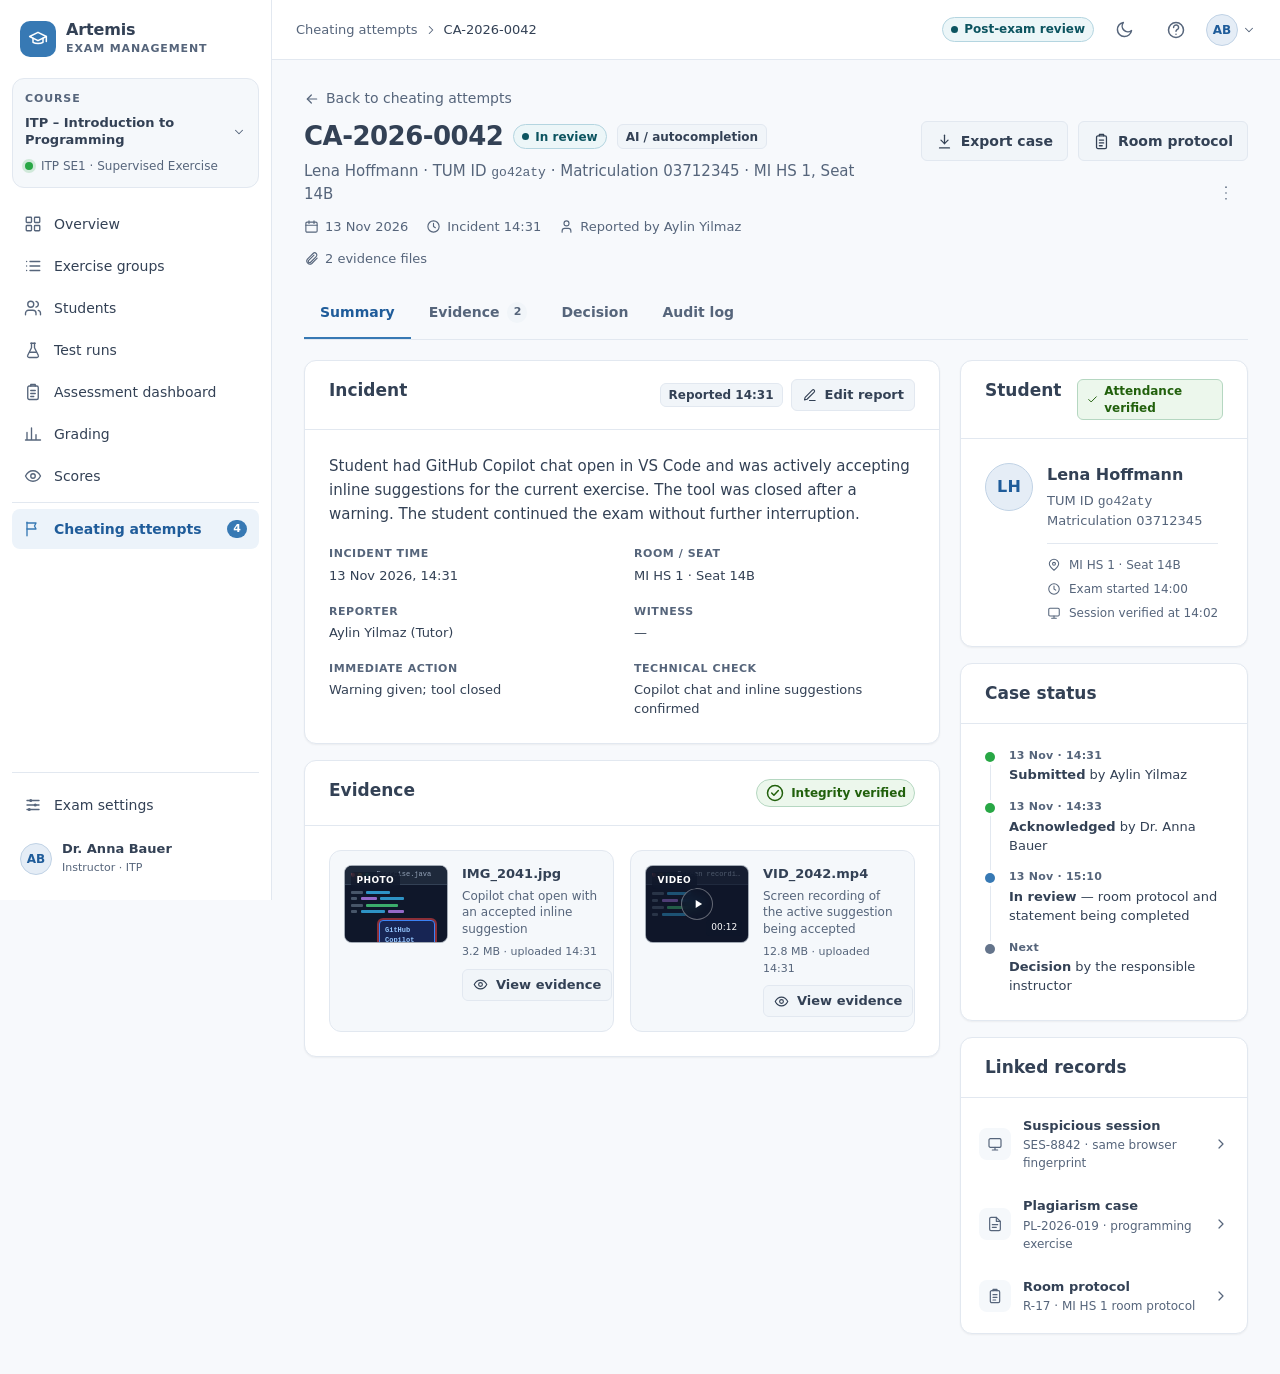
==== case-detail.html @ 913fe2fa "Add Artemis cheating attempt workflow mockup" ====
<!doctype html>
<html lang="en-GB" data-theme="light">
<head>
    <meta charset="utf-8">
    <meta name="viewport" content="width=device-width, initial-scale=1">
    <meta name="color-scheme" content="light dark">
    <title>CA-2026-0042 · Artemis</title>
    <link rel="stylesheet" href="tokens.css">
    <link rel="stylesheet" href="styles.css">
    <script src="app.js" defer></script>
</head>
<body>
<div class="app-shell">
    <aside class="sidebar" id="sidebar" aria-label="Exam management navigation">
        <div class="sidebar-brand">
            <a class="brand-link" href="index.html">
                <span class="brand-mark"><span data-icon="graduation-cap"></span></span>
                <span class="brand-text">
                    <strong>Artemis</strong>
                    <small>Exam management</small>
                </span>
            </a>
            <button class="icon-btn sidebar-close" type="button" data-sidebar-toggle aria-label="Close navigation" aria-expanded="false">
                <span data-icon="x"></span>
            </button>
        </div>

        <div class="context-card">
            <span class="context-label">Course</span>
            <button class="context-select" type="button">
                ITP – Introduction to Programming
                <span data-icon="chevron-down"></span>
            </button>
            <span class="context-exam"><span class="live-dot"></span> ITP SE1 · Supervised Exercise</span>
        </div>

        <nav class="sidebar-nav" aria-label="Exam sections">
            <a class="nav-item" href="#"><span data-icon="grid"></span> Overview</a>
            <a class="nav-item" href="#" data-staff-only><span data-icon="list"></span> Exercise groups</a>
            <a class="nav-item" href="#"><span data-icon="users"></span> Students</a>
            <a class="nav-item" href="#" data-staff-only><span data-icon="flask"></span> Test runs</a>
            <a class="nav-item" href="#"><span data-icon="clipboard"></span> Assessment dashboard</a>
            <a class="nav-item" href="#" data-staff-only><span data-icon="chart"></span> Grading</a>
            <a class="nav-item" href="#" data-staff-only><span data-icon="eye"></span> Scores</a>
            <div class="sidebar-divider" role="separator"></div>
            <a class="nav-item active" href="index.html" aria-current="page"><span data-icon="flag"></span> Cheating attempts <span class="nav-badge" data-nav-badge>4</span></a>
        </nav>

        <div class="sidebar-footer">
            <a class="nav-item" href="#" data-staff-only><span data-icon="settings"></span> Exam settings</a>
            <div class="user-card" data-user-card>
                <span class="avatar avatar-sm" data-user-avatar>AB</span>
                <div>
                    <div class="user-name" data-user-name>Dr. Anna Bauer</div>
                    <div class="user-role" data-user-role>Instructor · ITP</div>
                </div>
            </div>
        </div>
    </aside>

    <div class="sidebar-overlay" data-sidebar-toggle aria-hidden="true"></div>

    <div class="app-main">
        <header class="topbar">
            <div class="topbar-left">
                <button class="icon-btn menu-btn" type="button" data-sidebar-toggle aria-label="Open navigation" aria-expanded="false">
                    <span data-icon="menu"></span>
                </button>
                <nav class="breadcrumb" aria-label="Breadcrumb">
                    <a href="index.html">Cheating attempts</a>
                    <span data-icon="chevron-right"></span>
                    <span aria-current="page">CA-2026-0042</span>
                </nav>
            </div>
            <div class="topbar-right">
                <span class="status status-info"><span class="status-dot"></span> Post-exam review</span>
                <button class="icon-btn" type="button" data-theme-toggle aria-label="Switch to dark mode">
                    <span class="theme-icon-light" data-icon="moon"></span>
                    <span class="theme-icon-dark" data-icon="sun"></span>
                </button>
                <button class="icon-btn" type="button" aria-label="Help"><span data-icon="help-circle"></span></button>
                <div class="profile-menu-root" data-profile-menu-root></div>
            </div>
        </header>

        <main class="page">
            <a class="back-link" href="index.html"><span data-icon="arrow-left"></span> Back to cheating attempts</a>

            <div class="page-header">
                <div class="page-heading">
                    <div class="title-line">
                        <h1>CA-2026-0042</h1>
                        <span class="status status-info" data-case-status><span class="status-dot"></span> In review</span>
                        <span class="tag tag-neutral" id="case-category">AI / autocompletion</span>
                    </div>
                    <p class="page-subtitle">Lena Hoffmann · TUM ID <span class="mono">go42aty</span> · Matriculation 03712345 · MI HS 1, Seat 14B</p>
                    <div class="meta-row">
                        <span><span data-icon="calendar"></span> 13 Nov 2026</span>
                        <span><span data-icon="clock"></span> Incident 14:31</span>
                        <span><span data-icon="user"></span> Reported by Aylin Yilmaz</span>
                        <span><span data-icon="paperclip"></span> 2 evidence files</span>
                    </div>
                </div>
                <div class="page-actions">
                    <button class="btn btn-secondary" type="button" data-staff-only data-demo-action="Case export is simulated in this mockup.">
                        <span data-icon="download"></span> Export case
                    </button>
                    <a class="btn btn-secondary" href="room-protocol.html" data-staff-only>
                        <span data-icon="clipboard"></span> Room protocol
                    </a>
                    <button class="icon-btn" type="button" data-staff-only aria-label="More actions" data-demo-action="More case actions are simulated in this mockup.">
                        <span data-icon="more-vertical"></span>
                    </button>
                </div>
            </div>

            <div class="tabs" role="tablist" aria-label="Case sections">
                <button class="tab" type="button" role="tab" id="tab-summary" aria-selected="true" aria-controls="panel-summary" data-tab="summary">
                    Summary
                </button>
                <button class="tab" type="button" role="tab" id="tab-evidence" aria-selected="false" aria-controls="panel-evidence" data-tab="evidence" tabindex="-1">
                    Evidence <span class="tab-count">2</span>
                </button>
                <button class="tab" type="button" role="tab" id="tab-decision" aria-selected="false" aria-controls="panel-decision" data-tab="decision" tabindex="-1" data-staff-tab>
                    Decision
                </button>
                <button class="tab" type="button" role="tab" id="tab-audit" aria-selected="false" aria-controls="panel-audit" data-tab="audit" tabindex="-1" data-staff-tab>
                    Audit log
                </button>
            </div>

            <section class="tab-panel" id="panel-summary" role="tabpanel" aria-labelledby="tab-summary">
                <div class="detail-grid">
                    <div class="detail-main">
                        <section class="card" aria-labelledby="incident-title">
                            <div class="card-header">
                                <h2 id="incident-title">Incident</h2>
                                <div class="header-actions">
                                    <span class="tag tag-neutral">Reported 14:31</span>
                                    <a class="btn btn-secondary btn-sm" href="edit-report.html"><span data-icon="edit"></span> Edit report</a>
                                </div>
                            </div>
                            <div class="card-body">
                                <p class="lead-text" id="incident-description">Student had GitHub Copilot chat open in VS Code and was actively accepting inline suggestions for the current exercise. The tool was closed after a warning. The student continued the exam without further interruption.</p>
                                <dl class="meta-grid">
                                    <div>
                                        <dt>Incident time</dt>
                                        <dd>13 Nov 2026, 14:31</dd>
                                    </div>
                                    <div>
                                        <dt>Room / seat</dt>
                                        <dd>MI HS 1 · Seat 14B</dd>
                                    </div>
                                    <div>
                                        <dt>Reporter</dt>
                                        <dd>Aylin Yilmaz (Tutor)</dd>
                                    </div>
                                    <div>
                                        <dt>Witness</dt>
                                        <dd>—</dd>
                                    </div>
                                    <div>
                                        <dt>Immediate action</dt>
                                        <dd id="incident-immediate-action">Warning given; tool closed</dd>
                                    </div>
                                    <div>
                                        <dt>Technical check</dt>
                                        <dd>Copilot chat and inline suggestions confirmed</dd>
                                    </div>
                                </dl>
                            </div>
                        </section>

                        <section class="card" aria-labelledby="evidence-title">
                            <div class="card-header">
                                <h2 id="evidence-title">Evidence</h2>
                                <span class="status status-success"><span data-icon="check-circle"></span> Integrity verified</span>
                            </div>
                            <div class="card-body">
                                <div class="evidence-grid">
                                    <article class="evidence-card">
                                        <div class="evidence-thumb" aria-hidden="true">
                                            <span class="thumb-badge">Photo</span>
                                            <div class="mock-editor">
                                                <div class="mock-editor-bar"><span></span><span></span><span></span><em>Exercise.java</em></div>
                                                <div class="mock-editor-body">
                                                    <div class="mock-line"><i></i><b></b></div>
                                                    <div class="mock-line"><i class="short"></i><b class="purple"></b><b></b></div>
                                                    <div class="mock-line"><i></i><b class="green"></b></div>
                                                    <div class="mock-line"><i class="short"></i><b></b><b class="purple"></b></div>
                                                    <div class="mock-copilot">
                                                        <span class="mock-copilot-head">GitHub Copilot</span>
                                                        <span class="mock-copilot-line"></span>
                                                        <span class="mock-copilot-line short"></span>
                                                        <span class="mock-copilot-accept">Accept suggestion</span>
                                                    </div>
                                                </div>
                                            </div>
                                        </div>
                                        <div class="evidence-card-body">
                                            <h3>IMG_2041.jpg</h3>
                                            <p>Copilot chat open with an accepted inline suggestion</p>
                                            <div class="evidence-meta">3.2 MB · uploaded 14:31</div>
                                            <button class="btn btn-secondary btn-sm" type="button" data-evidence-kind="photo"><span data-icon="eye"></span> View evidence</button>
                                        </div>
                                    </article>

                                    <article class="evidence-card">
                                        <div class="evidence-thumb evidence-thumb-video" aria-hidden="true">
                                            <span class="thumb-badge">Video</span>
                                            <div class="mock-editor">
                                                <div class="mock-editor-bar"><span></span><span></span><span></span><em>Screen recording</em></div>
                                                <div class="mock-editor-body">
                                                    <div class="mock-line"><i></i><b></b></div>
                                                    <div class="mock-line"><i class="short"></i><b class="purple"></b><b></b></div>
                                                    <div class="mock-line"><i></i><b class="green"></b></div>
                                                    <div class="mock-line"><i class="short"></i><b></b></div>
                                                </div>
                                            </div>
                                            <div class="play-overlay"><span class="play-button"><span data-icon="play"></span></span></div>
                                            <span class="video-duration">00:12</span>
                                        </div>
                                        <div class="evidence-card-body">
                                            <h3>VID_2042.mp4</h3>
                                            <p>Screen recording of the active suggestion being accepted</p>
                                            <div class="evidence-meta">12.8 MB · uploaded 14:31</div>
                                            <button class="btn btn-secondary btn-sm" type="button" data-evidence-kind="video"><span data-icon="eye"></span> View evidence</button>
                                        </div>
                                    </article>
                                </div>
                            </div>
                        </section>

                    </div>

                    <aside class="detail-side" aria-label="Case context">
                        <section class="card student-card" aria-labelledby="student-title">
                            <div class="card-header">
                                <h2 id="student-title">Student</h2>
                                <span class="tag tag-success"><span data-icon="check"></span> Attendance verified</span>
                            </div>
                            <div class="card-body">
                                <span class="avatar avatar-lg">LH</span>
                                <div class="student-body">
                                    <div class="student-name">Lena Hoffmann</div>
                                    <div class="student-meta">TUM ID <span class="mono">go42aty</span><br>Matriculation 03712345</div>
                                    <div class="student-details">
                                        <div class="detail-line"><span data-icon="map-pin"></span> MI HS 1 · Seat 14B</div>
                                        <div class="detail-line"><span data-icon="clock"></span> Exam started 14:00</div>
                                        <div class="detail-line"><span data-icon="monitor"></span> Session verified at 14:02</div>
                                    </div>
                                </div>
                            </div>
                        </section>

                        <section class="card" aria-labelledby="status-title">
                            <div class="card-header">
                                <h2 id="status-title">Case status</h2>
                            </div>
                            <div class="card-body">
                                <ol class="timeline timeline-compact">
                                    <li>
                                        <span class="timeline-dot tone-success"></span>
                                        <time class="timeline-time">13 Nov · 14:31</time>
                                        <div class="timeline-text"><strong>Submitted</strong> by Aylin Yilmaz</div>
                                    </li>
                                    <li>
                                        <span class="timeline-dot tone-success"></span>
                                        <time class="timeline-time">13 Nov · 14:33</time>
                                        <div class="timeline-text"><strong>Acknowledged</strong> by Dr. Anna Bauer</div>
                                    </li>
                                    <li>
                                        <span class="timeline-dot"></span>
                                        <time class="timeline-time">13 Nov · 15:10</time>
                                        <div class="timeline-text"><strong>In review</strong> — room protocol and statement being completed</div>
                                    </li>
                                    <li>
                                        <span class="timeline-dot tone-muted"></span>
                                        <time class="timeline-time">Next</time>
                                        <div class="timeline-text"><strong>Decision</strong> by the responsible instructor</div>
                                    </li>
                                </ol>
                            </div>
                        </section>

                        <section class="card" aria-labelledby="links-title">
                            <div class="card-header">
                                <h2 id="links-title">Linked records</h2>
                            </div>
                            <div class="card-body" style="padding: 0.5rem;">
                                <ul class="link-list">
                                    <li>
                                        <a href="#">
                                            <span class="link-icon"><span data-icon="monitor"></span></span>
                                            <span><strong>Suspicious session</strong><small>SES-8842 · same browser fingerprint</small></span>
                                            <span class="chevron" data-icon="chevron-right"></span>
                                        </a>
                                    </li>
                                    <li>
                                        <a href="#">
                                            <span class="link-icon"><span data-icon="file-text"></span></span>
                                            <span><strong>Plagiarism case</strong><small>PL-2026-019 · programming exercise</small></span>
                                            <span class="chevron" data-icon="chevron-right"></span>
                                        </a>
                                    </li>
                                    <li data-staff-only>
                                        <a href="room-protocol.html">
                                            <span class="link-icon"><span data-icon="clipboard"></span></span>
                                            <span><strong>Room protocol</strong><small>R-17 · MI HS 1 room protocol</small></span>
                                            <span class="chevron" data-icon="chevron-right"></span>
                                        </a>
                                    </li>
                                </ul>
                            </div>
                        </section>
                    </aside>
                </div>
            </section>

            <section class="tab-panel" id="panel-evidence" role="tabpanel" aria-labelledby="tab-evidence" hidden>
                <div class="panel-header">
                    <div>
                        <h2>Evidence</h2>
                    </div>
                    <button class="btn btn-secondary" type="button" data-demo-action="Adding evidence is simulated in this mockup."><span data-icon="upload"></span> Add evidence</button>
                </div>

                <div class="evidence-detail-grid">
                    <article class="card evidence-detail-card">
                        <div class="card-body">
                            <div class="evidence-thumb" aria-hidden="true">
                                <span class="thumb-badge">Photo</span>
                                <div class="mock-editor">
                                    <div class="mock-editor-bar"><span></span><span></span><span></span><em>Exercise.java</em></div>
                                    <div class="mock-editor-body">
                                        <div class="mock-line"><i></i><b></b></div>
                                        <div class="mock-line"><i class="short"></i><b class="purple"></b><b></b></div>
                                        <div class="mock-line"><i></i><b class="green"></b></div>
                                        <div class="mock-line"><i class="short"></i><b></b><b class="purple"></b></div>
                                        <div class="mock-copilot">
                                            <span class="mock-copilot-head">GitHub Copilot</span>
                                            <span class="mock-copilot-line"></span>
                                            <span class="mock-copilot-line short"></span>
                                            <span class="mock-copilot-accept">Accept suggestion</span>
                                        </div>
                                    </div>
                                </div>
                            </div>
                            <h3>IMG_2041.jpg</h3>
                            <p>Copilot chat open with an accepted inline suggestion.</p>
                            <dl class="evidence-detail-meta">
                                <div><dt>Uploaded by</dt><dd>Aylin Yilmaz</dd></div>
                                <div><dt>Uploaded at</dt><dd>13 Nov, 14:31</dd></div>
                                <div><dt>Size</dt><dd>3.2 MB</dd></div>
                                <div><dt>Integrity</dt><dd><span class="status status-success"><span data-icon="check"></span> Verified</span></dd></div>
                            </dl>
                            <div style="margin-top: 0.75rem;"><span class="hash">SHA-256: 9f2c 41ab 7d80 e1f4 6a3b 0c92 55de 8f10</span></div>
                            <div class="card-actions" style="justify-content: flex-start;">
                                <button class="btn btn-secondary btn-sm" type="button" data-evidence-kind="photo"><span data-icon="eye"></span> View</button>
                                <button class="btn btn-ghost btn-sm" type="button" data-demo-action="Evidence download is simulated in this mockup."><span data-icon="download"></span> Download</button>
                            </div>
                        </div>
                    </article>

                    <article class="card evidence-detail-card">
                        <div class="card-body">
                            <div class="evidence-thumb evidence-thumb-video" aria-hidden="true">
                                <span class="thumb-badge">Video</span>
                                <div class="mock-editor">
                                    <div class="mock-editor-bar"><span></span><span></span><span></span><em>Screen recording</em></div>
                                    <div class="mock-editor-body">
                                        <div class="mock-line"><i></i><b></b></div>
                                        <div class="mock-line"><i class="short"></i><b class="purple"></b><b></b></div>
                                        <div class="mock-line"><i></i><b class="green"></b></div>
                                        <div class="mock-line"><i class="short"></i><b></b></div>
                                    </div>
                                </div>
                                <div class="play-overlay"><span class="play-button"><span data-icon="play"></span></span></div>
                                <span class="video-duration">00:12</span>
                            </div>
                            <h3>VID_2042.mp4</h3>
                            <p>Screen recording of the active suggestion being accepted.</p>
                            <dl class="evidence-detail-meta">
                                <div><dt>Uploaded by</dt><dd>Aylin Yilmaz</dd></div>
                                <div><dt>Uploaded at</dt><dd>13 Nov, 14:31</dd></div>
                                <div><dt>Size</dt><dd>12.8 MB</dd></div>
                                <div><dt>Integrity</dt><dd><span class="status status-success"><span data-icon="check"></span> Verified</span></dd></div>
                            </dl>
                            <div style="margin-top: 0.75rem;"><span class="hash">SHA-256: c7d1 8e04 3b2a 91f0 4d77 aa52 6e18 0c39</span></div>
                            <div class="card-actions" style="justify-content: flex-start;">
                                <button class="btn btn-secondary btn-sm" type="button" data-evidence-kind="video"><span data-icon="eye"></span> View</button>
                                <button class="btn btn-ghost btn-sm" type="button" data-demo-action="Evidence download is simulated in this mockup."><span data-icon="download"></span> Download</button>
                            </div>
                        </div>
                    </article>
                </div>

                <section class="card" aria-labelledby="custody-title">
                    <div class="card-header">
                        <h2 id="custody-title">Chain of custody</h2>
                    </div>
                    <div class="table-wrap">
                        <table class="data-table">
                            <thead>
                                <tr>
                                    <th scope="col">Time</th>
                                    <th scope="col">Actor</th>
                                    <th scope="col">Action</th>
                                    <th scope="col">Detail</th>
                                    <th scope="col">IP address</th>
                                </tr>
                            </thead>
                            <tbody>
                                <tr><td>13 Nov · 14:31</td><td>Aylin Yilmaz</td><td>Uploaded</td><td>Initial evidence for CA-2026-0042</td><td class="mono">10.0.12.34</td></tr>
                                <tr><td>13 Nov · 14:36</td><td>Dr. Anna Bauer</td><td>Viewed</td><td>Opened case and inspected both files</td><td class="mono">10.0.12.12</td></tr>
                                <tr><td>13 Nov · 15:02</td><td>Dr. Anna Bauer</td><td>Downloaded</td><td>Room protocol preparation</td><td class="mono">10.0.12.12</td></tr>
                                <tr><td>13 Nov · 15:10</td><td>Markus Klein</td><td>Viewed</td><td>Co-signature review</td><td class="mono">10.0.12.18</td></tr>
                                <tr><td>13 Nov · 15:12</td><td>System</td><td>Integrity verified</td><td>SHA-256 match for both files</td><td>—</td></tr>
                            </tbody>
                        </table>
                    </div>
                </section>
            </section>

            <section class="tab-panel" id="panel-decision" role="tabpanel" aria-labelledby="tab-decision" hidden data-staff-tab>
                <section class="card" aria-labelledby="decision-title">
                    <div class="card-header">
                        <h2 id="decision-title">Decision</h2>
                        <span class="status status-warning"><span class="status-dot"></span> Pending</span>
                    </div>
                    <div class="card-body">
                        <dl class="meta-grid" style="margin-top: 0;">
                            <div><dt>Formal notification</dt><dd>Sent 13 Nov 2026 · email</dd></div>
                            <div><dt>Student statement</dt><dd>Received 14 Nov 2026</dd></div>
                            <div><dt>Decision deadline</dt><dd>20 Nov 2026</dd></div>
                            <div><dt>Decision maker</dt><dd>Dr. Anna Bauer (Instructor)</dd></div>
                        </dl>
                        <div class="card-actions" style="justify-content: flex-start;">
                            <a class="btn btn-primary" href="decision.html">Open decision form <span data-icon="arrow-right"></span></a>
                            <button class="btn btn-secondary" type="button" data-demo-action="The notification letter is simulated in this mockup."><span data-icon="file-text"></span> View notification</button>
                        </div>
                    </div>
                </section>
            </section>

            <section class="tab-panel" id="panel-audit" role="tabpanel" aria-labelledby="tab-audit" hidden data-staff-tab>
                <div class="panel-header">
                    <div>
                        <h2>Audit log</h2>
                    </div>
                    <button class="btn btn-secondary" type="button" data-staff-only data-demo-action="Audit export is simulated in this mockup."><span data-icon="download"></span> Export audit log</button>
                </div>
                <section class="card">
                    <div class="table-wrap">
                        <table class="data-table">
                            <thead>
                                <tr>
                                    <th scope="col">Time</th>
                                    <th scope="col">Actor</th>
                                    <th scope="col">Action</th>
                                    <th scope="col">Detail</th>
                                    <th scope="col">IP address</th>
                                </tr>
                            </thead>
                            <tbody>
                                <tr><td>13 Nov · 14:31</td><td>Aylin Yilmaz</td><td>Created</td><td>Case submitted with 2 evidence files</td><td class="mono">10.0.12.34</td></tr>
                                <tr><td>13 Nov · 14:32</td><td>System</td><td>Notified</td><td>Primary supervisor notified · case reference only</td><td>—</td></tr>
                                <tr><td>13 Nov · 14:33</td><td>Dr. Anna Bauer</td><td>Acknowledged</td><td>Case accepted for review</td><td class="mono">10.0.12.12</td></tr>
                                <tr><td>13 Nov · 14:36</td><td>Dr. Anna Bauer</td><td>Evidence viewed</td><td>Opened IMG_2041.jpg and VID_2042.mp4</td><td class="mono">10.0.12.12</td></tr>
                                <tr><td>13 Nov · 14:45</td><td>Dr. Anna Bauer</td><td>Notification recorded</td><td>Formal notification sent by email</td><td class="mono">10.0.12.12</td></tr>
                                <tr><td>13 Nov · 15:10</td><td>Dr. Anna Bauer</td><td>Status changed</td><td>ACKNOWLEDGED → UNDER_REVIEW</td><td class="mono">10.0.12.12</td></tr>
                                <tr><td>14 Nov · 09:18</td><td>Dr. Anna Bauer</td><td>Statement recorded</td><td>Student statement received by email</td><td class="mono">10.0.12.12</td></tr>
                                <tr><td>14 Nov · 09:19</td><td>Dr. Anna Bauer</td><td>Viewed</td><td>Prior confirmed cases checked for this student</td><td class="mono">10.0.12.12</td></tr>
                            </tbody>
                        </table>
                    </div>
                </section>
            </section>
        </main>
    </div>
</div>

<dialog id="evidence-dialog" data-kind="photo" aria-labelledby="evidence-dialog-title">
    <div class="dialog-card">
        <div class="dialog-header">
            <h2 id="evidence-dialog-title">IMG_2041.jpg</h2>
            <button class="icon-btn" type="button" data-close-dialog aria-label="Close evidence viewer"><span data-icon="x"></span></button>
        </div>
        <div class="dialog-body">
            <div class="dialog-evidence-layout">
                <div class="dialog-evidence-preview">
                    <div class="evidence-thumb preview-photo" aria-hidden="true">
                        <div class="mock-editor">
                            <div class="mock-editor-bar"><span></span><span></span><span></span><em>Exercise.java</em></div>
                            <div class="mock-editor-body">
                                <div class="mock-line"><i></i><b></b></div>
                                <div class="mock-line"><i class="short"></i><b class="purple"></b><b></b></div>
                                <div class="mock-line"><i></i><b class="green"></b></div>
                                <div class="mock-line"><i class="short"></i><b></b><b class="purple"></b></div>
                                <div class="mock-copilot">
                                    <span class="mock-copilot-head">GitHub Copilot</span>
                                    <span class="mock-copilot-line"></span>
                                    <span class="mock-copilot-line short"></span>
                                    <span class="mock-copilot-accept">Accept suggestion</span>
                                </div>
                            </div>
                        </div>
                    </div>
                    <div class="evidence-thumb evidence-thumb-video preview-video" aria-hidden="true">
                        <div class="mock-editor">
                            <div class="mock-editor-bar"><span></span><span></span><span></span><em>Screen recording</em></div>
                            <div class="mock-editor-body">
                                <div class="mock-line"><i></i><b></b></div>
                                <div class="mock-line"><i class="short"></i><b class="purple"></b><b></b></div>
                                <div class="mock-line"><i></i><b class="green"></b></div>
                                <div class="mock-line"><i class="short"></i><b></b></div>
                            </div>
                        </div>
                        <div class="play-overlay"><span class="play-button"><span data-icon="play"></span></span></div>
                        <span class="video-duration">00:12</span>
                    </div>
                </div>
                <div class="dialog-evidence-meta">
                    <p id="ev-description" style="font-size: 0.8125rem; line-height: 1.5; color: var(--app-muted-text);">GitHub Copilot chat open with an accepted inline suggestion.</p>
                    <dl>
                        <dt>File</dt><dd id="ev-name">IMG_2041.jpg</dd>
                        <dt>Type</dt><dd id="ev-type">JPEG image · 3024 × 1964</dd>
                        <dt>Size</dt><dd id="ev-size">3.2 MB</dd>
                        <dt>Uploaded</dt><dd id="ev-uploaded">13 Nov 2026, 14:31</dd>
                        <dt>By</dt><dd id="ev-by">Aylin Yilmaz</dd>
                        <dt>Integrity</dt><dd><span class="status status-success"><span data-icon="check"></span> Verified</span></dd>
                    </dl>
                    <div>
                        <div class="field-label">SHA-256</div>
                        <div class="hash" id="ev-hash">9f2c 41ab 7d80 e1f4 6a3b 0c92 55de 8f10</div>
                    </div>
                    <div>
                        <div class="field-label" style="margin-bottom: 0.375rem;">Chain of custody</div>
                        <ul class="chain-list">
                            <li><time>14:31</time><span>Aylin Yilmaz uploaded the file</span></li>
                            <li><time>14:36</time><span>Dr. Anna Bauer viewed the file</span></li>
                            <li><time>15:02</time><span>Dr. Anna Bauer downloaded the file</span></li>
                            <li><time>15:12</time><span>System verified the SHA-256 hash</span></li>
                        </ul>
                    </div>
                </div>
            </div>
        </div>
        <div class="dialog-footer">
            <button class="btn btn-secondary" type="button" data-close-dialog>Close</button>
            <button class="btn btn-primary" type="button" id="download-evidence"><span data-icon="download"></span> Download</button>
        </div>
    </div>
</dialog>

</body>
</html>
---- tokens.css ----
/* Mirrored from artemis/packages/tum-aet-ui/themes.css for a self-contained mockup. */
:root,
[data-theme='light'] {
    color-scheme: light;

    --tumaet-ui-spacing: 0.25rem;
    --tumaet-ui-splitter-divider-size: 6px;
    --tumaet-ui-font-family: ui-sans-serif, system-ui, sans-serif, 'Apple Color Emoji', 'Segoe UI Emoji', 'Segoe UI Symbol', 'Noto Color Emoji';
    --tumaet-ui-font-size-xs: 0.75rem;
    --tumaet-ui-font-size-sm: 0.875rem;
    --tumaet-ui-font-size-base: 1rem;
    --tumaet-ui-font-size-lg: 1.125rem;
    --tumaet-ui-font-size-xl: 1.25rem;
    --tumaet-ui-line-height-xs: calc(1 / 0.75);
    --tumaet-ui-line-height-sm: calc(1.25 / 0.875);
    --tumaet-ui-line-height-base: 1.5;
    --tumaet-ui-line-height-lg: calc(1.75 / 1.125);
    --tumaet-ui-line-height-xl: calc(1.75 / 1.25);
    --tumaet-ui-radius-sm: 0.25rem;
    --tumaet-ui-radius-md: 0.375rem;
    --tumaet-ui-radius-xl: 0.75rem;
    --tumaet-ui-radius-2xl: 1rem;
    --tumaet-ui-shadow-xs: 0 1px 2px 0 rgb(0 0 0 / 0.05);
    --tumaet-ui-shadow-sm: 0 1px 3px 0 rgb(0 0 0 / 0.1), 0 1px 2px -1px rgb(0 0 0 / 0.1);
    --tumaet-ui-shadow-md: 0 4px 6px -1px rgb(0 0 0 / 0.1), 0 2px 4px -2px rgb(0 0 0 / 0.1);
    --tumaet-ui-shadow-lg: 0 10px 15px -3px rgb(0 0 0 / 0.1), 0 4px 6px -4px rgb(0 0 0 / 0.1);
    --tumaet-ui-shadow-xl: 0 20px 25px -5px rgb(0 0 0 / 0.1), 0 8px 10px -6px rgb(0 0 0 / 0.1);
    --tumaet-ui-primary-color: #3779b4;
    --tumaet-ui-primary-contrast-color: #fff;
    --tumaet-ui-accent-color: #1f5c9a;
    --tumaet-ui-focus-color: #3e8acc;
    --tumaet-ui-border-color: #e2e8f0;
    --tumaet-ui-control-border-color: #cbd5e1;
    --tumaet-ui-control-border-hover-color: #94a3b8;
    --tumaet-ui-text-color: #334155;
    --tumaet-ui-text-hover-color: #1e293b;
    --tumaet-ui-muted-color: #64748b;
    --tumaet-ui-disabled-color: #64748b;
    --tumaet-ui-content-background: #fff;
    --tumaet-ui-control-background: #fff;
    --tumaet-ui-overlay-background: #fff;
    --tumaet-ui-hover-background: #f1f5f9;
    --tumaet-ui-disabled-background: #e2e8f0;
    --tumaet-ui-contrast-background: #334155;
    --tumaet-ui-contrast-color: #fff;
    --tumaet-ui-highlight-color: #1f5c9a;
    --tumaet-ui-highlight-background: #ecf3fa;
    --tumaet-ui-highlight-focus-background: #d8e7f5;
    --tumaet-ui-state-danger: #dc3545;
    --tumaet-ui-state-danger-contrast: #fff;
    --tumaet-ui-state-danger-foreground: #600c0c;
    --tumaet-ui-state-success: #28a745;
    --tumaet-ui-state-success-contrast: #16191d;
    --tumaet-ui-state-success-foreground: #21600c;
    --tumaet-ui-state-warning: #ffc107;
    --tumaet-ui-state-warning-contrast: #16191d;
    --tumaet-ui-state-warning-foreground: #604c0c;
    --tumaet-ui-state-info: #17a2b8;
    --tumaet-ui-state-info-contrast: #16191d;
    --tumaet-ui-state-info-foreground: #0c5460;
    --tumaet-ui-table-striped-background: #f9fafb;
    --tumaet-ui-tooltip-background: #334155;
    --tumaet-ui-tooltip-color: #fff;

    /* Button palette: change these roles per theme without recoloring status indicators.
       Primary uses a contrast-checked pair independently of the host brand fill. */
    --tumaet-ui-button-primary-background: #3779b4;
    --tumaet-ui-button-primary-contrast: #fff;
    --tumaet-ui-button-primary-foreground: var(--tumaet-ui-accent-color);
    --tumaet-ui-button-secondary-background: var(--tumaet-ui-hover-background);
    --tumaet-ui-button-secondary-contrast: var(--tumaet-ui-text-color);
    --tumaet-ui-button-secondary-foreground: var(--tumaet-ui-text-color);
    --tumaet-ui-button-success-background: var(--tumaet-ui-state-success);
    --tumaet-ui-button-success-contrast: var(--tumaet-ui-state-success-contrast);
    --tumaet-ui-button-success-foreground: var(--tumaet-ui-state-success-foreground);
    --tumaet-ui-button-info-background: var(--tumaet-ui-state-info);
    --tumaet-ui-button-info-contrast: var(--tumaet-ui-state-info-contrast);
    --tumaet-ui-button-info-foreground: var(--tumaet-ui-state-info-foreground);
    --tumaet-ui-button-warn-background: var(--tumaet-ui-state-warning);
    --tumaet-ui-button-warn-contrast: var(--tumaet-ui-state-warning-contrast);
    --tumaet-ui-button-warn-foreground: var(--tumaet-ui-state-warning-foreground);
    --tumaet-ui-button-danger-background: var(--tumaet-ui-state-danger);
    --tumaet-ui-button-danger-contrast: var(--tumaet-ui-state-danger-contrast);
    --tumaet-ui-button-danger-foreground: var(--tumaet-ui-state-danger-foreground);
    --tumaet-ui-button-contrast-background: var(--tumaet-ui-contrast-background);
    --tumaet-ui-button-contrast-contrast: var(--tumaet-ui-contrast-color);
    --tumaet-ui-button-contrast-foreground: var(--tumaet-ui-contrast-background);
    --tumaet-ui-button-secondary-border: var(--tumaet-ui-border-color);
    --tumaet-ui-button-focus-color: var(--tumaet-ui-focus-color);
    --tumaet-ui-button-hover-overlay: rgb(51 65 85 / 0.05);
    --tumaet-ui-button-active-overlay: rgb(51 65 85 / 0.08);
}

[data-theme='dark'] {
    color-scheme: dark;

    --tumaet-ui-primary-color: #65a1d6;
    --tumaet-ui-primary-contrast-color: #16191d;
    --tumaet-ui-accent-color: #7fb1dc;
    --tumaet-ui-focus-color: #7fb1dc;
    --tumaet-ui-border-color: #262b31;
    --tumaet-ui-control-border-color: #434c56;
    --tumaet-ui-control-border-hover-color: #5e6a78;
    --tumaet-ui-text-color: #fff;
    --tumaet-ui-text-hover-color: #fff;
    --tumaet-ui-muted-color: #7e8b9a;
    --tumaet-ui-disabled-color: #7e8b9a;
    --tumaet-ui-content-background: #16191d;
    --tumaet-ui-control-background: #101214;
    --tumaet-ui-overlay-background: #16191d;
    --tumaet-ui-hover-background: #262b31;
    --tumaet-ui-disabled-background: #343a42;
    --tumaet-ui-contrast-background: #fff;
    --tumaet-ui-contrast-color: #16191d;
    --tumaet-ui-highlight-color: #dedede;
    --tumaet-ui-highlight-background: #232f3b;
    --tumaet-ui-highlight-focus-background: #293a49;
    --tumaet-ui-state-danger: #ef8b80;
    --tumaet-ui-state-danger-contrast: #370b07;
    --tumaet-ui-state-danger-foreground: #ef8b80;
    --tumaet-ui-state-success: #00bc8c;
    --tumaet-ui-state-success-contrast: #00231a;
    --tumaet-ui-state-success-foreground: #00bc8c;
    --tumaet-ui-state-warning: #f39c12;
    --tumaet-ui-state-warning-contrast: #362203;
    --tumaet-ui-state-warning-foreground: #f39c12;
    --tumaet-ui-state-info: #36cee6;
    --tumaet-ui-state-info-contrast: #062a30;
    --tumaet-ui-state-info-foreground: #36cee6;
    --tumaet-ui-table-striped-background: #1d2024;
    --tumaet-ui-tooltip-background: #343a42;
    --tumaet-ui-tooltip-color: #fff;

    /* Button palette: change these roles per theme without recoloring status indicators.
       Primary uses a contrast-checked pair independently of the host brand fill. */
    --tumaet-ui-button-primary-background: #2e6da4;
    --tumaet-ui-button-primary-contrast: #fff;
    --tumaet-ui-button-primary-foreground: var(--tumaet-ui-accent-color);
    --tumaet-ui-button-secondary-background: var(--tumaet-ui-hover-background);
    --tumaet-ui-button-secondary-contrast: var(--tumaet-ui-text-color);
    --tumaet-ui-button-secondary-foreground: var(--tumaet-ui-text-color);
    --tumaet-ui-button-success-background: var(--tumaet-ui-state-success);
    --tumaet-ui-button-success-contrast: var(--tumaet-ui-state-success-contrast);
    --tumaet-ui-button-success-foreground: var(--tumaet-ui-state-success-foreground);
    --tumaet-ui-button-info-background: var(--tumaet-ui-state-info);
    --tumaet-ui-button-info-contrast: var(--tumaet-ui-state-info-contrast);
    --tumaet-ui-button-info-foreground: var(--tumaet-ui-state-info-foreground);
    --tumaet-ui-button-warn-background: var(--tumaet-ui-state-warning);
    --tumaet-ui-button-warn-contrast: var(--tumaet-ui-state-warning-contrast);
    --tumaet-ui-button-warn-foreground: var(--tumaet-ui-state-warning-foreground);
    --tumaet-ui-button-danger-background: var(--tumaet-ui-state-danger);
    --tumaet-ui-button-danger-contrast: var(--tumaet-ui-state-danger-contrast);
    --tumaet-ui-button-danger-foreground: var(--tumaet-ui-state-danger-foreground);
    --tumaet-ui-button-contrast-background: var(--tumaet-ui-contrast-background);
    --tumaet-ui-button-contrast-contrast: var(--tumaet-ui-contrast-color);
    --tumaet-ui-button-contrast-foreground: var(--tumaet-ui-contrast-background);
    --tumaet-ui-button-secondary-border: var(--tumaet-ui-border-color);
    --tumaet-ui-button-focus-color: var(--tumaet-ui-focus-color);
    --tumaet-ui-button-hover-overlay: rgb(255 255 255 / 0.05);
    --tumaet-ui-button-active-overlay: rgb(255 255 255 / 0.08);
}
---- styles.css ----
/* Artemis cheating-attempt mockup.
   Layout and component styling follows the AET UI/UX guidelines and uses the
   TUM AET UI design tokens mirrored in tokens.css. */

:root {
    --app-sidebar-width: 17rem;
    --app-header-height: 3.75rem;
    --app-page-background: color-mix(in oklab, var(--tumaet-ui-hover-background) 58%, var(--tumaet-ui-content-background));
    --app-subtle-background: color-mix(in oklab, var(--tumaet-ui-hover-background) 72%, var(--tumaet-ui-content-background));
    --app-primary: var(--tumaet-ui-primary-color);
    --app-primary-contrast: var(--tumaet-ui-primary-contrast-color);
    --app-primary-soft: color-mix(in oklab, var(--tumaet-ui-primary-color) 12%, var(--tumaet-ui-content-background));
    --app-success-soft: color-mix(in oklab, var(--tumaet-ui-state-success) 10%, var(--tumaet-ui-content-background));
    --app-success-border: color-mix(in oklab, var(--tumaet-ui-state-success) 28%, var(--tumaet-ui-border-color));
    --app-warning-soft: color-mix(in oklab, var(--tumaet-ui-state-warning) 12%, var(--tumaet-ui-content-background));
    --app-warning-border: color-mix(in oklab, var(--tumaet-ui-state-warning) 32%, var(--tumaet-ui-border-color));
    --app-info-soft: color-mix(in oklab, var(--tumaet-ui-state-info) 10%, var(--tumaet-ui-content-background));
    --app-info-border: color-mix(in oklab, var(--tumaet-ui-state-info) 28%, var(--tumaet-ui-border-color));
    --app-danger-soft: color-mix(in oklab, var(--tumaet-ui-state-danger) 9%, var(--tumaet-ui-content-background));
    --app-danger-border: color-mix(in oklab, var(--tumaet-ui-state-danger) 28%, var(--tumaet-ui-border-color));
    --app-mono: ui-monospace, SFMono-Regular, Menlo, Monaco, Consolas, 'Liberation Mono', monospace;
    --app-muted-text: color-mix(in oklab, var(--tumaet-ui-muted-color) 72%, var(--tumaet-ui-text-color));
}

[data-theme='dark'] {
    --app-muted-text: color-mix(in oklab, var(--tumaet-ui-muted-color) 55%, var(--tumaet-ui-text-color));
}

*,
*::before,
*::after {
    box-sizing: border-box;
}

[hidden] {
    display: none !important;
}

html {
    min-height: 100%;
    background: var(--app-page-background);
    scroll-behavior: smooth;
}

body {
    margin: 0;
    min-height: 100vh;
    background: var(--app-page-background);
    color: var(--tumaet-ui-text-color);
    font-family: var(--tumaet-ui-font-family);
    font-size: var(--tumaet-ui-font-size-base);
    line-height: var(--tumaet-ui-line-height-base);
    -webkit-font-smoothing: antialiased;
    text-rendering: optimizeLegibility;
}

a {
    color: var(--tumaet-ui-accent-color);
}

button,
input,
select,
textarea {
    font: inherit;
}

button {
    color: inherit;
}

svg {
    display: block;
    width: 100%;
    height: 100%;
}

[data-icon] {
    display: inline-flex;
    align-items: center;
    justify-content: center;
    width: 1.25rem;
    height: 1.25rem;
    flex: 0 0 auto;
}

.icon-sm [data-icon],
[data-icon].icon-sm {
    width: 1rem;
    height: 1rem;
}

.icon-lg [data-icon],
[data-icon].icon-lg {
    width: 1.5rem;
    height: 1.5rem;
}

.sr-only {
    position: absolute;
    width: 1px;
    height: 1px;
    padding: 0;
    margin: -1px;
    overflow: hidden;
    clip: rect(0, 0, 0, 0);
    white-space: nowrap;
    border: 0;
}

.theme-icon-dark {
    display: none;
}

[data-theme='dark'] .theme-icon-light {
    display: none;
}

[data-theme='dark'] .theme-icon-dark {
    display: inline-flex;
}

.link-button {
    padding: 0;
    background: none;
    border: 0;
    cursor: pointer;
}

.mono {
    font-family: var(--app-mono);
    font-size: 0.8125rem;
}

.muted {
    color: var(--app-muted-text);
}

.app-shell {
    display: flex;
    min-height: 100vh;
}

/* --------------------------------------------------------------------------
   Sidebar
   -------------------------------------------------------------------------- */

.sidebar {
    position: sticky;
    top: 0;
    z-index: 40;
    display: flex;
    flex: 0 0 var(--app-sidebar-width);
    flex-direction: column;
    gap: 1rem;
    width: var(--app-sidebar-width);
    height: 100vh;
    padding: 1rem 0.75rem;
    overflow-y: auto;
    background: var(--tumaet-ui-content-background);
    border-right: 1px solid var(--tumaet-ui-border-color);
}

.sidebar-brand {
    display: flex;
    align-items: center;
    justify-content: space-between;
    gap: 0.5rem;
    padding: 0.25rem 0.5rem;
}

.brand-link {
    display: flex;
    align-items: center;
    gap: 0.625rem;
    color: var(--tumaet-ui-text-color);
    text-decoration: none;
}

.brand-mark {
    display: grid;
    place-items: center;
    width: 2.25rem;
    height: 2.25rem;
    color: var(--app-primary-contrast);
    background: var(--app-primary);
    border-radius: 0.625rem;
}

.brand-mark [data-icon] {
    width: 1.25rem;
    height: 1.25rem;
}

.brand-text strong {
    display: block;
    font-size: 1rem;
    font-weight: 700;
    letter-spacing: -0.01em;
    line-height: 1.2;
}

.brand-text small {
    display: block;
    margin-top: 0.125rem;
    color: var(--app-muted-text);
    font-size: 0.6875rem;
    font-weight: 600;
    letter-spacing: 0.08em;
    text-transform: uppercase;
}

.context-card {
    display: flex;
    flex-direction: column;
    gap: 0.5rem;
    padding: 0.75rem;
    background: var(--app-subtle-background);
    border: 1px solid var(--tumaet-ui-border-color);
    border-radius: 0.75rem;
}

.context-label {
    color: var(--app-muted-text);
    font-size: 0.6875rem;
    font-weight: 700;
    letter-spacing: 0.08em;
    text-transform: uppercase;
}

.context-select {
    display: flex;
    align-items: center;
    justify-content: space-between;
    gap: 0.5rem;
    width: 100%;
    padding: 0;
    color: var(--tumaet-ui-text-color);
    font-size: 0.8125rem;
    font-weight: 600;
    line-height: 1.3;
    text-align: left;
    background: transparent;
    border: 0;
    cursor: pointer;
}

.context-select [data-icon] {
    width: 0.875rem;
    height: 0.875rem;
    color: var(--app-muted-text);
}

.context-exam {
    display: flex;
    align-items: center;
    gap: 0.5rem;
    color: var(--app-muted-text);
    font-size: 0.75rem;
}

.sidebar-nav {
    display: flex;
    flex-direction: column;
    gap: 0.125rem;
}

.nav-item {
    display: flex;
    align-items: center;
    gap: 0.75rem;
    min-height: 2.5rem;
    padding: 0.625rem 0.75rem;
    color: var(--tumaet-ui-text-color);
    font-size: 0.875rem;
    font-weight: 500;
    line-height: 1.2;
    text-decoration: none;
    border-radius: 0.5rem;
}

.nav-item:hover {
    color: var(--tumaet-ui-text-hover-color);
    background: var(--tumaet-ui-hover-background);
}

.nav-item [data-icon] {
    width: 1.125rem;
    height: 1.125rem;
    color: var(--app-muted-text);
}

.nav-item.active {
    color: var(--tumaet-ui-highlight-color);
    font-weight: 600;
    background: var(--tumaet-ui-highlight-background);
}

.nav-item.active [data-icon] {
    color: var(--app-primary);
}

.nav-badge {
    min-width: 1.25rem;
    margin-left: auto;
    padding: 0.125rem 0.375rem;
    color: var(--app-primary-contrast);
    font-size: 0.6875rem;
    font-weight: 700;
    text-align: center;
    background: var(--app-primary);
    border-radius: 999px;
}

.sidebar-divider {
    height: 1px;
    margin: 0.25rem 0;
    background: var(--tumaet-ui-border-color);
}

.sidebar-footer {
    display: flex;
    flex-direction: column;
    gap: 0.5rem;
    margin-top: auto;
    padding-top: 0.75rem;
    border-top: 1px solid var(--tumaet-ui-border-color);
}

.user-card {
    display: flex;
    align-items: center;
    gap: 0.625rem;
    padding: 0.5rem;
    border-radius: 0.5rem;
}

.user-name {
    font-size: 0.8125rem;
    font-weight: 600;
    line-height: 1.25;
}

.user-role {
    margin-top: 0.125rem;
    color: var(--app-muted-text);
    font-size: 0.6875rem;
}

.sidebar .sidebar-close {
    display: none;
}

.sidebar-overlay {
    display: none;
}

/* --------------------------------------------------------------------------
   Top bar and main frame
   -------------------------------------------------------------------------- */

.app-main {
    display: flex;
    flex: 1 1 auto;
    flex-direction: column;
    min-width: 0;
    min-height: 100vh;
}

.topbar {
    position: sticky;
    top: 0;
    z-index: 30;
    display: flex;
    align-items: center;
    justify-content: space-between;
    gap: 1rem;
    height: var(--app-header-height);
    padding: 0 1.5rem;
    background: color-mix(in oklab, var(--tumaet-ui-content-background) 94%, transparent);
    border-bottom: 1px solid var(--tumaet-ui-border-color);
    backdrop-filter: blur(8px);
}

.topbar-left,
.topbar-right {
    display: flex;
    align-items: center;
    gap: 0.5rem;
    min-width: 0;
}

.breadcrumb {
    display: flex;
    align-items: center;
    gap: 0.375rem;
    min-width: 0;
    color: var(--app-muted-text);
    font-size: 0.8125rem;
    white-space: nowrap;
}

.breadcrumb a {
    color: var(--app-muted-text);
    text-decoration: none;
}

.breadcrumb a:hover {
    color: var(--tumaet-ui-text-color);
}

.breadcrumb [data-icon] {
    width: 0.875rem;
    height: 0.875rem;
    flex: 0 0 auto;
}

.breadcrumb [aria-current='page'] {
    overflow: hidden;
    color: var(--tumaet-ui-text-color);
    font-weight: 500;
    text-overflow: ellipsis;
}

.exam-live {
    display: inline-flex;
    align-items: center;
    gap: 0.5rem;
    padding: 0.25rem 0.625rem;
    color: var(--tumaet-ui-state-success-foreground);
    font-size: 0.75rem;
    font-weight: 600;
    white-space: nowrap;
    background: var(--app-success-soft);
    border: 1px solid var(--app-success-border);
    border-radius: 999px;
}

.profile-menu-root {
    position: relative;
    display: inline-flex;
    align-items: center;
}

.profile-trigger {
    display: inline-flex;
    align-items: center;
    gap: 0.25rem;
    padding: 0;
    background: transparent;
    border: 0;
    border-radius: 999px;
    cursor: pointer;
}

.profile-trigger:focus-visible {
    outline: 2px solid var(--tumaet-ui-focus-color);
    outline-offset: 2px;
}

.profile-caret {
    width: 0.875rem;
    height: 0.875rem;
    color: var(--app-muted-text);
}

.profile-menu {
    position: absolute;
    top: calc(100% + 0.625rem);
    right: 0;
    z-index: 100;
    width: 18rem;
    padding: 0.5rem;
    background: var(--tumaet-ui-content-background);
    border: 1px solid var(--tumaet-ui-border-color);
    border-radius: 0.75rem;
    box-shadow: var(--tumaet-ui-shadow-xl);
}

.profile-menu-header {
    display: flex;
    align-items: center;
    gap: 0.625rem;
    padding: 0.5rem;
    border-bottom: 1px solid var(--tumaet-ui-border-color);
}

.profile-menu-header strong {
    display: block;
    font-size: 0.875rem;
    font-weight: 650;
    line-height: 1.3;
}

.profile-menu-header small {
    display: block;
    margin-top: 0.0625rem;
    color: var(--app-muted-text);
    font-size: 0.75rem;
}

.profile-menu-section {
    padding: 0.375rem 0;
}

.profile-menu-label {
    display: block;
    padding: 0.25rem 0.5rem;
    color: var(--app-muted-text);
    font-size: 0.6875rem;
    font-weight: 700;
    letter-spacing: 0.06em;
    text-transform: uppercase;
}

.profile-menu-item {
    display: flex;
    align-items: center;
    gap: 0.625rem;
    width: 100%;
    padding: 0.5rem;
    color: var(--tumaet-ui-text-color);
    font-size: 0.8125rem;
    text-align: left;
    background: transparent;
    border: 0;
    border-radius: 0.5rem;
    cursor: pointer;
}

.profile-menu-item:hover {
    background: var(--tumaet-ui-hover-background);
}

.profile-menu-item:focus-visible {
    outline: 2px solid var(--tumaet-ui-focus-color);
    outline-offset: 2px;
}

.profile-menu-item[aria-checked='true'] {
    color: var(--tumaet-ui-highlight-color);
    background: var(--tumaet-ui-highlight-background);
}

.profile-menu-item .menu-check {
    width: 1rem;
    height: 1rem;
    flex: 0 0 auto;
    margin-left: auto;
    color: var(--app-primary);
}

.profile-menu-item[aria-checked='false'] .menu-check {
    visibility: hidden;
}

.profile-option-copy {
    flex: 1 1 auto;
    min-width: 0;
}

.profile-option-copy strong {
    display: block;
    font-size: 0.8125rem;
    font-weight: 650;
    line-height: 1.3;
}

.profile-option-copy small {
    display: block;
    margin-top: 0.0625rem;
    color: var(--app-muted-text);
    font-size: 0.6875rem;
    line-height: 1.3;
}

.profile-menu-divider {
    height: 1px;
    margin: 0.25rem 0;
    background: var(--tumaet-ui-border-color);
}

.profile-menu-item [data-icon] {
    width: 1rem;
    height: 1rem;
}

.live-dot {
    width: 0.5rem;
    height: 0.5rem;
    flex: 0 0 auto;
    background: var(--tumaet-ui-state-success);
    border-radius: 50%;
    box-shadow: 0 0 0 3px color-mix(in oklab, var(--tumaet-ui-state-success) 18%, transparent);
    animation: live-pulse 2.4s ease-in-out infinite;
}

@keyframes live-pulse {
    0%,
    100% {
        opacity: 1;
    }
    50% {
        opacity: 0.55;
    }
}

.topbar .menu-btn {
    display: none;
}

.page {
    flex: 1 1 auto;
    width: 100%;
    max-width: 90rem;
    margin: 0 auto;
    padding: 1.75rem 2rem 2.5rem;
}

/* --------------------------------------------------------------------------
   Headings and page chrome
   -------------------------------------------------------------------------- */

.page-header {
    display: flex;
    align-items: flex-start;
    justify-content: space-between;
    gap: 1.5rem;
    margin-bottom: 1.25rem;
}

.page-heading {
    min-width: 0;
}

.eyebrow {
    margin: 0 0 0.375rem;
    color: var(--app-muted-text);
    font-size: 0.75rem;
    font-weight: 700;
    letter-spacing: 0.08em;
    text-transform: uppercase;
}

h1,
h2,
h3,
h4,
p {
    margin-top: 0;
}

h1 {
    margin-bottom: 0;
    font-size: clamp(1.625rem, 2vw, 1.875rem);
    font-weight: 700;
    letter-spacing: -0.02em;
    line-height: 1.2;
}

h2 {
    margin-bottom: 0;
    font-size: 1.0625rem;
    font-weight: 650;
    line-height: 1.35;
}

h3 {
    margin-bottom: 0;
    font-size: 0.9375rem;
    font-weight: 650;
    line-height: 1.4;
}

.page-subtitle {
    max-width: 72ch;
    margin: 0.5rem 0 0;
    color: var(--app-muted-text);
    font-size: 0.9375rem;
}

.page-actions {
    display: flex;
    flex-wrap: wrap;
    align-items: center;
    justify-content: flex-end;
    gap: 0.625rem;
}

.meta-row {
    display: flex;
    flex-wrap: wrap;
    gap: 0.75rem 1.125rem;
    margin-top: 0.75rem;
    color: var(--app-muted-text);
    font-size: 0.8125rem;
}

.meta-row > span {
    display: inline-flex;
    align-items: center;
    gap: 0.375rem;
}

.meta-row [data-icon] {
    width: 0.9375rem;
    height: 0.9375rem;
}

.back-link {
    display: inline-flex;
    align-items: center;
    gap: 0.375rem;
    margin-bottom: 0.75rem;
    color: var(--app-muted-text);
    font-size: 0.875rem;
    font-weight: 500;
    text-decoration: none;
}

.back-link:hover {
    color: var(--tumaet-ui-text-color);
}

.back-link [data-icon] {
    width: 1rem;
    height: 1rem;
}

.title-line {
    display: flex;
    flex-wrap: wrap;
    align-items: center;
    gap: 0.625rem;
}

/* --------------------------------------------------------------------------
   Buttons
   -------------------------------------------------------------------------- */

.btn {
    display: inline-flex;
    align-items: center;
    justify-content: center;
    gap: 0.5rem;
    min-height: 2.5rem;
    padding: 0 0.875rem;
    color: var(--tumaet-ui-text-color);
    font-size: 0.875rem;
    font-weight: 600;
    line-height: 1.2;
    white-space: nowrap;
    text-decoration: none;
    background: transparent;
    border: 1px solid transparent;
    border-radius: var(--tumaet-ui-radius-md);
    cursor: pointer;
    transition:
        background-color 0.15s ease,
        border-color 0.15s ease,
        color 0.15s ease,
        box-shadow 0.15s ease;
}

.btn [data-icon] {
    width: 1.0625rem;
    height: 1.0625rem;
}

.btn:hover {
    box-shadow: inset 0 0 0 999px var(--tumaet-ui-button-hover-overlay);
}

.btn:focus-visible {
    outline: 2px solid var(--tumaet-ui-focus-color);
    outline-offset: 2px;
}

.btn:disabled {
    opacity: 0.55;
    cursor: not-allowed;
    box-shadow: none;
}

.btn-primary {
    color: var(--tumaet-ui-button-primary-contrast);
    background: var(--tumaet-ui-button-primary-background);
    border-color: var(--tumaet-ui-button-primary-background);
}

.btn-secondary {
    color: var(--tumaet-ui-button-secondary-contrast);
    background: var(--tumaet-ui-button-secondary-background);
    border-color: var(--tumaet-ui-button-secondary-border);
}

.btn-ghost {
    color: var(--tumaet-ui-text-color);
    background: transparent;
    border-color: transparent;
}

.btn-danger {
    color: var(--tumaet-ui-button-danger-contrast);
    background: var(--tumaet-ui-button-danger-background);
    border-color: var(--tumaet-ui-button-danger-background);
}

.btn-sm {
    min-height: 2rem;
    padding: 0 0.625rem;
    font-size: 0.8125rem;
}

.btn-sm [data-icon] {
    width: 0.9375rem;
    height: 0.9375rem;
}

.btn-lg {
    min-height: 3rem;
    padding: 0 1.125rem;
    font-size: 1rem;
}

.icon-btn {
    display: inline-flex;
    align-items: center;
    justify-content: center;
    width: 2.75rem;
    height: 2.75rem;
    padding: 0;
    color: var(--app-muted-text);
    background: transparent;
    border: 1px solid transparent;
    border-radius: 0.5rem;
    cursor: pointer;
}

.icon-btn:hover {
    color: var(--tumaet-ui-text-color);
    background: var(--tumaet-ui-hover-background);
}

.icon-btn:focus-visible {
    outline: 2px solid var(--tumaet-ui-focus-color);
    outline-offset: 2px;
}

.icon-btn [data-icon] {
    width: 1.25rem;
    height: 1.25rem;
}

.link {
    display: inline-flex;
    align-items: center;
    gap: 0.25rem;
    color: var(--tumaet-ui-accent-color);
    font-size: 0.8125rem;
    font-weight: 600;
    text-decoration: none;
}

.link:hover {
    text-decoration: underline;
}

.link [data-icon] {
    width: 0.875rem;
    height: 0.875rem;
}

/* --------------------------------------------------------------------------
   Cards, banners, tags, status
   -------------------------------------------------------------------------- */

.card {
    overflow: hidden;
    background: var(--tumaet-ui-content-background);
    border: 1px solid var(--tumaet-ui-border-color);
    border-radius: var(--tumaet-ui-radius-xl);
    box-shadow: var(--tumaet-ui-shadow-xs);
}

.card-header {
    display: flex;
    align-items: flex-start;
    justify-content: space-between;
    gap: 1rem;
    padding: 1.125rem 1.5rem;
    border-bottom: 1px solid var(--tumaet-ui-border-color);
}

.card-header p {
    margin: 0.25rem 0 0;
    color: var(--app-muted-text);
    font-size: 0.8125rem;
}

.header-actions {
    display: flex;
    flex-wrap: wrap;
    align-items: center;
    justify-content: flex-end;
    gap: 0.5rem;
}

.card-body {
    padding: 1.5rem;
}

.card-footer {
    display: flex;
    align-items: center;
    justify-content: space-between;
    gap: 1rem;
    padding: 0.875rem 1.5rem;
    color: var(--app-muted-text);
    font-size: 0.8125rem;
    background: var(--app-subtle-background);
    border-top: 1px solid var(--tumaet-ui-border-color);
}

.card-actions {
    display: flex;
    flex-wrap: wrap;
    align-items: center;
    justify-content: flex-end;
    gap: 0.5rem;
    margin-top: 1.25rem;
}

.banner {
    display: flex;
    align-items: flex-start;
    gap: 0.875rem;
    padding: 0.9375rem 1.125rem;
    margin: 1rem 0;
    background: var(--app-info-soft);
    border: 1px solid var(--app-info-border);
    border-radius: 0.75rem;
}

.banner-warning {
    background: var(--app-warning-soft);
    border-color: var(--app-warning-border);
}

.banner-danger {
    background: var(--app-danger-soft);
    border-color: var(--app-danger-border);
}

.banner-icon {
    width: 1.25rem;
    height: 1.25rem;
    flex: 0 0 auto;
    margin-top: 0.0625rem;
    color: var(--tumaet-ui-state-info-foreground);
}

.banner-warning .banner-icon {
    color: var(--tumaet-ui-state-warning-foreground);
}

.banner-danger .banner-icon {
    color: var(--tumaet-ui-state-danger-foreground);
}

.banner-body {
    flex: 1 1 auto;
    min-width: 0;
}

.banner strong {
    display: block;
    font-size: 0.875rem;
    font-weight: 650;
}

.banner p {
    max-width: 90ch;
    margin: 0.25rem 0 0;
    font-size: 0.8125rem;
    line-height: 1.5;
}

.banner-link {
    display: inline-flex;
    align-items: center;
    gap: 0.25rem;
    margin-left: auto;
    color: var(--tumaet-ui-accent-color);
    font-size: 0.8125rem;
    font-weight: 600;
    white-space: nowrap;
    text-decoration: none;
}

.banner-link:hover {
    text-decoration: underline;
}

.banner-link [data-icon] {
    width: 0.875rem;
    height: 0.875rem;
}

.tag {
    display: inline-flex;
    align-items: center;
    gap: 0.3rem;
    max-width: 100%;
    padding: 0.2rem 0.5rem;
    color: var(--tumaet-ui-text-color);
    font-size: 0.75rem;
    font-weight: 600;
    line-height: 1.35;
    background: var(--tumaet-ui-hover-background);
    border: 1px solid var(--tumaet-ui-border-color);
    border-radius: 0.375rem;
}

.tag [data-icon] {
    width: 0.8125rem;
    height: 0.8125rem;
}

.tag-success {
    color: var(--tumaet-ui-state-success-foreground);
    background: var(--app-success-soft);
    border-color: var(--app-success-border);
}

.tag-warning {
    color: var(--tumaet-ui-state-warning-foreground);
    background: var(--app-warning-soft);
    border-color: var(--app-warning-border);
}

.tag-danger {
    color: var(--tumaet-ui-state-danger-foreground);
    background: var(--app-danger-soft);
    border-color: var(--app-danger-border);
}

.tag-info {
    color: var(--tumaet-ui-state-info-foreground);
    background: var(--app-info-soft);
    border-color: var(--app-info-border);
}

.tag-neutral {
    color: var(--tumaet-ui-text-color);
    background: var(--tumaet-ui-hover-background);
    border-color: var(--tumaet-ui-border-color);
}

.status {
    display: inline-flex;
    align-items: center;
    gap: 0.375rem;
    padding: 0.2rem 0.5rem;
    color: var(--tumaet-ui-text-color);
    font-size: 0.75rem;
    font-weight: 600;
    line-height: 1.35;
    white-space: nowrap;
    background: var(--tumaet-ui-hover-background);
    border: 1px solid var(--tumaet-ui-border-color);
    border-radius: 999px;
}

.status-dot {
    width: 0.4375rem;
    height: 0.4375rem;
    flex: 0 0 auto;
    background: currentColor;
    border-radius: 50%;
}

.status-info {
    color: var(--tumaet-ui-state-info-foreground);
    background: var(--app-info-soft);
    border-color: var(--app-info-border);
}

.status-warning {
    color: var(--tumaet-ui-state-warning-foreground);
    background: var(--app-warning-soft);
    border-color: var(--app-warning-border);
}

.status-success {
    color: var(--tumaet-ui-state-success-foreground);
    background: var(--app-success-soft);
    border-color: var(--app-success-border);
}

.status-danger {
    color: var(--tumaet-ui-state-danger-foreground);
    background: var(--app-danger-soft);
    border-color: var(--app-danger-border);
}

/* --------------------------------------------------------------------------
   Avatars
   -------------------------------------------------------------------------- */

.avatar {
    display: inline-grid;
    flex: 0 0 auto;
    place-items: center;
    width: 2.25rem;
    height: 2.25rem;
    color: var(--tumaet-ui-accent-color);
    font-size: 0.8125rem;
    font-weight: 700;
    letter-spacing: 0.01em;
    background: color-mix(in oklab, var(--tumaet-ui-primary-color) 13%, var(--tumaet-ui-content-background));
    border: 1px solid color-mix(in oklab, var(--tumaet-ui-primary-color) 20%, var(--tumaet-ui-border-color));
    border-radius: 50%;
}

.avatar-xs {
    width: 1.75rem;
    height: 1.75rem;
    font-size: 0.6875rem;
}

.avatar-sm {
    width: 2rem;
    height: 2rem;
    font-size: 0.75rem;
}

.avatar-lg {
    width: 3rem;
    height: 3rem;
    font-size: 1rem;
}

/* --------------------------------------------------------------------------
   Form controls
   -------------------------------------------------------------------------- */

.field {
    display: flex;
    flex-direction: column;
    gap: 0.375rem;
    min-width: 0;
}

fieldset.field {
    padding: 0;
    margin: 0;
    border: 0;
}

fieldset.field > legend {
    padding: 0;
}

.field-row {
    display: grid;
    grid-template-columns: repeat(3, minmax(0, 1fr));
    gap: 1rem;
}

.field-label,
.field > label,
.field legend {
    display: block;
    margin: 0;
    color: var(--tumaet-ui-text-color);
    font-size: 0.8125rem;
    font-weight: 600;
}

.field-hint {
    display: flex;
    align-items: center;
    justify-content: space-between;
    gap: 0.75rem;
    color: var(--app-muted-text);
    font-size: 0.75rem;
}

.input,
.select,
.textarea,
input[type='text'],
input[type='search'],
input[type='time'],
input[type='email'],
select,
textarea {
    width: 100%;
    min-height: 2.5rem;
    padding: 0 0.75rem;
    color: var(--tumaet-ui-text-color);
    font-size: 0.875rem;
    background: var(--tumaet-ui-control-background);
    border: 1px solid var(--tumaet-ui-control-border-color);
    border-radius: var(--tumaet-ui-radius-md);
    transition:
        border-color 0.15s ease,
        box-shadow 0.15s ease;
}

textarea {
    min-height: 7rem;
    padding: 0.625rem 0.75rem;
    line-height: 1.5;
    resize: vertical;
}

.input:hover,
.select:hover,
.textarea:hover,
input[type='text']:hover,
input[type='search']:hover,
input[type='time']:hover,
select:hover,
textarea:hover {
    border-color: var(--tumaet-ui-control-border-hover-color);
}

.input:focus,
.select:focus,
.textarea:focus,
input[type='text']:focus,
input[type='search']:focus,
input[type='time']:focus,
select:focus,
textarea:focus {
    outline: none;
    border-color: var(--tumaet-ui-focus-color);
    box-shadow: 0 0 0 3px color-mix(in oklab, var(--tumaet-ui-focus-color) 20%, transparent);
}

input[readonly],
textarea[readonly] {
    color: var(--app-muted-text);
    background: var(--app-subtle-background);
    cursor: default;
}

input[disabled] {
    opacity: 0.7;
    cursor: not-allowed;
}

.field input[type='time'] {
    font-variant-numeric: tabular-nums;
}

.search-field {
    display: flex;
    align-items: center;
    gap: 0.5rem;
    min-width: 16rem;
    min-height: 2.5rem;
    padding: 0 0.75rem;
    background: var(--tumaet-ui-control-background);
    border: 1px solid var(--tumaet-ui-control-border-color);
    border-radius: var(--tumaet-ui-radius-md);
    transition:
        border-color 0.15s ease,
        box-shadow 0.15s ease;
}

.search-field:focus-within {
    border-color: var(--tumaet-ui-focus-color);
    box-shadow: 0 0 0 3px color-mix(in oklab, var(--tumaet-ui-focus-color) 20%, transparent);
}

.search-field [data-icon] {
    width: 1rem;
    height: 1rem;
    color: var(--app-muted-text);
}

.search-field input[type='search'],
.search-field input[type='text'] {
    flex: 1 1 auto;
    min-width: 0;
    min-height: 2.25rem;
    padding: 0;
    background: transparent;
    border: 0;
    border-radius: 0;
}

.search-field input:focus {
    box-shadow: none;
}

.search-field-lg {
    min-height: 2.75rem;
}

.search-field-lg input {
    min-height: 2.5rem;
    font-size: 0.9375rem;
}

.segmented-control {
    display: inline-flex;
    gap: 0.25rem;
    width: fit-content;
    padding: 0.25rem;
    background: var(--app-subtle-background);
    border: 1px solid var(--tumaet-ui-border-color);
    border-radius: 0.5rem;
}

.segment {
    padding: 0.4rem 0.75rem;
    color: var(--app-muted-text);
    font-size: 0.8125rem;
    font-weight: 600;
    background: transparent;
    border: 0;
    border-radius: 0.375rem;
    cursor: pointer;
}

.segment:hover {
    color: var(--tumaet-ui-text-color);
}

.segment[aria-pressed='true'] {
    color: var(--tumaet-ui-accent-color);
    background: var(--tumaet-ui-content-background);
    box-shadow: var(--tumaet-ui-shadow-xs);
}

.segment:focus-visible {
    outline: 2px solid var(--tumaet-ui-focus-color);
    outline-offset: 2px;
}

.seat-search-row {
    display: grid;
    grid-template-columns: minmax(0, 1fr) minmax(0, 1fr) auto;
    gap: 0.75rem;
    align-items: end;
}

.checkbox {
    display: inline-flex;
    align-items: flex-start;
    gap: 0.5rem;
    color: var(--tumaet-ui-text-color);
    font-size: 0.8125rem;
    line-height: 1.45;
    cursor: pointer;
}

.checkbox input[type='checkbox'],
.checkbox input[type='radio'] {
    width: 1rem;
    height: 1rem;
    margin: 0.15rem 0 0;
    accent-color: var(--tumaet-ui-primary-color);
    flex: 0 0 auto;
}

.checkbox-row {
    display: flex;
    flex-wrap: wrap;
    gap: 0.75rem 1.25rem;
}

.divider {
    height: 1px;
    margin: 1.5rem 0;
    background: var(--tumaet-ui-border-color);
    border: 0;
}

.form-section {
    display: flex;
    flex-direction: column;
    gap: 1rem;
}

.section-heading {
    display: flex;
    align-items: flex-start;
    gap: 0.75rem;
}

.section-heading > div {
    min-width: 0;
}

.section-heading p {
    margin: 0.25rem 0 0;
    color: var(--app-muted-text);
    font-size: 0.8125rem;
}

.step-badge {
    display: grid;
    flex: 0 0 auto;
    place-items: center;
    width: 1.75rem;
    height: 1.75rem;
    color: var(--app-primary-contrast);
    font-size: 0.8125rem;
    font-weight: 700;
    background: var(--app-primary);
    border-radius: 50%;
}

/* --------------------------------------------------------------------------
   Statistics and dashboard
   -------------------------------------------------------------------------- */

.stats-grid {
    display: grid;
    grid-template-columns: repeat(4, minmax(0, 1fr));
    gap: 1rem;
    margin: 1.25rem 0;
}

.stat-card {
    display: flex;
    align-items: flex-start;
    gap: 0.875rem;
    padding: 1.125rem;
    background: var(--tumaet-ui-content-background);
    border: 1px solid var(--tumaet-ui-border-color);
    border-radius: var(--tumaet-ui-radius-xl);
    box-shadow: var(--tumaet-ui-shadow-xs);
}

.stat-icon {
    display: grid;
    flex: 0 0 auto;
    place-items: center;
    width: 2.5rem;
    height: 2.5rem;
    color: var(--tumaet-ui-accent-color);
    background: var(--app-primary-soft);
    border-radius: 0.75rem;
}

.stat-icon [data-icon] {
    width: 1.25rem;
    height: 1.25rem;
}

.stat-icon.tone-warning {
    color: var(--tumaet-ui-state-warning-foreground);
    background: var(--app-warning-soft);
}

.stat-icon.tone-success {
    color: var(--tumaet-ui-state-success-foreground);
    background: var(--app-success-soft);
}

.stat-icon.tone-info {
    color: var(--tumaet-ui-state-info-foreground);
    background: var(--app-info-soft);
}

.stat-body {
    min-width: 0;
}

.stat-label {
    color: var(--app-muted-text);
    font-size: 0.6875rem;
    font-weight: 700;
    letter-spacing: 0.06em;
    text-transform: uppercase;
}

.stat-value {
    margin-top: 0.125rem;
    font-size: 1.75rem;
    font-weight: 700;
    letter-spacing: -0.02em;
    line-height: 1.1;
}

.stat-note {
    margin-top: 0.25rem;
    color: var(--app-muted-text);
    font-size: 0.75rem;
    line-height: 1.35;
}

.dashboard-grid {
    display: grid;
    grid-template-columns: minmax(0, 1fr);
    gap: 1.25rem;
    align-items: start;
}

.case-list-card .card-header {
    flex-direction: column;
    align-items: stretch;
}

.case-toolbar {
    display: flex;
    flex-wrap: wrap;
    align-items: center;
    justify-content: flex-start;
    gap: 0.5rem;
}

.case-toolbar .select {
    width: auto;
    min-width: 8.5rem;
}

.case-toolbar .search-field {
    flex: 1 1 12rem;
    min-width: 12rem;
}

.filter-chips {
    display: flex;
    flex-wrap: wrap;
    gap: 0.5rem;
    padding: 0 1.5rem 1rem;
    border-bottom: 1px solid var(--tumaet-ui-border-color);
}

.chip {
    display: inline-flex;
    align-items: center;
    gap: 0.375rem;
    min-height: 2rem;
    padding: 0 0.625rem;
    color: var(--tumaet-ui-text-color);
    font-size: 0.8125rem;
    font-weight: 600;
    background: var(--tumaet-ui-content-background);
    border: 1px solid var(--tumaet-ui-border-color);
    border-radius: 999px;
    cursor: pointer;
}

.chip:hover {
    background: var(--tumaet-ui-hover-background);
}

.chip.active {
    color: var(--tumaet-ui-highlight-color);
    background: var(--tumaet-ui-highlight-background);
    border-color: color-mix(in oklab, var(--tumaet-ui-primary-color) 35%, var(--tumaet-ui-border-color));
}

.chip:focus-visible {
    outline: 2px solid var(--tumaet-ui-focus-color);
    outline-offset: 2px;
}

.chip span {
    color: var(--app-muted-text);
    font-weight: 500;
}

.chip.active span {
    color: var(--tumaet-ui-highlight-color);
}

.table-wrap {
    width: 100%;
    overflow-x: auto;
}

.case-table {
    width: 100%;
    min-width: 44rem;
    border-spacing: 0;
    border-collapse: separate;
}

.case-table th {
    padding: 0.625rem 1rem;
    color: var(--app-muted-text);
    font-size: 0.6875rem;
    font-weight: 700;
    letter-spacing: 0.05em;
    text-align: left;
    text-transform: uppercase;
    background: var(--app-subtle-background);
    border-bottom: 1px solid var(--tumaet-ui-border-color);
    white-space: nowrap;
}

.case-table th:first-child,
.case-table td:first-child {
    padding-left: 1.5rem;
}

.case-table th:last-child,
.case-table td:last-child {
    padding-right: 1.5rem;
}

.case-table td {
    padding: 0.875rem 1rem;
    vertical-align: middle;
    border-bottom: 1px solid var(--tumaet-ui-border-color);
}

.case-table tbody tr:last-child td {
    border-bottom: 0;
}

.case-table tbody tr:hover {
    background: var(--tumaet-ui-hover-background);
}

.case-link {
    color: var(--tumaet-ui-accent-color);
    font-size: 0.8125rem;
    font-weight: 650;
    white-space: nowrap;
    text-decoration: none;
}

.case-link:hover {
    text-decoration: underline;
}

.cell-strong {
    font-size: 0.8125rem;
    font-weight: 600;
    line-height: 1.35;
}

.cell-muted {
    color: var(--app-muted-text);
    font-size: 0.75rem;
    line-height: 1.35;
}

.person-cell {
    display: flex;
    align-items: center;
    gap: 0.625rem;
    min-width: 11rem;
}

.evidence-count {
    display: inline-flex;
    align-items: center;
    gap: 0.25rem;
    color: var(--app-muted-text);
    font-size: 0.8125rem;
    font-variant-numeric: tabular-nums;
}

.evidence-count [data-icon] {
    width: 0.9375rem;
    height: 0.9375rem;
}

.row-action {
    display: inline-flex;
    align-items: center;
    justify-content: center;
    width: 2rem;
    height: 2rem;
    color: var(--app-muted-text);
    text-decoration: none;
    border-radius: 0.375rem;
}

.row-action:hover {
    color: var(--tumaet-ui-text-color);
    background: var(--tumaet-ui-hover-background);
}

.row-action [data-icon] {
    width: 1rem;
    height: 1rem;
}

.empty-state {
    padding: 3rem 1.5rem;
    color: var(--app-muted-text);
    text-align: center;
}

.empty-state [data-icon] {
    width: 2rem;
    height: 2rem;
    margin: 0 auto 0.75rem;
}

.empty-state strong {
    display: block;
    color: var(--tumaet-ui-text-color);
    font-size: 0.9375rem;
}

.empty-state p {
    margin: 0.25rem 0 0;
    font-size: 0.8125rem;
}

/* --------------------------------------------------------------------------
   Timelines, staff and link lists
   -------------------------------------------------------------------------- */

.timeline {
    position: relative;
    padding: 0;
    margin: 0;
    list-style: none;
}

.timeline li {
    position: relative;
    padding: 0 0 1rem 1.5rem;
}

.timeline li:last-child {
    padding-bottom: 0;
}

.timeline li::before {
    position: absolute;
    top: 0.375rem;
    bottom: -0.125rem;
    left: 0.3125rem;
    width: 1px;
    content: '';
    background: var(--tumaet-ui-border-color);
}

.timeline li:last-child::before {
    display: none;
}

.timeline-dot {
    position: absolute;
    top: 0.25rem;
    left: 0;
    width: 0.625rem;
    height: 0.625rem;
    background: var(--app-primary);
    border-radius: 50%;
    box-shadow: 0 0 0 3px var(--tumaet-ui-content-background);
}

.timeline-dot.tone-success {
    background: var(--tumaet-ui-state-success);
}

.timeline-dot.tone-warning {
    background: var(--tumaet-ui-state-warning);
}

.timeline-dot.tone-muted {
    background: var(--tumaet-ui-muted-color);
}

.timeline-time {
    display: block;
    color: var(--app-muted-text);
    font-size: 0.6875rem;
    font-weight: 600;
    letter-spacing: 0.02em;
}

.timeline-text {
    margin-top: 0.125rem;
    font-size: 0.8125rem;
    line-height: 1.45;
}

.timeline-text strong {
    font-weight: 650;
}

.timeline-compact li {
    padding-bottom: 0.875rem;
}

.link-list {
    display: flex;
    flex-direction: column;
    gap: 0.25rem;
    padding: 0;
    margin: 0;
    list-style: none;
}

.link-list a {
    display: flex;
    align-items: center;
    gap: 0.75rem;
    padding: 0.625rem;
    color: var(--tumaet-ui-text-color);
    text-decoration: none;
    border-radius: 0.5rem;
}

.link-list a:hover {
    background: var(--tumaet-ui-hover-background);
}

.link-icon {
    display: grid;
    flex: 0 0 auto;
    place-items: center;
    width: 2rem;
    height: 2rem;
    color: var(--app-muted-text);
    background: var(--app-subtle-background);
    border-radius: 0.5rem;
}

.link-icon [data-icon] {
    width: 1rem;
    height: 1rem;
}

.link-list strong {
    display: block;
    font-size: 0.8125rem;
    font-weight: 600;
}

.link-list small {
    display: block;
    margin-top: 0.0625rem;
    color: var(--app-muted-text);
    font-size: 0.75rem;
}

.link-list .chevron {
    width: 1rem;
    height: 1rem;
    margin-left: auto;
    color: var(--app-muted-text);
}

.note {
    display: flex;
    align-items: flex-start;
    gap: 0.625rem;
    padding: 0.875rem;
    color: var(--app-muted-text);
    font-size: 0.75rem;
    line-height: 1.5;
    background: var(--app-subtle-background);
    border: 1px solid var(--tumaet-ui-border-color);
    border-radius: 0.75rem;
}

.note [data-icon] {
    width: 1.125rem;
    height: 1.125rem;
    flex: 0 0 auto;
    margin-top: 0.0625rem;
    color: var(--tumaet-ui-accent-color);
}

.note strong {
    display: block;
    color: var(--tumaet-ui-text-color);
    font-size: 0.8125rem;
    font-weight: 650;
}

.note p {
    margin: 0.25rem 0 0;
}

.note-privacy {
    background: var(--app-info-soft);
    border-color: var(--app-info-border);
}

.checklist {
    display: flex;
    flex-direction: column;
    gap: 0.75rem;
    padding: 0;
    margin: 0;
    list-style: none;
}

.checklist li {
    display: flex;
    align-items: flex-start;
    gap: 0.625rem;
    font-size: 0.8125rem;
    line-height: 1.45;
}

.checklist li > [data-icon] {
    width: 1rem;
    height: 1rem;
    flex: 0 0 auto;
    margin-top: 0.1rem;
    color: var(--tumaet-ui-state-success);
}

/* --------------------------------------------------------------------------
   Tabs and detail views
   -------------------------------------------------------------------------- */

.tabs {
    display: flex;
    gap: 0.125rem;
    margin-top: 1.25rem;
    overflow-x: auto;
    border-bottom: 1px solid var(--tumaet-ui-border-color);
    scrollbar-width: thin;
}

.tab {
    display: inline-flex;
    align-items: center;
    gap: 0.5rem;
    padding: 0.875rem 1rem;
    color: var(--app-muted-text);
    font-size: 0.875rem;
    font-weight: 600;
    white-space: nowrap;
    background: transparent;
    border: 0;
    border-bottom: 2px solid transparent;
    cursor: pointer;
}

.tab:hover {
    color: var(--tumaet-ui-text-color);
    background: var(--tumaet-ui-hover-background);
}

.tab[aria-selected='true'] {
    color: var(--tumaet-ui-accent-color);
    border-bottom-color: var(--app-primary);
}

.tab:focus-visible {
    outline: 2px solid var(--tumaet-ui-focus-color);
    outline-offset: -2px;
}

.tab-count {
    min-width: 1.25rem;
    padding: 0.125rem 0.375rem;
    color: var(--app-muted-text);
    font-size: 0.6875rem;
    font-weight: 700;
    text-align: center;
    background: var(--tumaet-ui-hover-background);
    border-radius: 999px;
}

.tab[aria-selected='true'] .tab-count {
    color: var(--tumaet-ui-accent-color);
    background: var(--app-primary-soft);
}

.tab-panel {
    padding-top: 1.25rem;
}

.detail-grid,
.protocol-grid,
.decision-grid {
    display: grid;
    grid-template-columns: minmax(0, 2fr) minmax(18rem, 0.9fr);
    gap: 1.25rem;
    align-items: start;
}

.detail-main,
.detail-side,
.protocol-side,
.decision-side {
    display: flex;
    flex-direction: column;
    gap: 1rem;
    min-width: 0;
}

.decision-grid {
    grid-template-columns: minmax(0, 1.6fr) minmax(22rem, 1fr);
}

.decision-side {
    position: sticky;
    top: calc(var(--app-header-height) + 1rem);
}

.lead-text {
    margin: 0;
    color: var(--tumaet-ui-text-color);
    font-size: 0.9375rem;
    line-height: 1.6;
}

.meta-grid {
    display: grid;
    grid-template-columns: repeat(2, minmax(0, 1fr));
    gap: 1.125rem 1.5rem;
    margin: 1.25rem 0 0;
}

.meta-grid dt {
    color: var(--app-muted-text);
    font-size: 0.6875rem;
    font-weight: 700;
    letter-spacing: 0.05em;
    text-transform: uppercase;
}

.meta-grid dd {
    margin: 0.25rem 0 0;
    font-size: 0.8125rem;
    font-weight: 500;
    line-height: 1.45;
}

.student-card .card-body {
    display: flex;
    align-items: flex-start;
    gap: 0.875rem;
}

.student-body {
    min-width: 0;
}

.student-name {
    display: flex;
    flex-wrap: wrap;
    align-items: center;
    gap: 0.5rem;
    font-size: 1rem;
    font-weight: 650;
}

.student-meta {
    margin-top: 0.25rem;
    color: var(--app-muted-text);
    font-size: 0.8125rem;
    line-height: 1.5;
}

.student-details {
    display: flex;
    flex-direction: column;
    gap: 0.375rem;
    margin-top: 0.75rem;
    padding-top: 0.75rem;
    border-top: 1px solid var(--tumaet-ui-border-color);
}

.detail-line {
    display: flex;
    align-items: center;
    gap: 0.5rem;
    color: var(--app-muted-text);
    font-size: 0.75rem;
}

.detail-line [data-icon] {
    width: 0.875rem;
    height: 0.875rem;
    flex: 0 0 auto;
}

.evidence-grid {
    display: grid;
    grid-template-columns: repeat(2, minmax(0, 1fr));
    gap: 1rem;
}

.evidence-card {
    display: flex;
    align-items: flex-start;
    gap: 0.875rem;
    padding: 0.875rem;
    background: var(--app-subtle-background);
    border: 1px solid var(--tumaet-ui-border-color);
    border-radius: 0.75rem;
}

.evidence-card .evidence-thumb {
    width: 6.5rem;
    flex: 0 0 auto;
}

.evidence-card-body {
    min-width: 0;
}

.evidence-card-body h3 {
    overflow: hidden;
    font-size: 0.8125rem;
    text-overflow: ellipsis;
    white-space: nowrap;
}

.evidence-card-body p {
    margin: 0.25rem 0 0;
    color: var(--app-muted-text);
    font-size: 0.75rem;
    line-height: 1.4;
}

.evidence-meta {
    margin-top: 0.375rem;
    color: var(--app-muted-text);
    font-size: 0.6875rem;
}

.evidence-card-body .btn {
    margin-top: 0.5rem;
}

.evidence-thumb {
    position: relative;
    aspect-ratio: 4 / 3;
    overflow: hidden;
    background: #0f172a;
    border: 1px solid color-mix(in oklab, var(--tumaet-ui-border-color) 70%, transparent);
    border-radius: 0.5rem;
}

.thumb-badge {
    position: absolute;
    top: 0.375rem;
    left: 0.375rem;
    z-index: 2;
    padding: 0.1rem 0.35rem;
    color: #fff;
    font-size: 0.5625rem;
    font-weight: 700;
    letter-spacing: 0.04em;
    text-transform: uppercase;
    background: rgb(15 23 42 / 0.72);
    border-radius: 0.25rem;
    backdrop-filter: blur(4px);
}

.mock-editor {
    display: flex;
    flex-direction: column;
    width: 100%;
    height: 100%;
    color: #cbd5e1;
    background: #0f172a;
    font-family: var(--app-mono);
    font-size: 0.4375rem;
    line-height: 1.4;
}

.mock-editor-bar {
    display: flex;
    align-items: center;
    gap: 0.2rem;
    padding: 0.25rem 0.375rem;
    background: #1e293b;
    border-bottom: 1px solid #334155;
}

.mock-editor-bar span {
    width: 0.25rem;
    height: 0.25rem;
    background: #64748b;
    border-radius: 50%;
}

.mock-editor-bar span:first-child {
    background: #f87171;
}

.mock-editor-bar span:nth-child(2) {
    background: #fbbf24;
}

.mock-editor-bar span:nth-child(3) {
    background: #34d399;
}

.mock-editor-bar em {
    margin-left: 0.25rem;
    overflow: hidden;
    color: #94a3b8;
    font-size: 0.4375rem;
    font-style: normal;
    text-overflow: ellipsis;
    white-space: nowrap;
}

.mock-editor-body {
    display: flex;
    flex: 1 1 auto;
    flex-direction: column;
    gap: 0.2rem;
    padding: 0.375rem;
    overflow: hidden;
}

.mock-line {
    display: flex;
    align-items: center;
    gap: 0.2rem;
    height: 0.25rem;
}

.mock-line i {
    width: 0.75rem;
    height: 0.1875rem;
    background: #475569;
    border-radius: 0.0625rem;
}

.mock-line b {
    width: 1.5rem;
    height: 0.1875rem;
    background: #38bdf8;
    border-radius: 0.0625rem;
    opacity: 0.75;
}

.mock-line b.purple {
    width: 1rem;
    background: #c084fc;
}

.mock-line b.green {
    width: 2rem;
    background: #4ade80;
}

.mock-line i.short {
    width: 0.4rem;
}

.mock-copilot {
    display: flex;
    flex-direction: column;
    gap: 0.2rem;
    margin: 0.25rem 0.375rem 0.375rem auto;
    width: 62%;
    padding: 0.3rem;
    background: #172554;
    border: 1px solid #3b82f6;
    border-radius: 0.25rem;
    box-shadow: 0 0 0 2px rgb(239 68 68 / 0.55);
}

.mock-copilot-head {
    color: #93c5fd;
    font-size: 0.4375rem;
    font-weight: 700;
}

.mock-copilot-line {
    width: 100%;
    height: 0.1875rem;
    background: #60a5fa;
    border-radius: 0.0625rem;
    opacity: 0.8;
}

.mock-copilot-line.short {
    width: 68%;
}

.mock-copilot-accept {
    align-self: flex-start;
    padding: 0.1rem 0.25rem;
    color: #fff;
    font-size: 0.375rem;
    background: #2563eb;
    border-radius: 0.125rem;
}

.evidence-thumb-video .mock-editor {
    opacity: 0.6;
}

.play-overlay {
    position: absolute;
    inset: 0;
    display: grid;
    place-items: center;
    background: rgb(15 23 42 / 0.2);
}

.play-button {
    display: grid;
    place-items: center;
    width: 2rem;
    height: 2rem;
    color: #fff;
    background: rgb(15 23 42 / 0.68);
    border: 1px solid rgb(255 255 255 / 0.35);
    border-radius: 50%;
    backdrop-filter: blur(4px);
}

.play-button [data-icon] {
    width: 0.875rem;
    height: 0.875rem;
    margin-left: 0.0625rem;
}

.video-duration {
    position: absolute;
    right: 0.375rem;
    bottom: 0.375rem;
    z-index: 2;
    padding: 0.1rem 0.3rem;
    color: #fff;
    font-size: 0.5625rem;
    font-variant-numeric: tabular-nums;
    background: rgb(15 23 42 / 0.72);
    border-radius: 0.25rem;
}

.evidence-detail-grid {
    display: grid;
    grid-template-columns: repeat(2, minmax(0, 1fr));
    gap: 1rem;
    margin-bottom: 1rem;
}

.evidence-detail-card .evidence-thumb {
    width: 100%;
    margin-bottom: 1rem;
}

.evidence-detail-card .card-body {
    padding: 1rem;
}

.evidence-detail-card h3 {
    font-size: 0.875rem;
}

.evidence-detail-card p {
    margin: 0.25rem 0 0;
    color: var(--app-muted-text);
    font-size: 0.8125rem;
    line-height: 1.5;
}

.evidence-detail-meta {
    display: grid;
    grid-template-columns: repeat(2, minmax(0, 1fr));
    gap: 0.5rem 1rem;
    margin-top: 0.75rem;
    padding-top: 0.75rem;
    border-top: 1px solid var(--tumaet-ui-border-color);
}

.evidence-detail-meta dt {
    color: var(--app-muted-text);
    font-size: 0.6875rem;
    font-weight: 700;
    letter-spacing: 0.05em;
    text-transform: uppercase;
}

.evidence-detail-meta dd {
    margin: 0.125rem 0 0;
    font-size: 0.75rem;
}

.hash {
    overflow-wrap: anywhere;
    color: var(--app-muted-text);
    font-family: var(--app-mono);
    font-size: 0.6875rem;
}

.data-table {
    width: 100%;
    min-width: 40rem;
    border-spacing: 0;
    border-collapse: separate;
    font-size: 0.8125rem;
}

.data-table th {
    padding: 0.625rem 1rem;
    color: var(--app-muted-text);
    font-size: 0.6875rem;
    font-weight: 700;
    letter-spacing: 0.05em;
    text-align: left;
    text-transform: uppercase;
    background: var(--app-subtle-background);
    border-bottom: 1px solid var(--tumaet-ui-border-color);
    white-space: nowrap;
}

.data-table td {
    padding: 0.75rem 1rem;
    vertical-align: top;
    border-bottom: 1px solid var(--tumaet-ui-border-color);
}

.data-table tbody tr:last-child td {
    border-bottom: 0;
}

.data-table tbody tr:hover {
    background: var(--tumaet-ui-hover-background);
}

.data-table .muted {
    font-size: 0.75rem;
}

.panel-header {
    display: flex;
    align-items: flex-start;
    justify-content: space-between;
    gap: 1rem;
    margin-bottom: 1rem;
}

.panel-header p {
    margin: 0.25rem 0 0;
    color: var(--app-muted-text);
    font-size: 0.8125rem;
}

/* --------------------------------------------------------------------------
   Quick capture
   -------------------------------------------------------------------------- */

.capture-grid {
    display: block;
    max-width: 56rem;
}

.capture-card {
    max-width: 100%;
}

.capture-card > .card-body {
    padding: 1.5rem;
}

.capture-footer {
    display: flex;
    align-items: center;
    justify-content: flex-end;
    gap: 1rem;
    padding: 1rem 1.5rem;
    background: var(--app-subtle-background);
    border-top: 1px solid var(--tumaet-ui-border-color);
}

.capture-footer-note {
    max-width: 42ch;
    color: var(--app-muted-text);
    font-size: 0.75rem;
    line-height: 1.45;
}

.capture-footer-actions {
    display: flex;
    flex: 0 0 auto;
    gap: 0.5rem;
}

.draft-state {
    display: inline-flex;
    align-items: center;
    gap: 0.375rem;
    padding: 0.375rem 0.625rem;
    color: var(--tumaet-ui-state-success-foreground);
    font-size: 0.75rem;
    font-weight: 600;
    background: var(--app-success-soft);
    border: 1px solid var(--app-success-border);
    border-radius: 999px;
}

.draft-state [data-icon] {
    width: 0.875rem;
    height: 0.875rem;
}

.selected-person {
    display: flex;
    align-items: flex-start;
    gap: 0.875rem;
    padding: 0.875rem;
    background: var(--app-primary-soft);
    border: 1px solid color-mix(in oklab, var(--tumaet-ui-primary-color) 24%, var(--tumaet-ui-border-color));
    border-radius: 0.75rem;
}

.selected-person-body {
    flex: 1 1 auto;
    min-width: 0;
}

.selected-person-name {
    display: flex;
    flex-wrap: wrap;
    align-items: center;
    gap: 0.5rem;
    font-size: 0.9375rem;
    font-weight: 650;
}

.selected-person-meta {
    margin-top: 0.25rem;
    color: var(--app-muted-text);
    font-size: 0.8125rem;
    line-height: 1.5;
}

.selected-person-meta [data-icon] {
    width: 0.875rem;
    height: 0.875rem;
    vertical-align: -0.125em;
}

.helper-row {
    display: flex;
    flex-wrap: wrap;
    align-items: center;
    justify-content: space-between;
    gap: 0.5rem;
    color: var(--app-muted-text);
    font-size: 0.75rem;
}

.helper-row > span {
    display: inline-flex;
    align-items: center;
    gap: 0.375rem;
}

.helper-row [data-icon] {
    width: 0.875rem;
    height: 0.875rem;
    flex: 0 0 auto;
}

.category-grid {
    display: grid;
    grid-template-columns: repeat(2, minmax(0, 1fr));
    gap: 0.5rem;
}

.category-option {
    display: flex;
    align-items: flex-start;
    gap: 0.625rem;
    padding: 0.75rem;
    background: var(--tumaet-ui-content-background);
    border: 1px solid var(--tumaet-ui-border-color);
    border-radius: 0.625rem;
    cursor: pointer;
}

.category-option:hover {
    background: var(--tumaet-ui-hover-background);
}

.category-option:has(input:checked) {
    background: var(--app-primary-soft);
    border-color: color-mix(in oklab, var(--tumaet-ui-primary-color) 45%, var(--tumaet-ui-border-color));
    box-shadow: 0 0 0 1px color-mix(in oklab, var(--tumaet-ui-primary-color) 20%, transparent);
}

.category-option input {
    width: 1rem;
    height: 1rem;
    margin: 0.125rem 0 0;
    flex: 0 0 auto;
    accent-color: var(--tumaet-ui-primary-color);
}

.category-copy {
    min-width: 0;
}

.category-copy strong {
    display: block;
    font-size: 0.8125rem;
    font-weight: 650;
    line-height: 1.35;
}

.category-copy small {
    display: block;
    margin-top: 0.125rem;
    color: var(--app-muted-text);
    font-size: 0.6875rem;
    line-height: 1.4;
}

.category-icon {
    display: grid;
    flex: 0 0 auto;
    place-items: center;
    width: 1.75rem;
    height: 1.75rem;
    color: var(--tumaet-ui-accent-color);
    background: var(--app-subtle-background);
    border-radius: 0.5rem;
}

.category-icon [data-icon] {
    width: 1rem;
    height: 1rem;
}

.upload-zone {
    display: flex;
    flex-wrap: wrap;
    align-items: center;
    gap: 0.875rem;
    padding: 1rem;
    background: var(--app-subtle-background);
    border: 1.5px dashed var(--tumaet-ui-control-border-color);
    border-radius: 0.75rem;
}

.upload-icon {
    display: grid;
    flex: 0 0 auto;
    place-items: center;
    width: 2.75rem;
    height: 2.75rem;
    color: var(--tumaet-ui-accent-color);
    background: var(--app-primary-soft);
    border-radius: 0.75rem;
}

.upload-icon [data-icon] {
    width: 1.25rem;
    height: 1.25rem;
}

.upload-copy {
    flex: 1 1 14rem;
    min-width: 0;
}

.upload-copy strong {
    display: block;
    font-size: 0.875rem;
    font-weight: 650;
}

.upload-copy p {
    margin: 0.25rem 0 0;
    color: var(--app-muted-text);
    font-size: 0.75rem;
    line-height: 1.45;
}

.upload-actions {
    display: flex;
    flex-wrap: wrap;
    gap: 0.5rem;
}

.evidence-list {
    display: flex;
    flex-direction: column;
    gap: 0.5rem;
    margin-top: 0.75rem;
}

.evidence-item {
    display: flex;
    align-items: flex-start;
    gap: 0.75rem;
    padding: 0.75rem;
    background: var(--tumaet-ui-content-background);
    border: 1px solid var(--tumaet-ui-border-color);
    border-radius: 0.75rem;
}

.evidence-item .evidence-thumb {
    width: 5.5rem;
    flex: 0 0 auto;
}

.evidence-item-body {
    flex: 1 1 auto;
    min-width: 0;
}

.evidence-item-body strong {
    display: block;
    overflow: hidden;
    font-size: 0.8125rem;
    text-overflow: ellipsis;
    white-space: nowrap;
}

.evidence-item-body p {
    margin: 0.25rem 0 0;
    color: var(--app-muted-text);
    font-size: 0.75rem;
    line-height: 1.4;
}

.evidence-item-meta {
    margin-top: 0.25rem;
    color: var(--app-muted-text);
    font-size: 0.6875rem;
}

.evidence-item .icon-btn {
    width: 2rem;
    height: 2rem;
    flex: 0 0 auto;
}

/* --------------------------------------------------------------------------
   Protocol and decision
   -------------------------------------------------------------------------- */

.signature-card {
    display: flex;
    align-items: flex-start;
    gap: 0.75rem;
    padding: 0.875rem;
    background: var(--app-warning-soft);
    border: 1px solid var(--app-warning-border);
    border-radius: 0.75rem;
}

.signature-card + .signature-card {
    margin-top: 0.5rem;
}

.signature-card.signed {
    background: var(--app-success-soft);
    border-color: var(--app-success-border);
}

.signature-icon {
    display: grid;
    flex: 0 0 auto;
    place-items: center;
    width: 2rem;
    height: 2rem;
    color: var(--tumaet-ui-state-warning-foreground);
    background: color-mix(in oklab, var(--tumaet-ui-state-warning) 18%, var(--tumaet-ui-content-background));
    border-radius: 50%;
}

.signature-card.signed .signature-icon {
    color: var(--tumaet-ui-state-success-foreground);
    background: color-mix(in oklab, var(--tumaet-ui-state-success) 18%, var(--tumaet-ui-content-background));
}

.signature-icon [data-icon] {
    width: 1rem;
    height: 1rem;
}

.signature-body {
    min-width: 0;
}

.signature-body strong {
    display: block;
    font-size: 0.8125rem;
    font-weight: 650;
}

.signature-role {
    margin-top: 0.0625rem;
    color: var(--app-muted-text);
    font-size: 0.75rem;
}

.signature-status {
    margin-top: 0.25rem;
    color: var(--tumaet-ui-state-warning-foreground);
    font-size: 0.75rem;
    font-weight: 600;
}

.signature-card.signed .signature-status {
    color: var(--tumaet-ui-state-success-foreground);
}

.signature-hash {
    margin-top: 0.25rem;
    overflow-wrap: anywhere;
    color: var(--app-muted-text);
    font-family: var(--app-mono);
    font-size: 0.6875rem;
}

.chip-list {
    display: flex;
    flex-wrap: wrap;
    gap: 0.375rem;
}

.readonly-row {
    display: flex;
    align-items: center;
    justify-content: space-between;
    gap: 1rem;
    padding: 0.75rem 0;
    border-top: 1px solid var(--tumaet-ui-border-color);
    color: var(--app-muted-text);
    font-size: 0.8125rem;
}

.readonly-row strong {
    color: var(--tumaet-ui-text-color);
    font-weight: 600;
    text-align: right;
}

.decision-options {
    display: flex;
    flex-direction: column;
    gap: 0.5rem;
}

.decision-option {
    display: flex;
    align-items: flex-start;
    gap: 0.75rem;
    padding: 0.875rem;
    background: var(--tumaet-ui-content-background);
    border: 1px solid var(--tumaet-ui-border-color);
    border-radius: 0.75rem;
    cursor: pointer;
}

.decision-option:hover {
    background: var(--tumaet-ui-hover-background);
}

.decision-option:has(input:checked) {
    background: var(--app-primary-soft);
    border-color: color-mix(in oklab, var(--tumaet-ui-primary-color) 45%, var(--tumaet-ui-border-color));
    box-shadow: 0 0 0 1px color-mix(in oklab, var(--tumaet-ui-primary-color) 20%, transparent);
}

.decision-option input {
    width: 1rem;
    height: 1rem;
    margin: 0.15rem 0 0;
    flex: 0 0 auto;
    accent-color: var(--tumaet-ui-primary-color);
}

.decision-option-copy {
    min-width: 0;
}

.decision-option-copy strong {
    display: block;
    font-size: 0.8125rem;
    font-weight: 650;
}

.decision-option-copy small {
    display: block;
    margin-top: 0.125rem;
    color: var(--app-muted-text);
    font-size: 0.75rem;
    line-height: 1.4;
}

.decision-option-icon {
    display: grid;
    flex: 0 0 auto;
    place-items: center;
    width: 1.75rem;
    height: 1.75rem;
    color: var(--tumaet-ui-accent-color);
    background: var(--app-subtle-background);
    border-radius: 0.5rem;
}

.decision-option-icon [data-icon] {
    width: 1rem;
    height: 1rem;
}

.prior-case {
    display: flex;
    align-items: flex-start;
    gap: 0.75rem;
    padding: 0.75rem;
    background: var(--app-warning-soft);
    border: 1px solid var(--app-warning-border);
    border-radius: 0.75rem;
}

.prior-case [data-icon] {
    width: 1.125rem;
    height: 1.125rem;
    flex: 0 0 auto;
    color: var(--tumaet-ui-state-warning-foreground);
}

.prior-case strong {
    display: block;
    font-size: 0.8125rem;
    font-weight: 650;
}

.prior-case p {
    margin: 0.25rem 0 0;
    color: var(--app-muted-text);
    font-size: 0.75rem;
    line-height: 1.45;
}

.quote {
    margin: 0;
    padding: 0.75rem 1rem;
    color: var(--tumaet-ui-text-color);
    font-size: 0.8125rem;
    line-height: 1.55;
    background: var(--app-subtle-background);
    border-left: 3px solid var(--tumaet-ui-primary-color);
    border-radius: 0 0.5rem 0.5rem 0;
}

/* --------------------------------------------------------------------------
   Dialogs and toasts
   -------------------------------------------------------------------------- */

dialog {
    width: calc(100vw - 2rem);
    max-width: 42rem;
    max-height: calc(100vh - 2rem);
    padding: 0;
    margin: auto;
    overflow: auto;
    background: transparent;
    border: 0;
}

dialog::backdrop {
    background: rgb(15 23 42 / 0.58);
    backdrop-filter: blur(2px);
}

.dialog-card {
    overflow: hidden;
    background: var(--tumaet-ui-content-background);
    border: 1px solid var(--tumaet-ui-border-color);
    border-radius: 1rem;
    box-shadow: var(--tumaet-ui-shadow-xl);
}

.dialog-header {
    display: flex;
    align-items: flex-start;
    justify-content: space-between;
    gap: 1rem;
    padding: 1.125rem 1.5rem;
    border-bottom: 1px solid var(--tumaet-ui-border-color);
}

.dialog-header h2 {
    font-size: 1.0625rem;
}

.dialog-body {
    padding: 1.5rem;
}

.dialog-footer {
    display: flex;
    flex-wrap: wrap;
    align-items: center;
    justify-content: flex-end;
    gap: 0.5rem;
    padding: 1rem 1.5rem;
    background: var(--app-subtle-background);
    border-top: 1px solid var(--tumaet-ui-border-color);
}

.dialog-icon {
    display: grid;
    place-items: center;
    width: 3rem;
    height: 3rem;
    margin-bottom: 1rem;
    color: var(--tumaet-ui-state-success-foreground);
    background: var(--app-success-soft);
    border: 1px solid var(--app-success-border);
    border-radius: 50%;
}

.dialog-icon [data-icon] {
    width: 1.5rem;
    height: 1.5rem;
}

.dialog-body h2 {
    margin-bottom: 0.5rem;
    font-size: 1.25rem;
}

.dialog-body p {
    margin: 0;
    color: var(--app-muted-text);
    font-size: 0.875rem;
    line-height: 1.55;
}

.dialog-summary {
    display: flex;
    flex-direction: column;
    gap: 0.5rem;
    padding: 0.875rem;
    margin-top: 1rem;
    background: var(--app-subtle-background);
    border: 1px solid var(--tumaet-ui-border-color);
    border-radius: 0.625rem;
    font-size: 0.8125rem;
}

.dialog-summary div {
    display: flex;
    justify-content: space-between;
    gap: 1rem;
}

.dialog-summary span {
    color: var(--app-muted-text);
}

.dialog-summary strong {
    text-align: right;
}

.dialog-evidence-layout {
    display: grid;
    grid-template-columns: minmax(0, 1.3fr) minmax(15rem, 0.7fr);
    gap: 1.25rem;
}

.dialog-evidence-preview {
    overflow: hidden;
    background: #0f172a;
    border: 1px solid var(--tumaet-ui-border-color);
    border-radius: 0.75rem;
}

.dialog-evidence-preview .evidence-thumb {
    width: 100%;
    aspect-ratio: 16 / 10;
    border: 0;
    border-radius: 0;
}

.dialog-evidence-preview .mock-editor {
    font-size: 0.6875rem;
}

.dialog-evidence-preview .mock-editor-bar {
    gap: 0.35rem;
    padding: 0.5rem 0.75rem;
}

.dialog-evidence-preview .mock-editor-bar span {
    width: 0.5rem;
    height: 0.5rem;
}

.dialog-evidence-preview .mock-editor-bar em {
    margin-left: 0.5rem;
    font-size: 0.6875rem;
}

.dialog-evidence-preview .mock-editor-body {
    gap: 0.5rem;
    padding: 1rem;
}

.dialog-evidence-preview .mock-line {
    gap: 0.35rem;
    height: 0.5rem;
}

.dialog-evidence-preview .mock-line i {
    width: 2rem;
    height: 0.375rem;
}

.dialog-evidence-preview .mock-line i.short {
    width: 0.75rem;
}

.dialog-evidence-preview .mock-line b {
    width: 4rem;
    height: 0.375rem;
}

.dialog-evidence-preview .mock-line b.purple {
    width: 3rem;
}

.dialog-evidence-preview .mock-line b.green {
    width: 5rem;
}

.dialog-evidence-preview .mock-copilot {
    width: 52%;
    gap: 0.4rem;
    margin: 1rem 1rem 0 auto;
    padding: 0.75rem;
}

.dialog-evidence-preview .mock-copilot-head {
    font-size: 0.6875rem;
}

.dialog-evidence-preview .mock-copilot-line {
    height: 0.375rem;
}

.dialog-evidence-preview .mock-copilot-accept {
    padding: 0.2rem 0.4rem;
    font-size: 0.625rem;
}

.dialog-evidence-preview .preview-video {
    display: none;
}

#evidence-dialog {
    max-width: 56rem;
}

.dialog-evidence-preview .play-button {
    width: 3rem;
    height: 3rem;
}

.dialog-evidence-preview .play-button [data-icon] {
    width: 1.25rem;
    height: 1.25rem;
}

#evidence-dialog[data-kind='video'] .preview-photo {
    display: none;
}

#evidence-dialog[data-kind='video'] .preview-video {
    display: block;
}

.dialog-evidence-meta {
    display: flex;
    flex-direction: column;
    gap: 0.75rem;
    min-width: 0;
}

.dialog-evidence-meta dl {
    display: grid;
    grid-template-columns: auto 1fr;
    gap: 0.375rem 0.75rem;
    margin: 0;
    font-size: 0.75rem;
}

.dialog-evidence-meta dt {
    color: var(--app-muted-text);
}

.dialog-evidence-meta dd {
    margin: 0;
    overflow-wrap: anywhere;
}

.chain-list {
    display: flex;
    flex-direction: column;
    gap: 0.5rem;
    padding: 0;
    margin: 0;
    list-style: none;
}

.chain-list li {
    display: flex;
    gap: 0.5rem;
    color: var(--app-muted-text);
    font-size: 0.75rem;
}

.chain-list time {
    flex: 0 0 4.25rem;
    font-variant-numeric: tabular-nums;
}

.toast-region {
    position: fixed;
    right: 1.25rem;
    bottom: 1.25rem;
    z-index: 100;
    display: flex;
    flex-direction: column;
    gap: 0.5rem;
    max-width: min(24rem, calc(100vw - 2rem));
}

.toast {
    display: flex;
    align-items: center;
    gap: 0.625rem;
    padding: 0.75rem 1rem;
    color: var(--tumaet-ui-contrast-color);
    font-size: 0.8125rem;
    background: var(--tumaet-ui-contrast-background);
    border: 1px solid color-mix(in oklab, var(--tumaet-ui-contrast-color) 18%, transparent);
    border-radius: 0.75rem;
    box-shadow: var(--tumaet-ui-shadow-lg);
    animation: toast-in 0.18s ease-out;
}

.toast [data-icon] {
    width: 1.125rem;
    height: 1.125rem;
    flex: 0 0 auto;
    color: var(--tumaet-ui-state-success);
}

.toast-out {
    opacity: 0;
    transition: opacity 0.2s ease;
}

@keyframes toast-in {
    from {
        opacity: 0;
        transform: translateY(0.5rem);
    }
    to {
        opacity: 1;
        transform: translateY(0);
    }
}

/* --------------------------------------------------------------------------
   Responsive layout
   -------------------------------------------------------------------------- */

@media (max-width: 1180px) {
    .stats-grid {
        grid-template-columns: repeat(2, minmax(0, 1fr));
    }

    .dashboard-grid,
    .detail-grid,
    .protocol-grid,
    .decision-grid,
    .capture-grid {
        grid-template-columns: 1fr;
    }

    .decision-side {
        position: static;
    }
}

@media (max-width: 1024px) {
    .sidebar {
        position: fixed;
        inset: 0 auto 0 0;
        z-index: 60;
        width: min(var(--app-sidebar-width), calc(100vw - 3rem));
        transform: translateX(-100%);
        transition: transform 0.2s ease;
        box-shadow: var(--tumaet-ui-shadow-xl);
    }

    .sidebar-open .sidebar {
        transform: translateX(0);
    }

    .sidebar-overlay {
        position: fixed;
        inset: 0;
        z-index: 50;
        display: block;
        pointer-events: none;
        background: rgb(15 23 42 / 0.5);
        opacity: 0;
        transition: opacity 0.2s ease;
    }

    .sidebar-open .sidebar-overlay {
        pointer-events: auto;
        opacity: 1;
    }

    .sidebar .sidebar-close,
    .topbar .menu-btn {
        display: inline-flex;
    }

    .topbar {
        padding: 0 1rem;
    }

    .page {
        padding: 1.25rem 1.25rem 2rem;
    }

    .breadcrumb {
        display: none;
    }

}

@media (max-width: 900px) {
    .case-list-card .card-header {
        flex-direction: column;
        align-items: stretch;
    }

    .case-list-card .case-toolbar {
        justify-content: flex-start;
    }

    .case-list-card .case-toolbar .search-field {
        flex-basis: 100%;
        min-width: 0;
    }

    .case-list-card .case-table {
        min-width: 0;
    }

    .case-list-card .case-table thead {
        display: none;
    }

    .case-list-card .case-table,
    .case-list-card .case-table tbody,
    .case-list-card .case-table tr,
    .case-list-card .case-table td {
        display: block;
        width: 100%;
    }

    .case-list-card .case-table tr {
        display: grid;
        grid-template-columns: minmax(0, 1fr) auto;
        gap: 0.375rem 0.75rem;
        padding: 1rem;
        border-bottom: 1px solid var(--tumaet-ui-border-color);
    }

    .case-list-card .case-table tr:last-child {
        border-bottom: 0;
    }

    .case-list-card .case-table td {
        padding: 0;
        border: 0;
    }

    .case-list-card .case-table td::before {
        display: block;
        margin-bottom: 0.125rem;
        color: var(--app-muted-text);
        font-size: 0.625rem;
        font-weight: 700;
        letter-spacing: 0.05em;
        text-transform: uppercase;
        content: attr(data-label);
    }

    .case-list-card .case-table td[data-label='Case'] {
        grid-column: 1;
        grid-row: 1;
    }

    .case-list-card .case-table td[data-label='Status'] {
        grid-column: 2;
        grid-row: 1;
        text-align: right;
    }

    .case-list-card .case-table td[data-label='Student'] {
        grid-column: 1 / -1;
        grid-row: 2;
        margin-top: 0.25rem;
    }

    .case-list-card .case-table td[data-label='Room / seat'] {
        grid-column: 1 / -1;
        grid-row: 3;
    }

    .case-list-card .case-table td[data-label='Open case'] {
        display: none;
    }
}

@media (max-width: 800px) {
    .page-header {
        flex-direction: column;
    }

    .page-actions {
        width: 100%;
        justify-content: flex-start;
    }

    .page-actions .btn {
        flex: 1 1 auto;
    }

    .case-toolbar {
        width: 100%;
        justify-content: flex-start;
    }

    .case-toolbar .search-field {
        flex-basis: 100%;
    }

    .case-toolbar .select {
        flex: 1 1 8rem;
        min-width: 0;
    }

    .stats-grid {
        grid-template-columns: 1fr;
    }

    .field-row,
    .meta-grid,
    .category-grid,
    .evidence-grid,
    .evidence-detail-grid,
    .dialog-evidence-layout,
    .seat-search-row {
        grid-template-columns: 1fr;
    }

    .seat-search-row .btn {
        width: 100%;
    }

    .capture-footer {
        flex-direction: column;
        align-items: stretch;
    }

    .capture-footer-actions {
        justify-content: stretch;
    }

    .capture-footer-actions .btn {
        flex: 1 1 auto;
    }

    .topbar-right .icon-btn:not([data-theme-toggle]) {
        display: none;
    }

    .student-card .card-body {
        flex-direction: column;
    }

    .evidence-card {
        flex-direction: column;
    }

    .evidence-card .evidence-thumb {
        width: 100%;
    }

    .evidence-item {
        flex-wrap: wrap;
    }

    .evidence-item-body {
        flex-basis: calc(100% - 7rem);
    }
}

@media (max-width: 560px) {
    .hide-sm {
        display: none;
    }

    .topbar-right .exam-live {
        display: none;
    }

    .page {
        padding: 1rem 1rem 1.5rem;
    }

    .card-header,
    .card-body,
    .capture-card > .card-body {
        padding: 1rem;
    }

    .filter-chips {
        padding: 0 1rem 0.75rem;
    }

    .case-table {
        min-width: 32rem;
    }

    .case-table th:first-child,
    .case-table td:first-child {
        padding-left: 1rem;
    }

    .case-table th:last-child,
    .case-table td:last-child {
        padding-right: 1rem;
    }

    .selected-person {
        flex-wrap: wrap;
    }

    .selected-person .btn {
        width: 100%;
    }

    .upload-zone {
        align-items: flex-start;
    }

    .upload-actions {
        width: 100%;
    }

    .upload-actions .btn {
        flex: 1 1 auto;
    }

    .dialog-body,
    .dialog-header,
    .dialog-footer {
        padding: 1rem;
    }

    .toast-region {
        right: 1rem;
        bottom: 1rem;
        left: 1rem;
        max-width: none;
    }
}

@media (max-width: 420px) {
    .hide-xs {
        display: none;
    }

    .title-line {
        align-items: flex-start;
    }

    .page-actions .btn {
        width: 100%;
    }
}

@media (pointer: coarse) {
    .btn,
    .icon-btn,
    .nav-item,
    .chip {
        min-height: 2.75rem;
    }

    .btn-sm {
        min-height: 2.5rem;
    }
}

@media (prefers-reduced-motion: reduce) {
    html {
        scroll-behavior: auto;
    }

    *,
    *::before,
    *::after {
        animation-duration: 0.01ms !important;
        animation-iteration-count: 1 !important;
        transition-duration: 0.01ms !important;
        scroll-behavior: auto !important;
    }
}
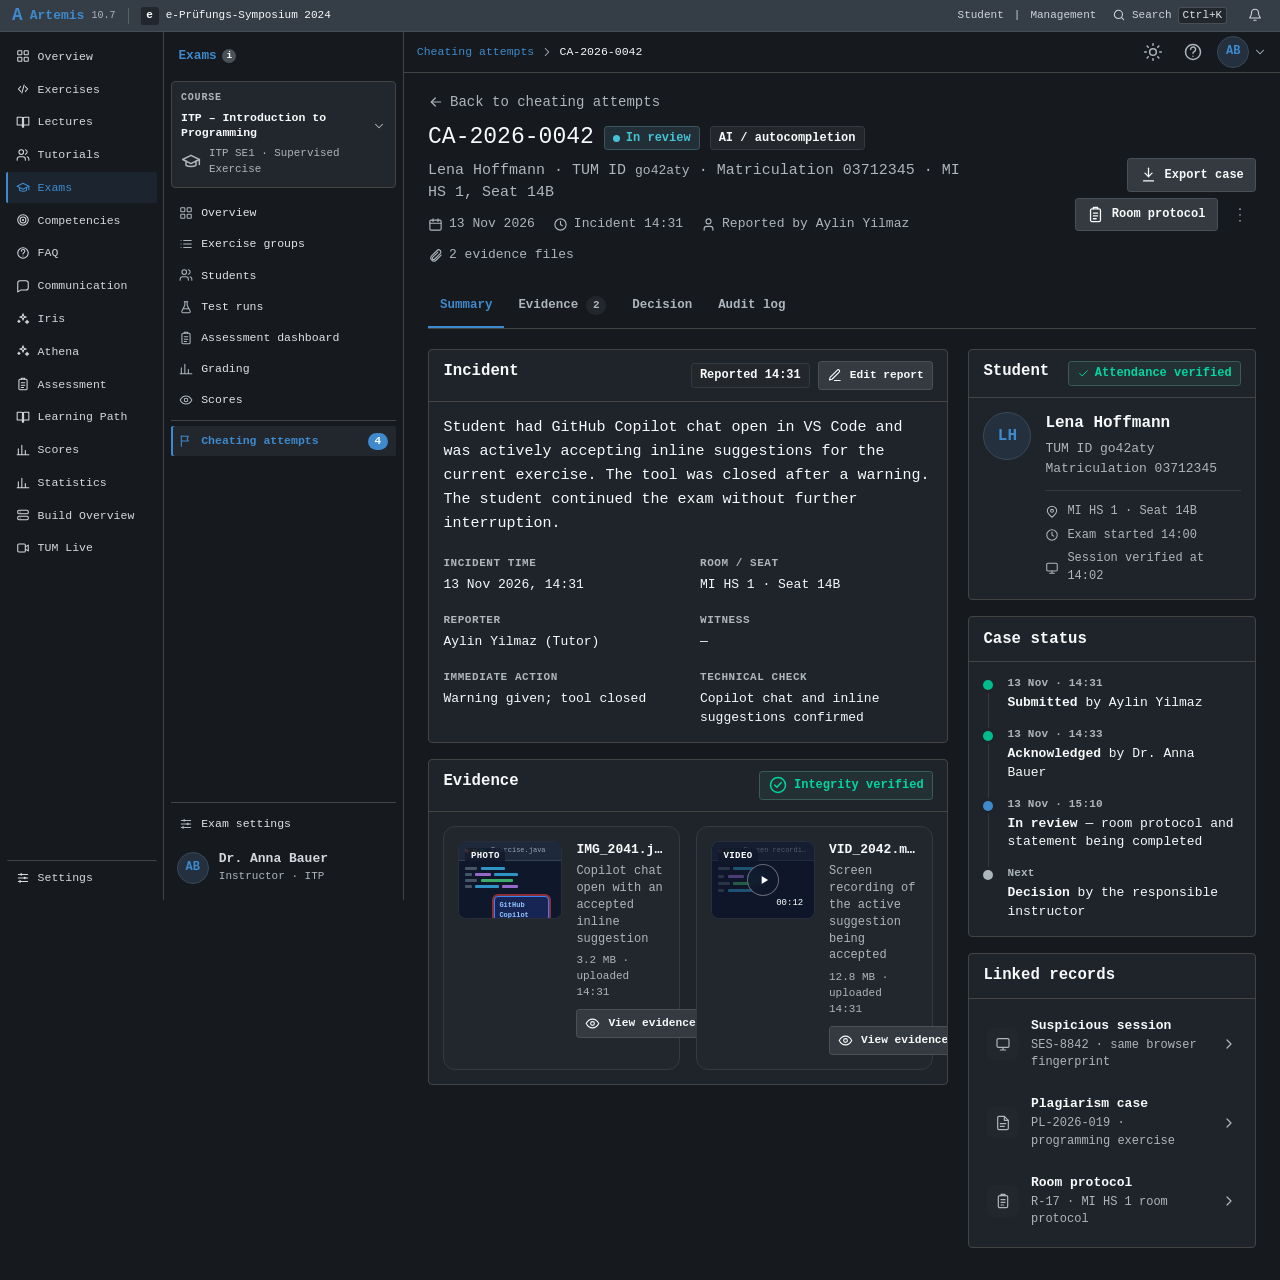
==== commit aa060662: "Update mockup with Artemis styling" ====
--- a/case-detail.html
+++ b/case-detail.html
@@ -1,5 +1,5 @@
 <!doctype html>
-<html lang="en-GB" data-theme="light">
+<html lang="en-GB" data-theme="dark">
 <head>
     <meta charset="utf-8">
     <meta name="viewport" content="width=device-width, initial-scale=1">
@@ -11,16 +11,45 @@
 </head>
 <body>
 <div class="app-shell">
+    <header class="global-topbar">
+        <a class="global-brand" href="index.html" aria-label="Artemis home">
+            <span class="global-brand-mark" aria-hidden="true">A</span>
+            <span class="global-brand-name">Artemis</span>
+            <span class="global-version">10.7</span>
+        </a>
+        <span class="global-header-divider" aria-hidden="true"></span>
+        <a class="global-course-link" href="#"><span class="global-course-mark">e</span> e-Prüfungs-Symposium 2024</a>
+        <div class="global-header-spacer"></div>
+        <nav class="global-utilities" aria-label="Global navigation">
+            <a href="#">Student</a><span aria-hidden="true">|</span><a href="#">Management</a>
+            <button type="button" class="global-utility-button" aria-label="Search"><span data-icon="search"></span><span>Search</span><kbd>Ctrl+K</kbd></button>
+            <button type="button" class="global-utility-button" aria-label="Notifications"><span data-icon="bell"></span></button>
+        </nav>
+    </header>
+    <nav class="global-sidebar" aria-label="Artemis navigation">
+        <a class="global-nav-item" href="#"><span data-icon="grid"></span><span>Overview</span></a>
+        <a class="global-nav-item" href="#"><span data-icon="code"></span><span>Exercises</span></a>
+        <a class="global-nav-item" href="#"><span data-icon="book-open"></span><span>Lectures</span></a>
+        <a class="global-nav-item" href="#"><span data-icon="users"></span><span>Tutorials</span></a>
+        <a class="global-nav-item active" href="index.html" aria-current="page"><span data-icon="graduation-cap"></span><span>Exams</span></a>
+        <a class="global-nav-item" href="#"><span data-icon="target"></span><span>Competencies</span></a>
+        <a class="global-nav-item" href="#"><span data-icon="help-circle"></span><span>FAQ</span></a>
+        <a class="global-nav-item" href="#"><span data-icon="message"></span><span>Communication</span></a>
+        <a class="global-nav-item" href="#"><span data-icon="sparkles"></span><span>Iris</span></a>
+        <a class="global-nav-item" href="#"><span data-icon="sparkles"></span><span>Athena</span></a>
+        <a class="global-nav-item" href="#"><span data-icon="clipboard"></span><span>Assessment</span></a>
+        <a class="global-nav-item" href="#"><span data-icon="book-open"></span><span>Learning Path</span></a>
+        <a class="global-nav-item" href="#"><span data-icon="chart"></span><span>Scores</span></a>
+        <a class="global-nav-item" href="#"><span data-icon="chart"></span><span>Statistics</span></a>
+        <a class="global-nav-item" href="#"><span data-icon="server"></span><span>Build Overview</span></a>
+        <a class="global-nav-item" href="#"><span data-icon="video"></span><span>TUM Live</span></a>
+        <div class="global-sidebar-spacer"></div>
+        <a class="global-nav-item global-settings" href="#"><span data-icon="settings"></span><span>Settings</span></a>
+    </nav>
     <aside class="sidebar" id="sidebar" aria-label="Exam management navigation">
-        <div class="sidebar-brand">
-            <a class="brand-link" href="index.html">
-                <span class="brand-mark"><span data-icon="graduation-cap"></span></span>
-                <span class="brand-text">
-                    <strong>Artemis</strong>
-                    <small>Exam management</small>
-                </span>
-            </a>
-            <button class="icon-btn sidebar-close" type="button" data-sidebar-toggle aria-label="Close navigation" aria-expanded="false">
+        <div class="sidebar-brand contextual-sidebar-heading">
+            <span class="contextual-sidebar-title">Exams <span class="info-mark" aria-label="Exam management">i</span></span>
+            <button class="icon-btn sidebar-close" type="button" data-sidebar-toggle aria-label="Close exam navigation" aria-expanded="false">
                 <span data-icon="x"></span>
             </button>
         </div>
@@ -31,7 +60,7 @@
                 ITP – Introduction to Programming
                 <span data-icon="chevron-down"></span>
             </button>
-            <span class="context-exam"><span class="live-dot"></span> ITP SE1 · Supervised Exercise</span>
+            <span class="context-exam"><span data-icon="graduation-cap"></span> ITP SE1 · Supervised Exercise</span>
         </div>
 
         <nav class="sidebar-nav" aria-label="Exam sections">
@@ -73,7 +102,7 @@
                 </nav>
             </div>
             <div class="topbar-right">
-                <span class="status status-info"><span class="status-dot"></span> Post-exam review</span>
+                
                 <button class="icon-btn" type="button" data-theme-toggle aria-label="Switch to dark mode">
                     <span class="theme-icon-light" data-icon="moon"></span>
                     <span class="theme-icon-dark" data-icon="sun"></span>
@@ -357,7 +386,7 @@
                             <div style="margin-top: 0.75rem;"><span class="hash">SHA-256: 9f2c 41ab 7d80 e1f4 6a3b 0c92 55de 8f10</span></div>
                             <div class="card-actions" style="justify-content: flex-start;">
                                 <button class="btn btn-secondary btn-sm" type="button" data-evidence-kind="photo"><span data-icon="eye"></span> View</button>
-                                <button class="btn btn-ghost btn-sm" type="button" data-demo-action="Evidence download is simulated in this mockup."><span data-icon="download"></span> Download</button>
+                                <button class="btn btn-ghost btn-sm" type="button" data-staff-only data-demo-action="Evidence download is simulated in this mockup."><span data-icon="download"></span> Download</button>
                             </div>
                         </div>
                     </article>
@@ -389,7 +418,7 @@
                             <div style="margin-top: 0.75rem;"><span class="hash">SHA-256: c7d1 8e04 3b2a 91f0 4d77 aa52 6e18 0c39</span></div>
                             <div class="card-actions" style="justify-content: flex-start;">
                                 <button class="btn btn-secondary btn-sm" type="button" data-evidence-kind="video"><span data-icon="eye"></span> View</button>
-                                <button class="btn btn-ghost btn-sm" type="button" data-demo-action="Evidence download is simulated in this mockup."><span data-icon="download"></span> Download</button>
+                                <button class="btn btn-ghost btn-sm" type="button" data-staff-only data-demo-action="Evidence download is simulated in this mockup."><span data-icon="download"></span> Download</button>
                             </div>
                         </div>
                     </article>
@@ -548,7 +577,7 @@
         </div>
         <div class="dialog-footer">
             <button class="btn btn-secondary" type="button" data-close-dialog>Close</button>
-            <button class="btn btn-primary" type="button" id="download-evidence"><span data-icon="download"></span> Download</button>
+            <button class="btn btn-primary" type="button" id="download-evidence" data-staff-only><span data-icon="download"></span> Download</button>
         </div>
     </div>
 </dialog>
--- a/tokens.css
+++ b/tokens.css
@@ -1,7 +1,18 @@
-/* Mirrored from artemis/packages/tum-aet-ui/themes.css for a self-contained mockup. */
+/* Self-contained Artemis palette using TUM AET UI token names. */
 :root,
 [data-theme='light'] {
     color-scheme: light;
+
+    --artemis-body-background: #e9ecef;
+    --artemis-module-background: #fff;
+    --artemis-navbar-background: #353d47;
+    --artemis-panel-background: #fff;
+    --artemis-hover-background: #f1f5f9;
+    --artemis-border-color: #dee2e6;
+    --artemis-link-color: #3e8acc;
+    --artemis-primary-color: #3e8acc;
+    --artemis-info-color: #17a2b8;
+    --artemis-font-family: ui-sans-serif, system-ui, sans-serif;
 
     --tumaet-ui-spacing: 0.25rem;
     --tumaet-ui-splitter-divider-size: 6px;
@@ -25,9 +36,9 @@
     --tumaet-ui-shadow-md: 0 4px 6px -1px rgb(0 0 0 / 0.1), 0 2px 4px -2px rgb(0 0 0 / 0.1);
     --tumaet-ui-shadow-lg: 0 10px 15px -3px rgb(0 0 0 / 0.1), 0 4px 6px -4px rgb(0 0 0 / 0.1);
     --tumaet-ui-shadow-xl: 0 20px 25px -5px rgb(0 0 0 / 0.1), 0 8px 10px -6px rgb(0 0 0 / 0.1);
-    --tumaet-ui-primary-color: #3779b4;
+    --tumaet-ui-primary-color: #3e8acc;
     --tumaet-ui-primary-contrast-color: #fff;
-    --tumaet-ui-accent-color: #1f5c9a;
+    --tumaet-ui-accent-color: #3e8acc;
     --tumaet-ui-focus-color: #3e8acc;
     --tumaet-ui-border-color: #e2e8f0;
     --tumaet-ui-control-border-color: #cbd5e1;
@@ -64,7 +75,7 @@
 
     /* Button palette: change these roles per theme without recoloring status indicators.
        Primary uses a contrast-checked pair independently of the host brand fill. */
-    --tumaet-ui-button-primary-background: #3779b4;
+    --tumaet-ui-button-primary-background: #3e8acc;
     --tumaet-ui-button-primary-contrast: #fff;
     --tumaet-ui-button-primary-foreground: var(--tumaet-ui-accent-color);
     --tumaet-ui-button-secondary-background: var(--tumaet-ui-hover-background);
@@ -85,7 +96,7 @@
     --tumaet-ui-button-contrast-background: var(--tumaet-ui-contrast-background);
     --tumaet-ui-button-contrast-contrast: var(--tumaet-ui-contrast-color);
     --tumaet-ui-button-contrast-foreground: var(--tumaet-ui-contrast-background);
-    --tumaet-ui-button-secondary-border: var(--tumaet-ui-border-color);
+    --tumaet-ui-button-secondary-border: #dee2e6;
     --tumaet-ui-button-focus-color: var(--tumaet-ui-focus-color);
     --tumaet-ui-button-hover-overlay: rgb(51 65 85 / 0.05);
     --tumaet-ui-button-active-overlay: rgb(51 65 85 / 0.08);
@@ -94,46 +105,58 @@
 [data-theme='dark'] {
     color-scheme: dark;
 
-    --tumaet-ui-primary-color: #65a1d6;
-    --tumaet-ui-primary-contrast-color: #16191d;
-    --tumaet-ui-accent-color: #7fb1dc;
-    --tumaet-ui-focus-color: #7fb1dc;
-    --tumaet-ui-border-color: #262b31;
+    /* Artemis dark palette mirrored from packages/tum-aet-ui / Artemis theme variables. */
+    --artemis-body-background: #22272e;
+    --artemis-module-background: #16191d;
+    --artemis-navbar-background: #353d47;
+    --artemis-panel-background: #1f242b;
+    --artemis-hover-background: #23262a;
+    --artemis-border-color: #444;
+    --artemis-link-color: #3e8acc;
+    --artemis-primary-color: #3e8acc;
+    --artemis-info-color: #17a2b8;
+    --artemis-font-family: ui-monospace, 'SFMono-Regular', Menlo, Monaco, Consolas, 'Liberation Mono', monospace;
+
+    --tumaet-ui-primary-color: #3e8acc;
+    --tumaet-ui-primary-contrast-color: #fff;
+    --tumaet-ui-accent-color: #3e8acc;
+    --tumaet-ui-focus-color: #3e8acc;
+    --tumaet-ui-border-color: #343a40;
     --tumaet-ui-control-border-color: #434c56;
     --tumaet-ui-control-border-hover-color: #5e6a78;
-    --tumaet-ui-text-color: #fff;
+    --tumaet-ui-text-color: #f8f9fa;
     --tumaet-ui-text-hover-color: #fff;
-    --tumaet-ui-muted-color: #7e8b9a;
-    --tumaet-ui-disabled-color: #7e8b9a;
-    --tumaet-ui-content-background: #16191d;
+    --tumaet-ui-muted-color: #adb5bd;
+    --tumaet-ui-disabled-color: #adb5bd;
+    --tumaet-ui-content-background: #1f242b;
     --tumaet-ui-control-background: #101214;
-    --tumaet-ui-overlay-background: #16191d;
-    --tumaet-ui-hover-background: #262b31;
+    --tumaet-ui-overlay-background: #1f242b;
+    --tumaet-ui-hover-background: #23262a;
     --tumaet-ui-disabled-background: #343a42;
     --tumaet-ui-contrast-background: #fff;
     --tumaet-ui-contrast-color: #16191d;
-    --tumaet-ui-highlight-color: #dedede;
-    --tumaet-ui-highlight-background: #232f3b;
-    --tumaet-ui-highlight-focus-background: #293a49;
-    --tumaet-ui-state-danger: #ef8b80;
-    --tumaet-ui-state-danger-contrast: #370b07;
-    --tumaet-ui-state-danger-foreground: #ef8b80;
+    --tumaet-ui-highlight-color: #fff;
+    --tumaet-ui-highlight-background: #353d47;
+    --tumaet-ui-highlight-focus-background: #353d47;
+    --tumaet-ui-state-danger: #e74c3c;
+    --tumaet-ui-state-danger-contrast: #fff;
+    --tumaet-ui-state-danger-foreground: #ff7668;
     --tumaet-ui-state-success: #00bc8c;
-    --tumaet-ui-state-success-contrast: #00231a;
-    --tumaet-ui-state-success-foreground: #00bc8c;
+    --tumaet-ui-state-success-contrast: #fff;
+    --tumaet-ui-state-success-foreground: #00d6a2;
     --tumaet-ui-state-warning: #f39c12;
-    --tumaet-ui-state-warning-contrast: #362203;
-    --tumaet-ui-state-warning-foreground: #f39c12;
-    --tumaet-ui-state-info: #36cee6;
-    --tumaet-ui-state-info-contrast: #062a30;
-    --tumaet-ui-state-info-foreground: #36cee6;
-    --tumaet-ui-table-striped-background: #1d2024;
+    --tumaet-ui-state-warning-contrast: #16191d;
+    --tumaet-ui-state-warning-foreground: #f7b94f;
+    --tumaet-ui-state-info: #17a2b8;
+    --tumaet-ui-state-info-contrast: #fff;
+    --tumaet-ui-state-info-foreground: #45c2d4;
+    --tumaet-ui-table-striped-background: #22272e;
     --tumaet-ui-tooltip-background: #343a42;
     --tumaet-ui-tooltip-color: #fff;
 
     /* Button palette: change these roles per theme without recoloring status indicators.
        Primary uses a contrast-checked pair independently of the host brand fill. */
-    --tumaet-ui-button-primary-background: #2e6da4;
+    --tumaet-ui-button-primary-background: #3e8acc;
     --tumaet-ui-button-primary-contrast: #fff;
     --tumaet-ui-button-primary-foreground: var(--tumaet-ui-accent-color);
     --tumaet-ui-button-secondary-background: var(--tumaet-ui-hover-background);
@@ -154,7 +177,7 @@
     --tumaet-ui-button-contrast-background: var(--tumaet-ui-contrast-background);
     --tumaet-ui-button-contrast-contrast: var(--tumaet-ui-contrast-color);
     --tumaet-ui-button-contrast-foreground: var(--tumaet-ui-contrast-background);
-    --tumaet-ui-button-secondary-border: var(--tumaet-ui-border-color);
+    --tumaet-ui-button-secondary-border: #444;
     --tumaet-ui-button-focus-color: var(--tumaet-ui-focus-color);
     --tumaet-ui-button-hover-overlay: rgb(255 255 255 / 0.05);
     --tumaet-ui-button-active-overlay: rgb(255 255 255 / 0.08);
--- a/styles.css
+++ b/styles.css
@@ -1,6 +1,6 @@
 /* Artemis cheating-attempt mockup.
-   Layout and component styling follows the AET UI/UX guidelines and uses the
-   TUM AET UI design tokens mirrored in tokens.css. */
+   The shell and palette follow Artemis's checked-in dark theme. Reusable values
+   use semantic token names in tokens.css. */
 
 :root {
     --app-sidebar-width: 17rem;
@@ -422,20 +422,6 @@
     text-overflow: ellipsis;
 }
 
-.exam-live {
-    display: inline-flex;
-    align-items: center;
-    gap: 0.5rem;
-    padding: 0.25rem 0.625rem;
-    color: var(--tumaet-ui-state-success-foreground);
-    font-size: 0.75rem;
-    font-weight: 600;
-    white-space: nowrap;
-    background: var(--app-success-soft);
-    border: 1px solid var(--app-success-border);
-    border-radius: 999px;
-}
-
 .profile-menu-root {
     position: relative;
     display: inline-flex;
@@ -583,26 +569,6 @@
 .profile-menu-item [data-icon] {
     width: 1rem;
     height: 1rem;
-}
-
-.live-dot {
-    width: 0.5rem;
-    height: 0.5rem;
-    flex: 0 0 auto;
-    background: var(--tumaet-ui-state-success);
-    border-radius: 50%;
-    box-shadow: 0 0 0 3px color-mix(in oklab, var(--tumaet-ui-state-success) 18%, transparent);
-    animation: live-pulse 2.4s ease-in-out infinite;
-}
-
-@keyframes live-pulse {
-    0%,
-    100% {
-        opacity: 1;
-    }
-    50% {
-        opacity: 0.55;
-    }
 }
 
 .topbar .menu-btn {
@@ -929,82 +895,6 @@
     justify-content: flex-end;
     gap: 0.5rem;
     margin-top: 1.25rem;
-}
-
-.banner {
-    display: flex;
-    align-items: flex-start;
-    gap: 0.875rem;
-    padding: 0.9375rem 1.125rem;
-    margin: 1rem 0;
-    background: var(--app-info-soft);
-    border: 1px solid var(--app-info-border);
-    border-radius: 0.75rem;
-}
-
-.banner-warning {
-    background: var(--app-warning-soft);
-    border-color: var(--app-warning-border);
-}
-
-.banner-danger {
-    background: var(--app-danger-soft);
-    border-color: var(--app-danger-border);
-}
-
-.banner-icon {
-    width: 1.25rem;
-    height: 1.25rem;
-    flex: 0 0 auto;
-    margin-top: 0.0625rem;
-    color: var(--tumaet-ui-state-info-foreground);
-}
-
-.banner-warning .banner-icon {
-    color: var(--tumaet-ui-state-warning-foreground);
-}
-
-.banner-danger .banner-icon {
-    color: var(--tumaet-ui-state-danger-foreground);
-}
-
-.banner-body {
-    flex: 1 1 auto;
-    min-width: 0;
-}
-
-.banner strong {
-    display: block;
-    font-size: 0.875rem;
-    font-weight: 650;
-}
-
-.banner p {
-    max-width: 90ch;
-    margin: 0.25rem 0 0;
-    font-size: 0.8125rem;
-    line-height: 1.5;
-}
-
-.banner-link {
-    display: inline-flex;
-    align-items: center;
-    gap: 0.25rem;
-    margin-left: auto;
-    color: var(--tumaet-ui-accent-color);
-    font-size: 0.8125rem;
-    font-weight: 600;
-    white-space: nowrap;
-    text-decoration: none;
-}
-
-.banner-link:hover {
-    text-decoration: underline;
-}
-
-.banner-link [data-icon] {
-    width: 0.875rem;
-    height: 0.875rem;
 }
 
 .tag {
@@ -1849,68 +1739,6 @@
     color: var(--app-muted-text);
 }
 
-.note {
-    display: flex;
-    align-items: flex-start;
-    gap: 0.625rem;
-    padding: 0.875rem;
-    color: var(--app-muted-text);
-    font-size: 0.75rem;
-    line-height: 1.5;
-    background: var(--app-subtle-background);
-    border: 1px solid var(--tumaet-ui-border-color);
-    border-radius: 0.75rem;
-}
-
-.note [data-icon] {
-    width: 1.125rem;
-    height: 1.125rem;
-    flex: 0 0 auto;
-    margin-top: 0.0625rem;
-    color: var(--tumaet-ui-accent-color);
-}
-
-.note strong {
-    display: block;
-    color: var(--tumaet-ui-text-color);
-    font-size: 0.8125rem;
-    font-weight: 650;
-}
-
-.note p {
-    margin: 0.25rem 0 0;
-}
-
-.note-privacy {
-    background: var(--app-info-soft);
-    border-color: var(--app-info-border);
-}
-
-.checklist {
-    display: flex;
-    flex-direction: column;
-    gap: 0.75rem;
-    padding: 0;
-    margin: 0;
-    list-style: none;
-}
-
-.checklist li {
-    display: flex;
-    align-items: flex-start;
-    gap: 0.625rem;
-    font-size: 0.8125rem;
-    line-height: 1.45;
-}
-
-.checklist li > [data-icon] {
-    width: 1rem;
-    height: 1rem;
-    flex: 0 0 auto;
-    margin-top: 0.1rem;
-    color: var(--tumaet-ui-state-success);
-}
-
 /* --------------------------------------------------------------------------
    Tabs and detail views
    -------------------------------------------------------------------------- */
@@ -2468,13 +2296,6 @@
     border-top: 1px solid var(--tumaet-ui-border-color);
 }
 
-.capture-footer-note {
-    max-width: 42ch;
-    color: var(--app-muted-text);
-    font-size: 0.75rem;
-    line-height: 1.45;
-}
-
 .capture-footer-actions {
     display: flex;
     flex: 0 0 auto;
@@ -2602,30 +2423,6 @@
     font-size: 0.8125rem;
     font-weight: 650;
     line-height: 1.35;
-}
-
-.category-copy small {
-    display: block;
-    margin-top: 0.125rem;
-    color: var(--app-muted-text);
-    font-size: 0.6875rem;
-    line-height: 1.4;
-}
-
-.category-icon {
-    display: grid;
-    flex: 0 0 auto;
-    place-items: center;
-    width: 1.75rem;
-    height: 1.75rem;
-    color: var(--tumaet-ui-accent-color);
-    background: var(--app-subtle-background);
-    border-radius: 0.5rem;
-}
-
-.category-icon [data-icon] {
-    width: 1rem;
-    height: 1rem;
 }
 
 .upload-zone {
@@ -2664,13 +2461,6 @@
     display: block;
     font-size: 0.875rem;
     font-weight: 650;
-}
-
-.upload-copy p {
-    margin: 0.25rem 0 0;
-    color: var(--app-muted-text);
-    font-size: 0.75rem;
-    line-height: 1.45;
 }
 
 .upload-actions {
@@ -3513,10 +3303,6 @@
         display: none;
     }
 
-    .topbar-right .exam-live {
-        display: none;
-    }
-
     .page {
         padding: 1rem 1rem 1.5rem;
     }
@@ -3620,3 +3406,531 @@
         scroll-behavior: auto !important;
     }
 }
+
+/* --------------------------------------------------------------------------
+   Artemis application shell and theme alignment
+   -------------------------------------------------------------------------- */
+
+:root {
+    --app-sidebar-width: 15rem;
+    --app-page-background: var(--artemis-body-background);
+    --app-subtle-background: var(--artemis-panel-background);
+    --app-primary: var(--artemis-primary-color);
+    --app-primary-soft: color-mix(in oklab, var(--artemis-primary-color) 15%, var(--artemis-module-background));
+    --app-muted-text: var(--tumaet-ui-muted-color);
+}
+
+[data-theme='dark'] {
+    --app-page-background: var(--artemis-module-background);
+    --app-subtle-background: var(--artemis-body-background);
+    --app-muted-text: #adb5bd;
+}
+
+html,
+body {
+    background: var(--app-page-background);
+}
+
+body {
+    font-family: var(--artemis-font-family, var(--tumaet-ui-font-family));
+    font-size: 0.875rem;
+    line-height: 1.45;
+}
+
+.app-shell {
+    gap: 0;
+    min-height: 100vh;
+    padding-top: 2rem;
+}
+
+.global-topbar {
+    position: fixed;
+    inset: 0 0 auto;
+    z-index: 80;
+    display: flex;
+    align-items: center;
+    gap: 0.75rem;
+    height: 2rem;
+    padding: 0 0.75rem;
+    color: #ced4da;
+    background: var(--artemis-navbar-background);
+    border-bottom: 1px solid color-mix(in oklab, #fff 8%, transparent);
+    font-size: 0.6875rem;
+    line-height: 1;
+}
+
+.global-brand,
+.global-course-link {
+    display: inline-flex;
+    flex: 0 0 auto;
+    align-items: center;
+    gap: 0.45rem;
+    min-height: 2rem;
+    color: #fff;
+    text-decoration: none;
+}
+
+.global-brand:hover,
+.global-course-link:hover,
+.global-utilities a:hover {
+    color: #fff;
+    text-decoration: none;
+}
+
+.global-brand-mark {
+    color: var(--artemis-link-color);
+    font-size: 1.1rem;
+    font-weight: 800;
+    line-height: 1;
+}
+
+.global-brand-name {
+    color: var(--artemis-link-color);
+    font-size: 0.8125rem;
+    font-weight: 700;
+}
+
+.global-version {
+    color: #adb5bd;
+    font-size: 0.625rem;
+}
+
+.global-header-divider {
+    width: 1px;
+    height: 1rem;
+    background: rgb(255 255 255 / 0.18);
+}
+
+.global-course-link {
+    color: #f8f9fa;
+}
+
+.global-course-mark {
+    display: grid;
+    place-items: center;
+    width: 1.125rem;
+    height: 1.125rem;
+    color: #fff;
+    font-weight: 700;
+    background: #22272e;
+    border-radius: 0.1875rem;
+}
+
+.global-header-spacer {
+    flex: 1 1 auto;
+}
+
+.global-utilities {
+    display: flex;
+    align-items: center;
+    gap: 0.625rem;
+    height: 100%;
+}
+
+.global-utilities a {
+    color: #ced4da;
+    text-decoration: none;
+}
+
+.global-utility-button {
+    display: inline-flex;
+    align-items: center;
+    gap: 0.375rem;
+    min-height: 1.65rem;
+    padding: 0 0.35rem;
+    color: #ced4da;
+    font: inherit;
+    background: transparent;
+    border: 0;
+    cursor: pointer;
+}
+
+.global-utility-button [data-icon] {
+    width: 0.875rem;
+    height: 0.875rem;
+}
+
+.global-utility-button kbd {
+    padding: 0.1rem 0.25rem;
+    color: #dee2e6;
+    font: inherit;
+    background: #22272e;
+    border: 1px solid rgb(255 255 255 / 0.18);
+    border-radius: 0.1875rem;
+}
+
+.global-sidebar {
+    position: sticky;
+    top: 2rem;
+    z-index: 45;
+    display: flex;
+    flex: 0 0 10.25rem;
+    flex-direction: column;
+    gap: 0.1rem;
+    width: 10.25rem;
+    height: calc(100vh - 2rem);
+    padding: 0.55rem 0.35rem;
+    overflow-y: auto;
+    color: #d5d9de;
+    background: var(--artemis-module-background);
+    border-right: 1px solid var(--artemis-border-color);
+    scrollbar-width: thin;
+}
+
+.global-nav-item {
+    display: flex;
+    align-items: center;
+    gap: 0.5rem;
+    min-height: 1.95rem;
+    padding: 0.35rem 0.5rem;
+    color: #d5d9de;
+    font-size: 0.72rem;
+    line-height: 1.15;
+    text-decoration: none;
+    border-left: 2px solid transparent;
+    border-radius: 0.125rem;
+}
+
+.global-nav-item:hover {
+    color: #fff;
+    background: rgb(255 255 255 / 0.055);
+    text-decoration: none;
+}
+
+.global-nav-item.active {
+    color: var(--artemis-link-color);
+    background: color-mix(in oklab, var(--artemis-link-color) 12%, var(--artemis-module-background));
+    border-left-color: var(--artemis-link-color);
+}
+
+.global-nav-item [data-icon] {
+    width: 0.875rem;
+    height: 0.875rem;
+}
+
+.global-sidebar-spacer {
+    flex: 1 1 auto;
+    min-height: 1rem;
+}
+
+.global-settings {
+    margin-top: 0.25rem;
+    border-top: 1px solid var(--artemis-border-color);
+    padding-top: 0.6rem;
+}
+
+.sidebar {
+    top: 2rem;
+    flex: 0 0 var(--app-sidebar-width);
+    width: var(--app-sidebar-width);
+    height: calc(100vh - 2rem);
+    gap: 0.65rem;
+    padding: 0.6rem 0.45rem;
+    color: #d5d9de;
+    background: var(--artemis-module-background);
+    border-right: 1px solid var(--artemis-border-color);
+    border-radius: 0;
+    box-shadow: none;
+}
+
+.sidebar-brand {
+    min-height: 1.8rem;
+    padding: 0.15rem 0.45rem;
+}
+
+.contextual-sidebar-title {
+    display: inline-flex;
+    align-items: center;
+    gap: 0.35rem;
+    color: var(--artemis-link-color);
+    font-size: 0.8rem;
+    font-weight: 600;
+}
+
+.info-mark {
+    display: inline-grid;
+    place-items: center;
+    width: 0.875rem;
+    height: 0.875rem;
+    color: #fff;
+    font-size: 0.6rem;
+    font-weight: 700;
+    background: #495057;
+    border-radius: 50%;
+}
+
+.context-card {
+    gap: 0.35rem;
+    padding: 0.55rem;
+    background: var(--artemis-body-background);
+    border-color: var(--artemis-border-color);
+    border-radius: 0.25rem;
+}
+
+.context-label {
+    font-size: 0.625rem;
+}
+
+.context-select {
+    font-size: 0.72rem;
+}
+
+.context-exam {
+    font-size: 0.68rem;
+}
+
+.sidebar-nav {
+    gap: 0.05rem;
+}
+
+.nav-item {
+    min-height: 1.9rem;
+    gap: 0.5rem;
+    padding: 0.4rem 0.5rem;
+    color: #e0e3e7;
+    font-size: 0.72rem;
+    border-radius: 0.125rem;
+}
+
+.nav-item:hover {
+    color: #fff;
+    background: rgb(255 255 255 / 0.055);
+}
+
+.nav-item.active {
+    color: var(--artemis-link-color);
+    background: #22272e;
+    box-shadow: inset 2px 0 0 var(--artemis-link-color);
+}
+
+.nav-item [data-icon] {
+    width: 0.875rem;
+    height: 0.875rem;
+}
+
+.sidebar-divider {
+    margin: 0.25rem 0;
+    background: var(--artemis-border-color);
+}
+
+.sidebar-footer {
+    gap: 0.35rem;
+    padding-top: 0.35rem;
+    border-color: var(--artemis-border-color);
+}
+
+.user-card {
+    padding: 0.35rem;
+}
+
+.app-main {
+    min-height: calc(100vh - 2rem);
+    background: var(--artemis-module-background);
+}
+
+.topbar {
+    top: 2rem;
+    height: 2.55rem;
+    padding: 0 0.8rem;
+    color: #f8f9fa;
+    background: var(--artemis-module-background);
+    border-bottom: 1px solid var(--artemis-border-color);
+    backdrop-filter: none;
+}
+
+.breadcrumb {
+    gap: 0.35rem;
+    font-size: 0.72rem;
+}
+
+.breadcrumb a {
+    color: var(--artemis-link-color);
+}
+
+.breadcrumb [aria-current='page'] {
+    color: var(--tumaet-ui-text-color);
+}
+
+.page {
+    max-width: none;
+    padding: 1.2rem 1.5rem 2rem;
+}
+
+.page-header {
+    align-items: center;
+    gap: 1rem;
+    margin-bottom: 1rem;
+}
+
+h1 {
+    font-size: clamp(1.25rem, 1.8vw, 1.55rem);
+    letter-spacing: 0;
+    font-weight: 500;
+}
+
+h2 {
+    font-size: 0.98rem;
+    font-weight: 600;
+}
+
+h3 {
+    font-size: 0.85rem;
+}
+
+.card,
+.stat-card {
+    background: var(--tumaet-ui-content-background);
+    border-color: var(--artemis-border-color);
+    border-radius: 0.25rem;
+    box-shadow: none;
+}
+
+.card-header {
+    padding: 0.7rem 0.9rem;
+    border-bottom-color: var(--artemis-border-color);
+}
+
+.card-body {
+    padding: 0.9rem;
+}
+
+.card-footer {
+    padding: 0.6rem 0.9rem;
+    background: var(--artemis-panel-background);
+    border-color: var(--artemis-border-color);
+}
+
+.btn {
+    min-height: 2.1rem;
+    padding: 0 0.7rem;
+    font-size: 0.75rem;
+    border-radius: 0.2rem;
+}
+
+.btn-sm {
+    min-height: 1.8rem;
+    padding-inline: 0.5rem;
+    font-size: 0.7rem;
+}
+
+.btn-primary {
+    color: #fff;
+    background: var(--artemis-primary-color);
+    border-color: var(--artemis-primary-color);
+}
+
+.btn-secondary {
+    color: var(--tumaet-ui-text-color);
+    background: #343a40;
+    border-color: #495057;
+}
+
+.btn-secondary:hover {
+    background: #495057;
+}
+
+.icon-btn {
+    width: 2rem;
+    height: 2rem;
+    border-radius: 0.2rem;
+}
+
+.stat-card {
+    padding: 0.85rem;
+    gap: 0.65rem;
+}
+
+.stat-icon {
+    width: 2rem;
+    height: 2rem;
+    border-radius: 0.25rem;
+}
+
+.stat-value {
+    font-size: 1.5rem;
+}
+
+.tag,
+.status {
+    border-radius: 0.2rem;
+}
+
+.tabs {
+    border-color: var(--artemis-border-color);
+}
+
+.tab {
+    padding: 0.65rem 0.75rem;
+    font-size: 0.78rem;
+}
+
+.tab[aria-selected='true'] {
+    color: var(--artemis-link-color);
+    background: transparent;
+}
+
+.page-actions {
+    gap: 0.4rem;
+}
+
+@media (min-width: 1500px) {
+    .page {
+        padding-inline: 3.75rem;
+    }
+}
+
+@media (max-width: 1024px) {
+    .global-sidebar {
+        display: none;
+    }
+
+    .sidebar {
+        top: 2rem;
+        height: calc(100vh - 2rem);
+    }
+
+    .sidebar-open .sidebar {
+        transform: translateX(0);
+    }
+
+    .sidebar-overlay {
+        top: 2rem;
+    }
+
+    .app-shell {
+        padding-top: 2rem;
+    }
+
+    .page {
+        padding: 1rem 1rem 1.5rem;
+    }
+}
+
+@media (max-width: 600px) {
+    .global-header-spacer {
+        display: none;
+    }
+
+    .global-course-link {
+        flex: 1 1 auto;
+        max-width: 8rem;
+        overflow: hidden;
+        text-overflow: ellipsis;
+        white-space: nowrap;
+    }
+
+    .global-utility-button:first-of-type span:not([data-icon]),
+    .global-utility-button kbd {
+        display: none;
+    }
+
+    .global-utilities > a,
+    .global-utilities > span,
+    .global-utility-button:not(:first-of-type) {
+        display: none;
+    }
+
+    .page-actions .btn {
+        flex: 1 1 auto;
+    }
+}
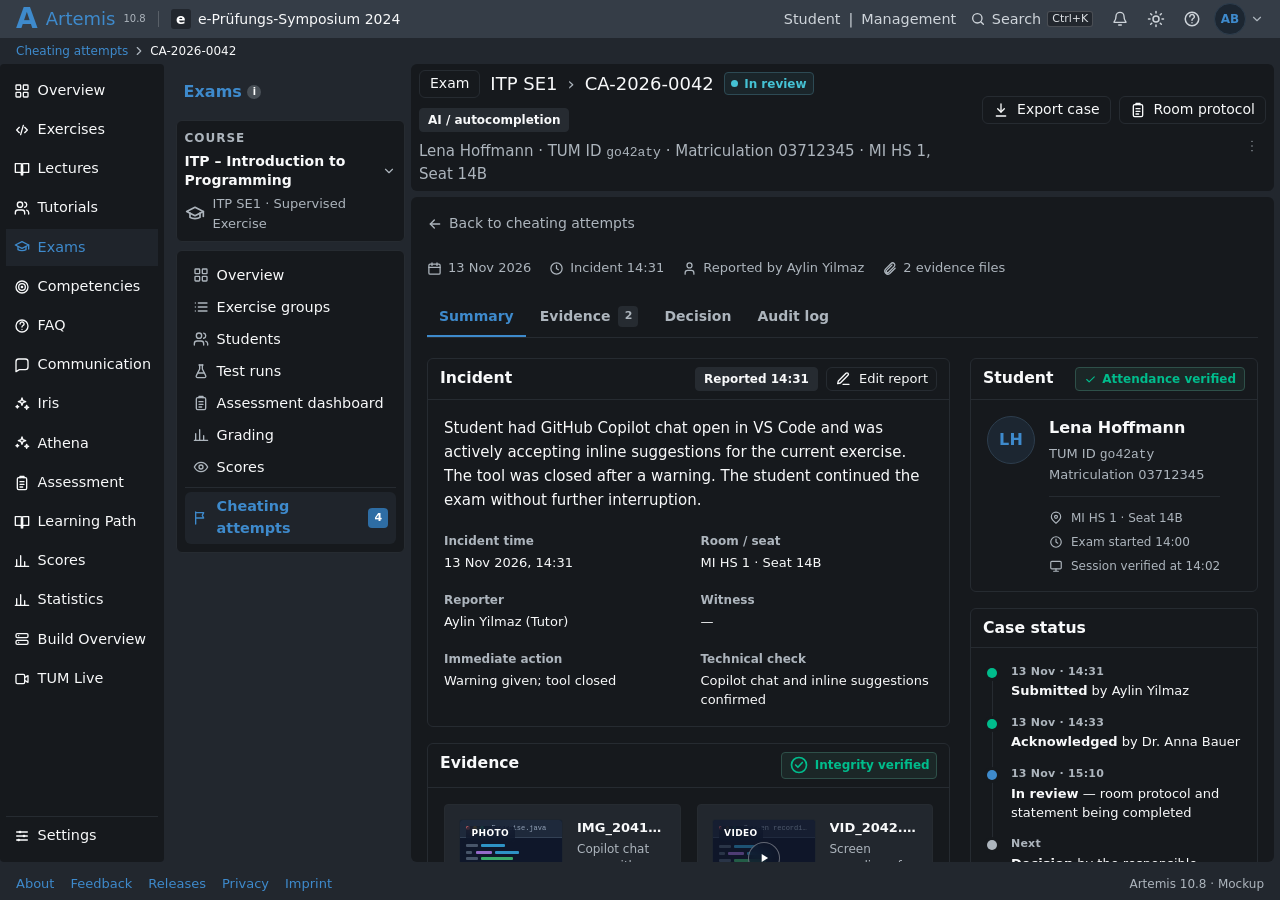
==== commit 5151695c: "Update Artemis cheating-attempt mockup" ====
--- a/case-detail.html
+++ b/case-detail.html
@@ -15,7 +15,7 @@
         <a class="global-brand" href="index.html" aria-label="Artemis home">
             <span class="global-brand-mark" aria-hidden="true">A</span>
             <span class="global-brand-name">Artemis</span>
-            <span class="global-version">10.7</span>
+            <span class="global-version">10.8</span>
         </a>
         <span class="global-header-divider" aria-hidden="true"></span>
         <a class="global-course-link" href="#"><span class="global-course-mark">e</span> e-Prüfungs-Symposium 2024</a>
@@ -24,8 +24,29 @@
             <a href="#">Student</a><span aria-hidden="true">|</span><a href="#">Management</a>
             <button type="button" class="global-utility-button" aria-label="Search"><span data-icon="search"></span><span>Search</span><kbd>Ctrl+K</kbd></button>
             <button type="button" class="global-utility-button" aria-label="Notifications"><span data-icon="bell"></span></button>
+            
+            <button class="icon-btn" type="button" data-theme-toggle aria-label="Switch to dark mode">
+                <span class="theme-icon-light" data-icon="moon"></span>
+                <span class="theme-icon-dark" data-icon="sun"></span>
+            </button>
+            <button class="icon-btn" type="button" aria-label="Help"><span data-icon="help-circle"></span></button>
+            <div class="profile-menu-root" data-profile-menu-root></div>
         </nav>
     </header>
+
+    <header class="topbar">
+        <div class="topbar-left">
+            <button class="icon-btn menu-btn" type="button" data-sidebar-toggle aria-label="Open navigation" aria-expanded="false">
+                <span data-icon="menu"></span>
+            </button>
+            <nav class="breadcrumb" aria-label="Breadcrumb">
+                <a href="index.html">Cheating attempts</a>
+                <span data-icon="chevron-right"></span>
+                <span aria-current="page">CA-2026-0042</span>
+            </nav>
+        </div>
+    </header>
+
     <nav class="global-sidebar" aria-label="Artemis navigation">
         <a class="global-nav-item" href="#"><span data-icon="grid"></span><span>Overview</span></a>
         <a class="global-nav-item" href="#"><span data-icon="code"></span><span>Exercises</span></a>
@@ -75,72 +96,44 @@
             <a class="nav-item active" href="index.html" aria-current="page"><span data-icon="flag"></span> Cheating attempts <span class="nav-badge" data-nav-badge>4</span></a>
         </nav>
 
-        <div class="sidebar-footer">
-            <a class="nav-item" href="#" data-staff-only><span data-icon="settings"></span> Exam settings</a>
-            <div class="user-card" data-user-card>
-                <span class="avatar avatar-sm" data-user-avatar>AB</span>
-                <div>
-                    <div class="user-name" data-user-name>Dr. Anna Bauer</div>
-                    <div class="user-role" data-user-role>Instructor · ITP</div>
-                </div>
+    </aside>
+
+    <div class="sidebar-overlay" data-sidebar-toggle aria-hidden="true"></div>
+
+    <div class="app-main">
+        <div class="page-header">
+            <div class="page-heading">
+                <div class="title-line">
+                    <span class="tag tag-neutral exam-badge">Exam</span>
+                    <span class="page-context">ITP SE1</span>
+                    <span class="page-context-sep" aria-hidden="true">›</span>
+                    <h1>CA-2026-0042</h1>
+                    <span class="status status-info" data-case-status><span class="status-dot"></span> In review</span>
+                    <span class="tag tag-neutral" id="case-category">AI / autocompletion</span>
+                </div>
+                <p class="page-subtitle">Lena Hoffmann · TUM ID <span class="mono">go42aty</span> · Matriculation 03712345 · MI HS 1, Seat 14B</p>
             </div>
-        </div>
-    </aside>
-
-    <div class="sidebar-overlay" data-sidebar-toggle aria-hidden="true"></div>
-
-    <div class="app-main">
-        <header class="topbar">
-            <div class="topbar-left">
-                <button class="icon-btn menu-btn" type="button" data-sidebar-toggle aria-label="Open navigation" aria-expanded="false">
-                    <span data-icon="menu"></span>
+            <div class="page-actions">
+                <button class="btn btn-secondary" type="button" data-staff-only data-demo-action="Case export is simulated in this mockup.">
+                    <span data-icon="download"></span> Export case
                 </button>
-                <nav class="breadcrumb" aria-label="Breadcrumb">
-                    <a href="index.html">Cheating attempts</a>
-                    <span data-icon="chevron-right"></span>
-                    <span aria-current="page">CA-2026-0042</span>
-                </nav>
+                <a class="btn btn-secondary" href="room-protocol.html" data-staff-only>
+                    <span data-icon="clipboard"></span> Room protocol
+                </a>
+                <button class="icon-btn" type="button" data-staff-only aria-label="More actions" data-demo-action="More case actions are simulated in this mockup.">
+                    <span data-icon="more-vertical"></span>
+                </button>
             </div>
-            <div class="topbar-right">
-                
-                <button class="icon-btn" type="button" data-theme-toggle aria-label="Switch to dark mode">
-                    <span class="theme-icon-light" data-icon="moon"></span>
-                    <span class="theme-icon-dark" data-icon="sun"></span>
-                </button>
-                <button class="icon-btn" type="button" aria-label="Help"><span data-icon="help-circle"></span></button>
-                <div class="profile-menu-root" data-profile-menu-root></div>
-            </div>
-        </header>
+        </div>
 
         <main class="page">
             <a class="back-link" href="index.html"><span data-icon="arrow-left"></span> Back to cheating attempts</a>
 
-            <div class="page-header">
-                <div class="page-heading">
-                    <div class="title-line">
-                        <h1>CA-2026-0042</h1>
-                        <span class="status status-info" data-case-status><span class="status-dot"></span> In review</span>
-                        <span class="tag tag-neutral" id="case-category">AI / autocompletion</span>
-                    </div>
-                    <p class="page-subtitle">Lena Hoffmann · TUM ID <span class="mono">go42aty</span> · Matriculation 03712345 · MI HS 1, Seat 14B</p>
-                    <div class="meta-row">
-                        <span><span data-icon="calendar"></span> 13 Nov 2026</span>
-                        <span><span data-icon="clock"></span> Incident 14:31</span>
-                        <span><span data-icon="user"></span> Reported by Aylin Yilmaz</span>
-                        <span><span data-icon="paperclip"></span> 2 evidence files</span>
-                    </div>
-                </div>
-                <div class="page-actions">
-                    <button class="btn btn-secondary" type="button" data-staff-only data-demo-action="Case export is simulated in this mockup.">
-                        <span data-icon="download"></span> Export case
-                    </button>
-                    <a class="btn btn-secondary" href="room-protocol.html" data-staff-only>
-                        <span data-icon="clipboard"></span> Room protocol
-                    </a>
-                    <button class="icon-btn" type="button" data-staff-only aria-label="More actions" data-demo-action="More case actions are simulated in this mockup.">
-                        <span data-icon="more-vertical"></span>
-                    </button>
-                </div>
+            <div class="meta-row">
+                <span><span data-icon="calendar"></span> 13 Nov 2026</span>
+                <span><span data-icon="clock"></span> Incident 14:31</span>
+                <span><span data-icon="user"></span> Reported by Aylin Yilmaz</span>
+                <span><span data-icon="paperclip"></span> 2 evidence files</span>
             </div>
 
             <div class="tabs" role="tablist" aria-label="Case sections">
@@ -507,6 +500,16 @@
             </section>
         </main>
     </div>
+    <footer class="app-footer">
+        <nav class="app-footer-links" aria-label="Footer">
+            <a href="#">About</a>
+            <a href="#">Feedback</a>
+            <a href="#">Releases</a>
+            <a href="#">Privacy</a>
+            <a href="#">Imprint</a>
+        </nav>
+        <span class="app-footer-meta">Artemis 10.8 · Mockup</span>
+    </footer>
 </div>
 
 <dialog id="evidence-dialog" data-kind="photo" aria-labelledby="evidence-dialog-title">
--- a/tokens.css
+++ b/tokens.css
@@ -8,15 +8,15 @@
     --artemis-navbar-background: #353d47;
     --artemis-panel-background: #fff;
     --artemis-hover-background: #f1f5f9;
-    --artemis-border-color: #dee2e6;
+    --artemis-border-color: #e2e8f0;
     --artemis-link-color: #3e8acc;
     --artemis-primary-color: #3e8acc;
     --artemis-info-color: #17a2b8;
-    --artemis-font-family: ui-sans-serif, system-ui, sans-serif;
+    --artemis-font-family: system-ui, -apple-system, 'Segoe UI', Roboto, 'Helvetica Neue', 'Noto Sans', 'Liberation Sans', Arial, sans-serif, 'Apple Color Emoji', 'Segoe UI Emoji', 'Segoe UI Symbol', 'Noto Color Emoji';
 
     --tumaet-ui-spacing: 0.25rem;
     --tumaet-ui-splitter-divider-size: 6px;
-    --tumaet-ui-font-family: ui-sans-serif, system-ui, sans-serif, 'Apple Color Emoji', 'Segoe UI Emoji', 'Segoe UI Symbol', 'Noto Color Emoji';
+    --tumaet-ui-font-family: system-ui, -apple-system, 'Segoe UI', Roboto, 'Helvetica Neue', 'Noto Sans', 'Liberation Sans', Arial, sans-serif, 'Apple Color Emoji', 'Segoe UI Emoji', 'Segoe UI Symbol', 'Noto Color Emoji';
     --tumaet-ui-font-size-xs: 0.75rem;
     --tumaet-ui-font-size-sm: 0.875rem;
     --tumaet-ui-font-size-base: 1rem;
@@ -75,7 +75,7 @@
 
     /* Button palette: change these roles per theme without recoloring status indicators.
        Primary uses a contrast-checked pair independently of the host brand fill. */
-    --tumaet-ui-button-primary-background: #3e8acc;
+    --tumaet-ui-button-primary-background: #3779b4;
     --tumaet-ui-button-primary-contrast: #fff;
     --tumaet-ui-button-primary-foreground: var(--tumaet-ui-accent-color);
     --tumaet-ui-button-secondary-background: var(--tumaet-ui-hover-background);
@@ -96,7 +96,7 @@
     --tumaet-ui-button-contrast-background: var(--tumaet-ui-contrast-background);
     --tumaet-ui-button-contrast-contrast: var(--tumaet-ui-contrast-color);
     --tumaet-ui-button-contrast-foreground: var(--tumaet-ui-contrast-background);
-    --tumaet-ui-button-secondary-border: #dee2e6;
+    --tumaet-ui-button-secondary-border: #e2e8f0;
     --tumaet-ui-button-focus-color: var(--tumaet-ui-focus-color);
     --tumaet-ui-button-hover-overlay: rgb(51 65 85 / 0.05);
     --tumaet-ui-button-active-overlay: rgb(51 65 85 / 0.08);
@@ -110,53 +110,53 @@
     --artemis-module-background: #16191d;
     --artemis-navbar-background: #353d47;
     --artemis-panel-background: #1f242b;
-    --artemis-hover-background: #23262a;
-    --artemis-border-color: #444;
+    --artemis-hover-background: #262b31;
+    --artemis-border-color: #262b31;
     --artemis-link-color: #3e8acc;
     --artemis-primary-color: #3e8acc;
     --artemis-info-color: #17a2b8;
-    --artemis-font-family: ui-monospace, 'SFMono-Regular', Menlo, Monaco, Consolas, 'Liberation Mono', monospace;
+    --artemis-font-family: system-ui, -apple-system, 'Segoe UI', Roboto, 'Helvetica Neue', 'Noto Sans', 'Liberation Sans', Arial, sans-serif, 'Apple Color Emoji', 'Segoe UI Emoji', 'Segoe UI Symbol', 'Noto Color Emoji';
 
     --tumaet-ui-primary-color: #3e8acc;
     --tumaet-ui-primary-contrast-color: #fff;
     --tumaet-ui-accent-color: #3e8acc;
     --tumaet-ui-focus-color: #3e8acc;
-    --tumaet-ui-border-color: #343a40;
+    --tumaet-ui-border-color: #262b31;
     --tumaet-ui-control-border-color: #434c56;
     --tumaet-ui-control-border-hover-color: #5e6a78;
     --tumaet-ui-text-color: #f8f9fa;
     --tumaet-ui-text-hover-color: #fff;
     --tumaet-ui-muted-color: #adb5bd;
     --tumaet-ui-disabled-color: #adb5bd;
-    --tumaet-ui-content-background: #1f242b;
+    --tumaet-ui-content-background: #16191d;
     --tumaet-ui-control-background: #101214;
-    --tumaet-ui-overlay-background: #1f242b;
-    --tumaet-ui-hover-background: #23262a;
+    --tumaet-ui-overlay-background: #16191d;
+    --tumaet-ui-hover-background: #262b31;
     --tumaet-ui-disabled-background: #343a42;
     --tumaet-ui-contrast-background: #fff;
     --tumaet-ui-contrast-color: #16191d;
     --tumaet-ui-highlight-color: #fff;
-    --tumaet-ui-highlight-background: #353d47;
-    --tumaet-ui-highlight-focus-background: #353d47;
+    --tumaet-ui-highlight-background: #232f3b;
+    --tumaet-ui-highlight-focus-background: #293a49;
     --tumaet-ui-state-danger: #e74c3c;
     --tumaet-ui-state-danger-contrast: #fff;
-    --tumaet-ui-state-danger-foreground: #ff7668;
+    --tumaet-ui-state-danger-foreground: #ef8b80;
     --tumaet-ui-state-success: #00bc8c;
     --tumaet-ui-state-success-contrast: #fff;
-    --tumaet-ui-state-success-foreground: #00d6a2;
+    --tumaet-ui-state-success-foreground: #00bc8c;
     --tumaet-ui-state-warning: #f39c12;
     --tumaet-ui-state-warning-contrast: #16191d;
-    --tumaet-ui-state-warning-foreground: #f7b94f;
+    --tumaet-ui-state-warning-foreground: #f39c12;
     --tumaet-ui-state-info: #17a2b8;
     --tumaet-ui-state-info-contrast: #fff;
     --tumaet-ui-state-info-foreground: #45c2d4;
-    --tumaet-ui-table-striped-background: #22272e;
+    --tumaet-ui-table-striped-background: #1d2024;
     --tumaet-ui-tooltip-background: #343a42;
     --tumaet-ui-tooltip-color: #fff;
 
     /* Button palette: change these roles per theme without recoloring status indicators.
        Primary uses a contrast-checked pair independently of the host brand fill. */
-    --tumaet-ui-button-primary-background: #3e8acc;
+    --tumaet-ui-button-primary-background: #2e6da4;
     --tumaet-ui-button-primary-contrast: #fff;
     --tumaet-ui-button-primary-foreground: var(--tumaet-ui-accent-color);
     --tumaet-ui-button-secondary-background: var(--tumaet-ui-hover-background);
@@ -177,7 +177,7 @@
     --tumaet-ui-button-contrast-background: var(--tumaet-ui-contrast-background);
     --tumaet-ui-button-contrast-contrast: var(--tumaet-ui-contrast-color);
     --tumaet-ui-button-contrast-foreground: var(--tumaet-ui-contrast-background);
-    --tumaet-ui-button-secondary-border: #444;
+    --tumaet-ui-button-secondary-border: #262b31;
     --tumaet-ui-button-focus-color: var(--tumaet-ui-focus-color);
     --tumaet-ui-button-hover-overlay: rgb(255 255 255 / 0.05);
     --tumaet-ui-button-active-overlay: rgb(255 255 255 / 0.08);
--- a/styles.css
+++ b/styles.css
@@ -4,7 +4,7 @@
 
 :root {
     --app-sidebar-width: 17rem;
-    --app-header-height: 3.75rem;
+    --app-header-height: 4rem;
     --app-page-background: color-mix(in oklab, var(--tumaet-ui-hover-background) 58%, var(--tumaet-ui-content-background));
     --app-subtle-background: color-mix(in oklab, var(--tumaet-ui-hover-background) 72%, var(--tumaet-ui-content-background));
     --app-primary: var(--tumaet-ui-primary-color);
@@ -20,10 +20,14 @@
     --app-danger-border: color-mix(in oklab, var(--tumaet-ui-state-danger) 28%, var(--tumaet-ui-border-color));
     --app-mono: ui-monospace, SFMono-Regular, Menlo, Monaco, Consolas, 'Liberation Mono', monospace;
     --app-muted-text: color-mix(in oklab, var(--tumaet-ui-muted-color) 72%, var(--tumaet-ui-text-color));
+    --app-nav-active: var(--artemis-link-color);
+    --app-nav-active-bg: #ebf3f9;
 }
 
 [data-theme='dark'] {
     --app-muted-text: color-mix(in oklab, var(--tumaet-ui-muted-color) 55%, var(--tumaet-ui-text-color));
+    --app-nav-active: var(--artemis-link-color);
+    --app-nav-active-bg: var(--artemis-panel-background);
 }
 
 *,
@@ -1365,10 +1369,8 @@
 
 .stat-label {
     color: var(--app-muted-text);
-    font-size: 0.6875rem;
-    font-weight: 700;
-    letter-spacing: 0.06em;
-    text-transform: uppercase;
+    font-size: 0.75rem;
+    font-weight: 600;
 }
 
 .stat-value {
@@ -1478,11 +1480,9 @@
 .case-table th {
     padding: 0.625rem 1rem;
     color: var(--app-muted-text);
-    font-size: 0.6875rem;
-    font-weight: 700;
-    letter-spacing: 0.05em;
+    font-size: 0.75rem;
+    font-weight: 600;
     text-align: left;
-    text-transform: uppercase;
     background: var(--app-subtle-background);
     border-bottom: 1px solid var(--tumaet-ui-border-color);
     white-space: nowrap;
@@ -1846,10 +1846,8 @@
 
 .meta-grid dt {
     color: var(--app-muted-text);
-    font-size: 0.6875rem;
-    font-weight: 700;
-    letter-spacing: 0.05em;
-    text-transform: uppercase;
+    font-size: 0.75rem;
+    font-weight: 600;
 }
 
 .meta-grid dd {
@@ -2198,10 +2196,8 @@
 
 .evidence-detail-meta dt {
     color: var(--app-muted-text);
-    font-size: 0.6875rem;
-    font-weight: 700;
-    letter-spacing: 0.05em;
-    text-transform: uppercase;
+    font-size: 0.75rem;
+    font-weight: 600;
 }
 
 .evidence-detail-meta dd {
@@ -2227,11 +2223,9 @@
 .data-table th {
     padding: 0.625rem 1rem;
     color: var(--app-muted-text);
-    font-size: 0.6875rem;
-    font-weight: 700;
-    letter-spacing: 0.05em;
+    font-size: 0.75rem;
+    font-weight: 600;
     text-align: left;
-    text-transform: uppercase;
     background: var(--app-subtle-background);
     border-bottom: 1px solid var(--tumaet-ui-border-color);
     white-space: nowrap;
@@ -3433,8 +3427,8 @@
 
 body {
     font-family: var(--artemis-font-family, var(--tumaet-ui-font-family));
-    font-size: 0.875rem;
-    line-height: 1.45;
+    font-size: 0.9rem;
+    line-height: 1.5;
 }
 
 .app-shell {
@@ -3564,14 +3558,14 @@
     top: 2rem;
     z-index: 45;
     display: flex;
-    flex: 0 0 10.25rem;
+    flex: 0 0 12rem;
     flex-direction: column;
     gap: 0.1rem;
-    width: 10.25rem;
+    width: 12rem;
     height: calc(100vh - 2rem);
     padding: 0.55rem 0.35rem;
     overflow-y: auto;
-    color: #d5d9de;
+    color: var(--tumaet-ui-text-color);
     background: var(--artemis-module-background);
     border-right: 1px solid var(--artemis-border-color);
     scrollbar-width: thin;
@@ -3581,26 +3575,24 @@
     display: flex;
     align-items: center;
     gap: 0.5rem;
-    min-height: 1.95rem;
+    min-height: 2rem;
     padding: 0.35rem 0.5rem;
-    color: #d5d9de;
+    color: var(--tumaet-ui-muted-color);
     font-size: 0.72rem;
     line-height: 1.15;
     text-decoration: none;
-    border-left: 2px solid transparent;
-    border-radius: 0.125rem;
+    border-radius: 0.25rem;
 }
 
 .global-nav-item:hover {
-    color: #fff;
-    background: rgb(255 255 255 / 0.055);
+    color: var(--tumaet-ui-text-hover-color);
+    background: var(--tumaet-ui-hover-background);
     text-decoration: none;
 }
 
 .global-nav-item.active {
-    color: var(--artemis-link-color);
-    background: color-mix(in oklab, var(--artemis-link-color) 12%, var(--artemis-module-background));
-    border-left-color: var(--artemis-link-color);
+    color: var(--app-nav-active);
+    background: var(--app-nav-active-bg);
 }
 
 .global-nav-item [data-icon] {
@@ -3626,7 +3618,7 @@
     height: calc(100vh - 2rem);
     gap: 0.65rem;
     padding: 0.6rem 0.45rem;
-    color: #d5d9de;
+    color: var(--tumaet-ui-text-color);
     background: var(--artemis-module-background);
     border-right: 1px solid var(--artemis-border-color);
     border-radius: 0;
@@ -3684,23 +3676,27 @@
 }
 
 .nav-item {
-    min-height: 1.9rem;
+    min-height: 2rem;
     gap: 0.5rem;
     padding: 0.4rem 0.5rem;
-    color: #e0e3e7;
+    color: var(--tumaet-ui-muted-color);
     font-size: 0.72rem;
-    border-radius: 0.125rem;
+    border-radius: 0.25rem;
 }
 
 .nav-item:hover {
-    color: #fff;
-    background: rgb(255 255 255 / 0.055);
+    color: var(--tumaet-ui-text-hover-color);
+    background: var(--tumaet-ui-hover-background);
 }
 
 .nav-item.active {
-    color: var(--artemis-link-color);
-    background: #22272e;
-    box-shadow: inset 2px 0 0 var(--artemis-link-color);
+    color: var(--app-nav-active);
+    background: var(--app-nav-active-bg);
+    box-shadow: none;
+}
+
+.nav-item.active [data-icon] {
+    color: inherit;
 }
 
 .nav-item [data-icon] {
@@ -3730,10 +3726,10 @@
 
 .topbar {
     top: 2rem;
-    height: 2.55rem;
+    height: 2rem;
     padding: 0 0.8rem;
-    color: #f8f9fa;
-    background: var(--artemis-module-background);
+    color: var(--tumaet-ui-text-color);
+    background: var(--artemis-body-background);
     border-bottom: 1px solid var(--artemis-border-color);
     backdrop-filter: none;
 }
@@ -3753,19 +3749,19 @@
 
 .page {
     max-width: none;
-    padding: 1.2rem 1.5rem 2rem;
+    padding: 0.75rem 1.5rem 2rem;
 }
 
 .page-header {
     align-items: center;
     gap: 1rem;
-    margin-bottom: 1rem;
+    margin-bottom: 0.75rem;
 }
 
 h1 {
-    font-size: clamp(1.25rem, 1.8vw, 1.55rem);
+    font-size: clamp(1.25rem, 1.6vw, 1.4rem);
     letter-spacing: 0;
-    font-weight: 500;
+    font-weight: 600;
 }
 
 h2 {
@@ -3786,7 +3782,7 @@
 }
 
 .card-header {
-    padding: 0.7rem 0.9rem;
+    padding: 0.625rem 0.9375rem;
     border-bottom-color: var(--artemis-border-color);
 }
 
@@ -3795,64 +3791,99 @@
 }
 
 .card-footer {
-    padding: 0.6rem 0.9rem;
+    padding: 0.5rem 0.9375rem;
     background: var(--artemis-panel-background);
     border-color: var(--artemis-border-color);
 }
 
 .btn {
-    min-height: 2.1rem;
+    min-height: 2.25rem;
     padding: 0 0.7rem;
     font-size: 0.75rem;
-    border-radius: 0.2rem;
+    border-radius: 0.25rem;
 }
 
 .btn-sm {
-    min-height: 1.8rem;
+    min-height: 1.875rem;
     padding-inline: 0.5rem;
     font-size: 0.7rem;
 }
 
 .btn-primary {
-    color: #fff;
-    background: var(--artemis-primary-color);
-    border-color: var(--artemis-primary-color);
+    color: var(--tumaet-ui-button-primary-contrast);
+    background: var(--tumaet-ui-button-primary-background);
+    border-color: var(--tumaet-ui-button-primary-background);
 }
 
 .btn-secondary {
     color: var(--tumaet-ui-text-color);
-    background: #343a40;
+    background: var(--artemis-body-background);
     border-color: #495057;
 }
 
 .btn-secondary:hover {
-    background: #495057;
+    background: var(--tumaet-ui-hover-background);
+    box-shadow: none;
 }
 
 .icon-btn {
     width: 2rem;
     height: 2rem;
-    border-radius: 0.2rem;
+    border-radius: 0.25rem;
 }
 
 .stat-card {
-    padding: 0.85rem;
-    gap: 0.65rem;
+    padding: 0.75rem;
+    gap: 0.625rem;
 }
 
 .stat-icon {
-    width: 2rem;
-    height: 2rem;
+    width: 1.875rem;
+    height: 1.875rem;
     border-radius: 0.25rem;
 }
 
 .stat-value {
-    font-size: 1.5rem;
+    font-size: 1.375rem;
+}
+
+.stats-grid {
+    gap: 0.75rem;
+    margin: 1rem 0;
 }
 
 .tag,
 .status {
-    border-radius: 0.2rem;
+    border-radius: 0.25rem;
+}
+
+.protocol-table {
+    min-width: 0;
+    font-size: 0.75rem;
+}
+
+.protocol-table th,
+.protocol-table td {
+    padding: 0.5rem 0.55rem;
+}
+
+.protocol-table th:first-child,
+.protocol-table td:first-child {
+    padding-left: 0.9375rem;
+}
+
+.protocol-table th:last-child,
+.protocol-table td:last-child {
+    padding-right: 0.9375rem;
+}
+
+.protocol-table .status {
+    font-size: 0.6875rem;
+}
+
+.nav-badge,
+.step-badge {
+    background: var(--tumaet-ui-button-primary-background);
 }
 
 .tabs {
@@ -3873,11 +3904,583 @@
     gap: 0.4rem;
 }
 
-@media (min-width: 1500px) {
-    .page {
-        padding-inline: 3.75rem;
-    }
-}
+/* Artemis keeps controls compact and corners restrained. */
+.input,
+.select,
+.textarea,
+input[type='text'],
+input[type='search'],
+input[type='time'],
+input[type='email'],
+select,
+textarea,
+.search-field {
+    min-height: 2.375rem;
+    border-radius: 0.25rem;
+}
+
+.search-field-lg {
+    min-height: 2.375rem;
+}
+
+.search-field-lg input {
+    min-height: 2rem;
+}
+
+.btn [data-icon],
+.icon-btn [data-icon],
+.stat-icon [data-icon] {
+    width: 1rem;
+    height: 1rem;
+}
+
+.btn-lg [data-icon] {
+    width: 1.125rem;
+    height: 1.125rem;
+}
+
+.nav-badge,
+.chip,
+.status,
+.draft-state,
+.tab-count {
+    border-radius: 0.25rem;
+}
+
+.chip {
+    min-height: 1.75rem;
+    padding: 0 0.55rem;
+}
+
+.status {
+    padding: 0.15rem 0.4rem;
+}
+
+.segmented-control {
+    border-radius: 0.25rem;
+}
+
+.segment {
+    border-radius: 0.2rem;
+}
+
+.context-card,
+.profile-menu-item,
+.selected-person,
+.category-option,
+.upload-zone,
+.evidence-card,
+.evidence-item,
+.evidence-thumb,
+.signature-card,
+.link-icon,
+.link-list a,
+.user-card,
+.dialog-summary,
+.dialog-evidence-preview,
+.toast {
+    border-radius: 0.25rem;
+}
+
+.profile-menu,
+.dialog-card {
+    border-radius: 0.375rem;
+}
+
+/* --------------------------------------------------------------------------
+   Shell measured from the running Artemis 10.8 instance
+   -------------------------------------------------------------------------- */
+
+.app-shell {
+    display: grid;
+    grid-template-columns: 164px 6px 241px minmax(0, 1fr);
+    grid-template-rows: 37.8px 26px minmax(0, 1fr) 37.7px;
+    grid-template-areas:
+        'navbar navbar navbar navbar'
+        'breadcrumb breadcrumb breadcrumb breadcrumb'
+        'rail gap sidebar main'
+        'footer footer footer footer';
+    gap: 0;
+    height: 100vh;
+    min-height: 100vh;
+    padding: 0;
+    background: var(--artemis-body-background);
+}
+
+.global-topbar {
+    position: static;
+    grid-area: navbar;
+    height: 37.8px;
+    padding: 0 16px;
+    font-size: 0.9rem;
+    background: var(--artemis-navbar-background);
+    border-bottom: 0;
+}
+
+.global-brand {
+    min-height: 32px;
+    gap: 8px;
+}
+
+.global-brand-mark {
+    font-size: 1.75rem;
+}
+
+.global-brand-name {
+    font-size: 1.125rem;
+    font-weight: 400;
+}
+
+.global-course-link {
+    font-size: 0.875rem;
+}
+
+.global-course-mark {
+    width: 1.25rem;
+    height: 1.25rem;
+}
+
+.global-utilities {
+    gap: 0.5rem;
+}
+
+.global-utilities a {
+    font-size: 0.9rem;
+}
+
+.global-utility-button {
+    min-height: 28px;
+    font-size: 0.9rem;
+}
+
+.global-utility-button [data-icon] {
+    width: 1rem;
+    height: 1rem;
+}
+
+.global-utility-button kbd {
+    font-size: 0.6875rem;
+}
+
+.global-topbar .icon-btn {
+    width: 28px;
+    height: 28px;
+    color: #ced4da;
+}
+
+.global-topbar .icon-btn [data-icon] {
+    width: 1.125rem;
+    height: 1.125rem;
+}
+
+.topbar {
+    position: static;
+    grid-area: breadcrumb;
+    height: 26px;
+    padding: 0 16px;
+    background: var(--artemis-body-background);
+    border-bottom: 0;
+    backdrop-filter: none;
+}
+
+.breadcrumb {
+    gap: 0.25rem;
+    font-size: 0.75rem;
+}
+
+.breadcrumb a {
+    font-weight: 300;
+}
+
+.breadcrumb [aria-current='page'] {
+    font-weight: 400;
+}
+
+.topbar .menu-btn {
+    display: none;
+}
+
+.global-sidebar {
+    position: static;
+    grid-area: rail;
+    width: auto;
+    height: auto;
+    min-height: 0;
+    padding: 0.5rem 0.35rem;
+    overflow-y: auto;
+    background: var(--artemis-module-background);
+    border: 0;
+    border-radius: 4px;
+}
+
+.global-nav-item {
+    min-height: 37.6px;
+    padding: 8px;
+    color: var(--tumaet-ui-text-color);
+    font-size: 0.9rem;
+    line-height: 1.5;
+    border-radius: 0;
+}
+
+.global-nav-item [data-icon] {
+    width: 1rem;
+    height: 1rem;
+}
+
+.global-settings {
+    padding-top: 0.5rem;
+}
+
+.sidebar {
+    position: static;
+    grid-area: sidebar;
+    width: auto;
+    height: auto;
+    min-height: 0;
+    gap: 0.5rem;
+    padding: 0.5rem 0.35rem;
+    overflow-y: auto;
+    background: transparent;
+    border: 0;
+    border-radius: 0;
+}
+
+.sidebar-brand {
+    min-height: 40px;
+    padding: 0.25rem 0.5rem;
+}
+
+.contextual-sidebar-title {
+    font-size: 1rem;
+}
+
+.context-card {
+    padding: 0.5rem;
+    background: var(--artemis-module-background);
+    border-radius: 6px;
+}
+
+.context-label {
+    font-size: 0.75rem;
+}
+
+.context-select {
+    font-size: 0.875rem;
+}
+
+.context-exam {
+    font-size: 0.8125rem;
+}
+
+.sidebar-nav {
+    gap: 0;
+    padding: 8px;
+    background: var(--artemis-module-background);
+    border: 1px solid var(--tumaet-ui-border-color);
+    border-radius: 6px;
+}
+
+.nav-item {
+    gap: 8px;
+    min-height: 32px;
+    padding: 4px 8px;
+    color: var(--tumaet-ui-text-color);
+    font-size: 0.9rem;
+    font-weight: 400;
+    line-height: 1.5;
+    border-radius: 6px;
+}
+
+.nav-item [data-icon] {
+    width: 1rem;
+    height: 1rem;
+}
+
+.sidebar-footer {
+    padding-top: 0.5rem;
+    border-color: var(--tumaet-ui-border-color);
+}
+
+.sidebar-footer .nav-item {
+    font-size: 0.9rem;
+}
+
+.user-card {
+    padding: 0.5rem;
+}
+
+.user-name {
+    font-size: 0.875rem;
+}
+
+.user-role {
+    font-size: 0.75rem;
+}
+
+.app-main {
+    display: flex;
+    grid-area: main;
+    flex-direction: column;
+    gap: 6px;
+    min-width: 0;
+    min-height: 0;
+    margin-right: 6px;
+    overflow: hidden;
+    background: transparent;
+}
+
+.page-header {
+    flex: 0 0 auto;
+    align-items: center;
+    gap: 12px;
+    min-height: 40px;
+    margin: 0;
+    padding: 6px 8px;
+    background: var(--artemis-module-background);
+    border-radius: 6px;
+}
+
+.page-header h1 {
+    font-size: 1.125rem;
+    font-weight: 500;
+    line-height: 1.2;
+}
+
+.page-actions {
+    gap: 8px;
+}
+
+.exam-badge {
+    min-height: 28px;
+    padding: 0 10px;
+    font-size: 0.875rem;
+    font-weight: 400;
+    background: transparent;
+    border-color: var(--tumaet-ui-border-color);
+    border-radius: 6px;
+}
+
+.page-context {
+    color: var(--tumaet-ui-text-color);
+    font-size: 1.125rem;
+    font-weight: 500;
+}
+
+.page-context-sep {
+    color: var(--app-muted-text);
+    font-size: 1.125rem;
+}
+
+.page {
+    flex: 1 1 auto;
+    min-height: 0;
+    max-width: none;
+    margin: 0;
+    padding: 16px;
+    overflow-y: auto;
+    background: var(--artemis-module-background);
+    border-radius: 6px;
+}
+
+.app-footer {
+    display: flex;
+    grid-area: footer;
+    align-items: center;
+    justify-content: space-between;
+    gap: 16px;
+    padding: 10px 16px 4px;
+    color: var(--tumaet-ui-muted-color);
+    font-size: 0.8125rem;
+}
+
+.app-footer-links {
+    display: flex;
+    flex-wrap: wrap;
+    gap: 16px;
+}
+
+.app-footer-links a {
+    color: var(--artemis-link-color);
+    text-decoration: none;
+}
+
+.app-footer-links a:hover {
+    text-decoration: underline;
+}
+
+.app-footer-meta {
+    color: var(--tumaet-ui-muted-color);
+    font-size: 0.75rem;
+}
+
+/* Controls measured from the same Artemis page. */
+.btn {
+    min-height: 28px;
+    padding: 0 10px;
+    font-size: 0.875rem;
+    font-weight: 400;
+    border-radius: 6px;
+}
+
+.btn-sm {
+    min-height: 24px;
+    padding-inline: 8px;
+    font-size: 0.8125rem;
+}
+
+.btn [data-icon] {
+    width: 1rem;
+    height: 1rem;
+}
+
+.btn-secondary {
+    background: transparent;
+    border-color: var(--tumaet-ui-border-color);
+}
+
+.btn-secondary:hover {
+    background: var(--tumaet-ui-hover-background);
+}
+
+.icon-btn {
+    width: 28px;
+    height: 28px;
+    border-radius: 6px;
+}
+
+.icon-btn [data-icon] {
+    width: 1rem;
+    height: 1rem;
+}
+
+.input,
+.select,
+.textarea,
+input[type='text'],
+input[type='search'],
+input[type='time'],
+input[type='email'],
+select,
+textarea {
+    min-height: 42px;
+    padding: 8px 12px;
+    font-size: 1rem;
+    border-radius: 6px;
+}
+
+.search-field {
+    min-height: 42px;
+    padding: 0 12px;
+    border-radius: 6px;
+}
+
+.search-field input[type='search'],
+.search-field input[type='text'] {
+    min-height: 2rem;
+    font-size: 1rem;
+}
+
+.field {
+    gap: 4px;
+}
+
+.field-label,
+.field > label,
+.field legend {
+    font-size: 0.9rem;
+    font-weight: 400;
+}
+
+.segmented-control {
+    padding: 2px;
+    border-radius: 6px;
+}
+
+.segment {
+    min-height: 24px;
+    padding: 0 10px;
+    font-size: 0.875rem;
+    border-radius: 4px;
+}
+
+.segment[aria-pressed='true'] {
+    color: var(--tumaet-ui-button-primary-contrast);
+    background: var(--tumaet-ui-button-primary-background);
+    box-shadow: none;
+}
+
+.chip {
+    min-height: 28px;
+    padding: 0 10px;
+    font-size: 0.875rem;
+    border-radius: 4px;
+}
+
+.chip.active {
+    color: var(--tumaet-ui-button-primary-contrast);
+    background: var(--tumaet-ui-button-primary-background);
+    border-color: var(--tumaet-ui-button-primary-background);
+}
+
+.chip.active span {
+    color: inherit;
+    opacity: 0.8;
+}
+
+.card,
+.stat-card {
+    background: var(--artemis-module-background);
+    border-color: var(--tumaet-ui-border-color);
+    border-radius: 6px;
+    box-shadow: none;
+}
+
+.card-header {
+    padding: 8px 12px;
+}
+
+.card-body {
+    padding: 16px;
+}
+
+.card-footer {
+    padding: 8px 12px;
+}
+
+.stat-card {
+    padding: 12px;
+    gap: 8px;
+}
+
+.stat-icon {
+    width: 30px;
+    height: 30px;
+    border-radius: 4px;
+}
+
+.stat-value {
+    font-size: 1.375rem;
+}
+
+.stats-grid {
+    gap: 12px;
+    margin: 0 0 16px;
+}
+
+.case-table th,
+.data-table th {
+    padding: 9px 16px;
+}
+
+.tab {
+    padding: 8px 12px;
+    font-size: 0.875rem;
+}
+
+.profile-menu {
+    border-radius: 10px;
+}
+
 
 @media (max-width: 1024px) {
     .global-sidebar {
@@ -3934,3 +4537,117 @@
         flex: 1 1 auto;
     }
 }
+
+/* Artemis shell on tablet and phone: fixed chrome, overlay sidebar, stacked panels. */
+@media (max-width: 1024px) {
+    .app-shell {
+        display: block;
+        height: auto;
+        min-height: 100vh;
+        padding: 63.8px 0 0;
+        background: var(--artemis-body-background);
+    }
+
+    .global-topbar {
+        position: fixed;
+        inset: 0 0 auto;
+        z-index: 80;
+        height: 37.8px;
+    }
+
+    .topbar {
+        position: fixed;
+        top: 37.8px;
+        right: 0;
+        left: 0;
+        z-index: 70;
+        height: 26px;
+        padding: 0 16px;
+    }
+
+    .topbar .menu-btn {
+        display: inline-flex;
+        width: 24px;
+        height: 24px;
+    }
+
+    .breadcrumb {
+        display: none;
+    }
+
+    .global-sidebar {
+        display: none;
+    }
+
+    .sidebar {
+        position: fixed;
+        top: 63.8px;
+        bottom: 0;
+        left: 0;
+        z-index: 60;
+        width: min(240px, calc(100vw - 3rem));
+        height: auto;
+        padding: 0.5rem 0.35rem;
+        background: var(--artemis-module-background);
+        border-radius: 0 6px 6px 0;
+        transform: translateX(-100%);
+        transition: transform 0.2s ease;
+        box-shadow: var(--tumaet-ui-shadow-xl);
+    }
+
+    .sidebar-open .sidebar {
+        transform: translateX(0);
+    }
+
+    .sidebar-overlay {
+        position: fixed;
+        inset: 63.8px 0 0;
+        z-index: 50;
+        display: block;
+        pointer-events: none;
+        background: rgb(15 23 42 / 0.5);
+        opacity: 0;
+        transition: opacity 0.2s ease;
+    }
+
+    .sidebar-open .sidebar-overlay {
+        pointer-events: auto;
+        opacity: 1;
+    }
+
+    .app-main {
+        display: block;
+        margin: 0;
+        padding: 6px;
+        overflow: visible;
+        background: transparent;
+    }
+
+    .page-header {
+        margin: 0 0 6px;
+    }
+
+    .page {
+        padding: 16px;
+        overflow: visible;
+    }
+
+    .app-footer {
+        position: static;
+        height: auto;
+        padding: 10px 16px;
+        background: var(--artemis-body-background);
+    }
+}
+
+@media (max-width: 600px) {
+    .global-topbar .icon-btn[aria-label='Help'] {
+        display: none;
+    }
+
+    .app-footer {
+        flex-direction: column;
+        align-items: flex-start;
+        gap: 6px;
+    }
+}
